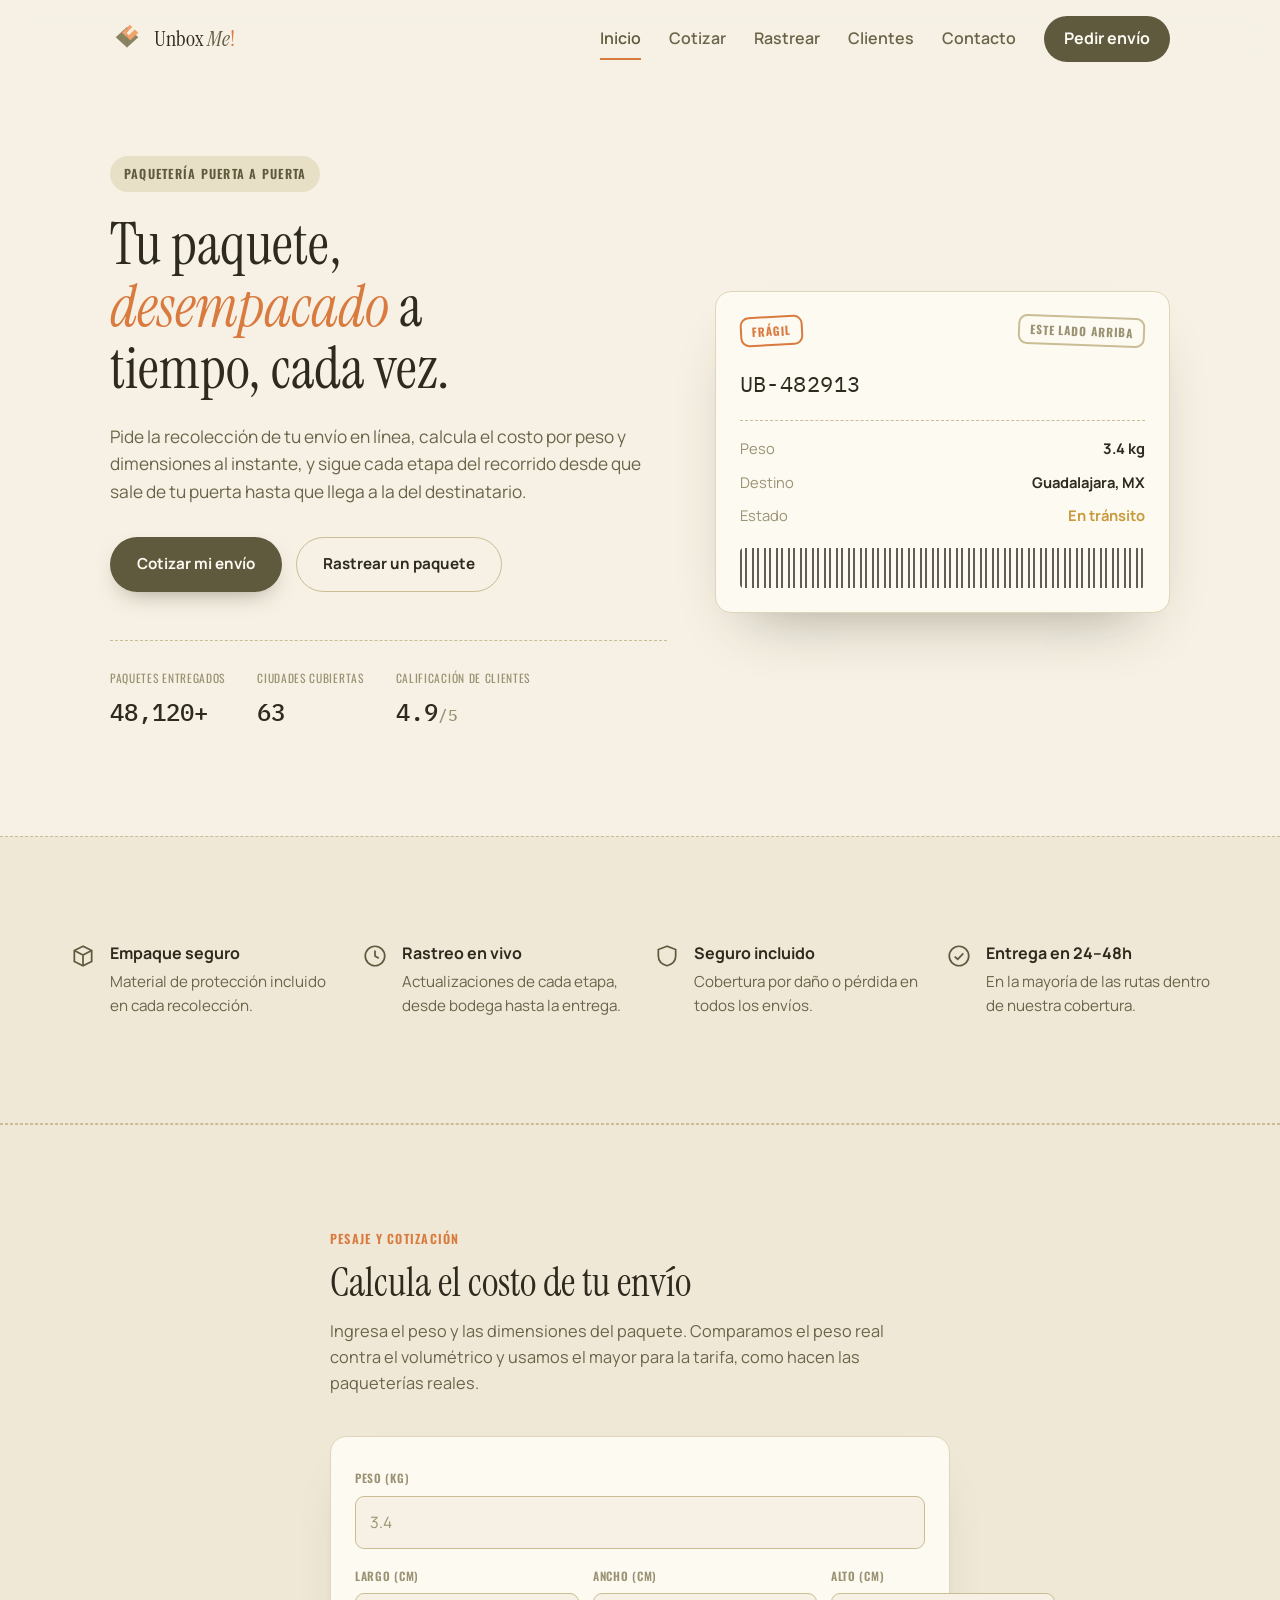
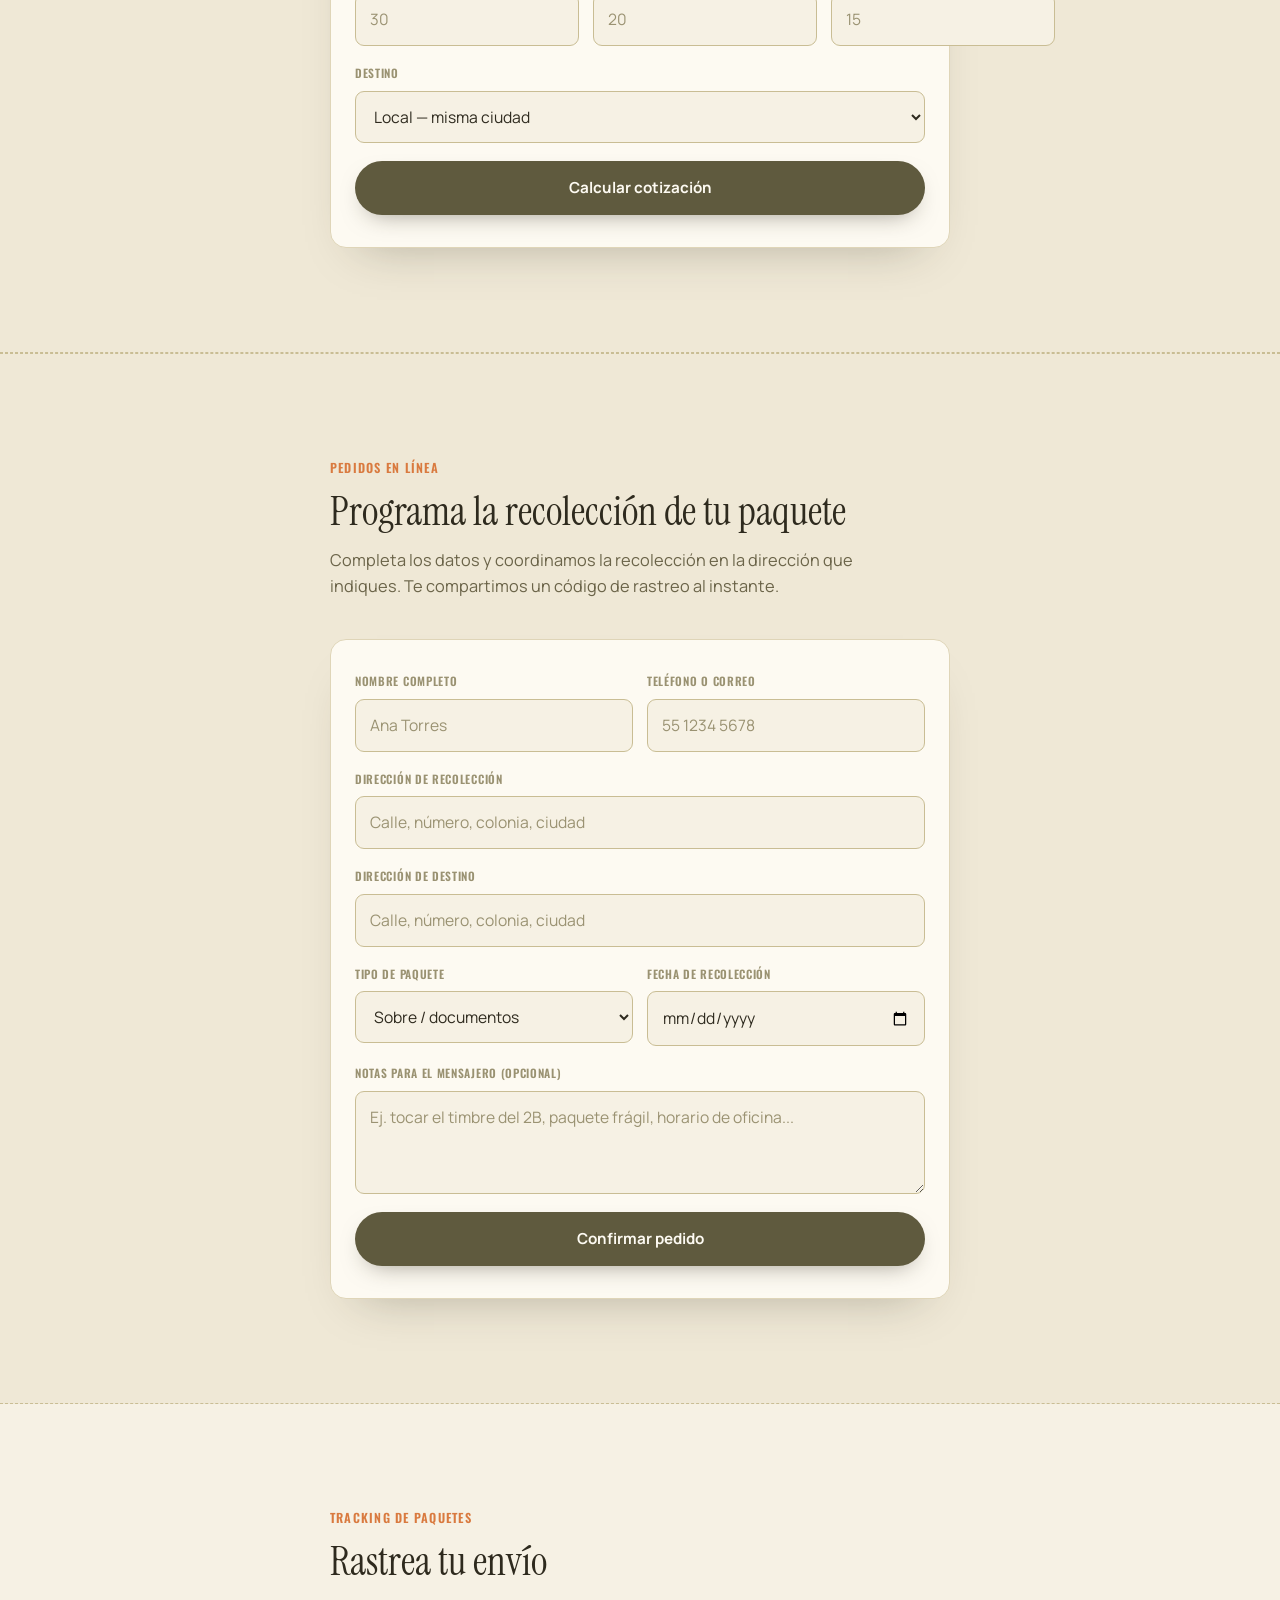
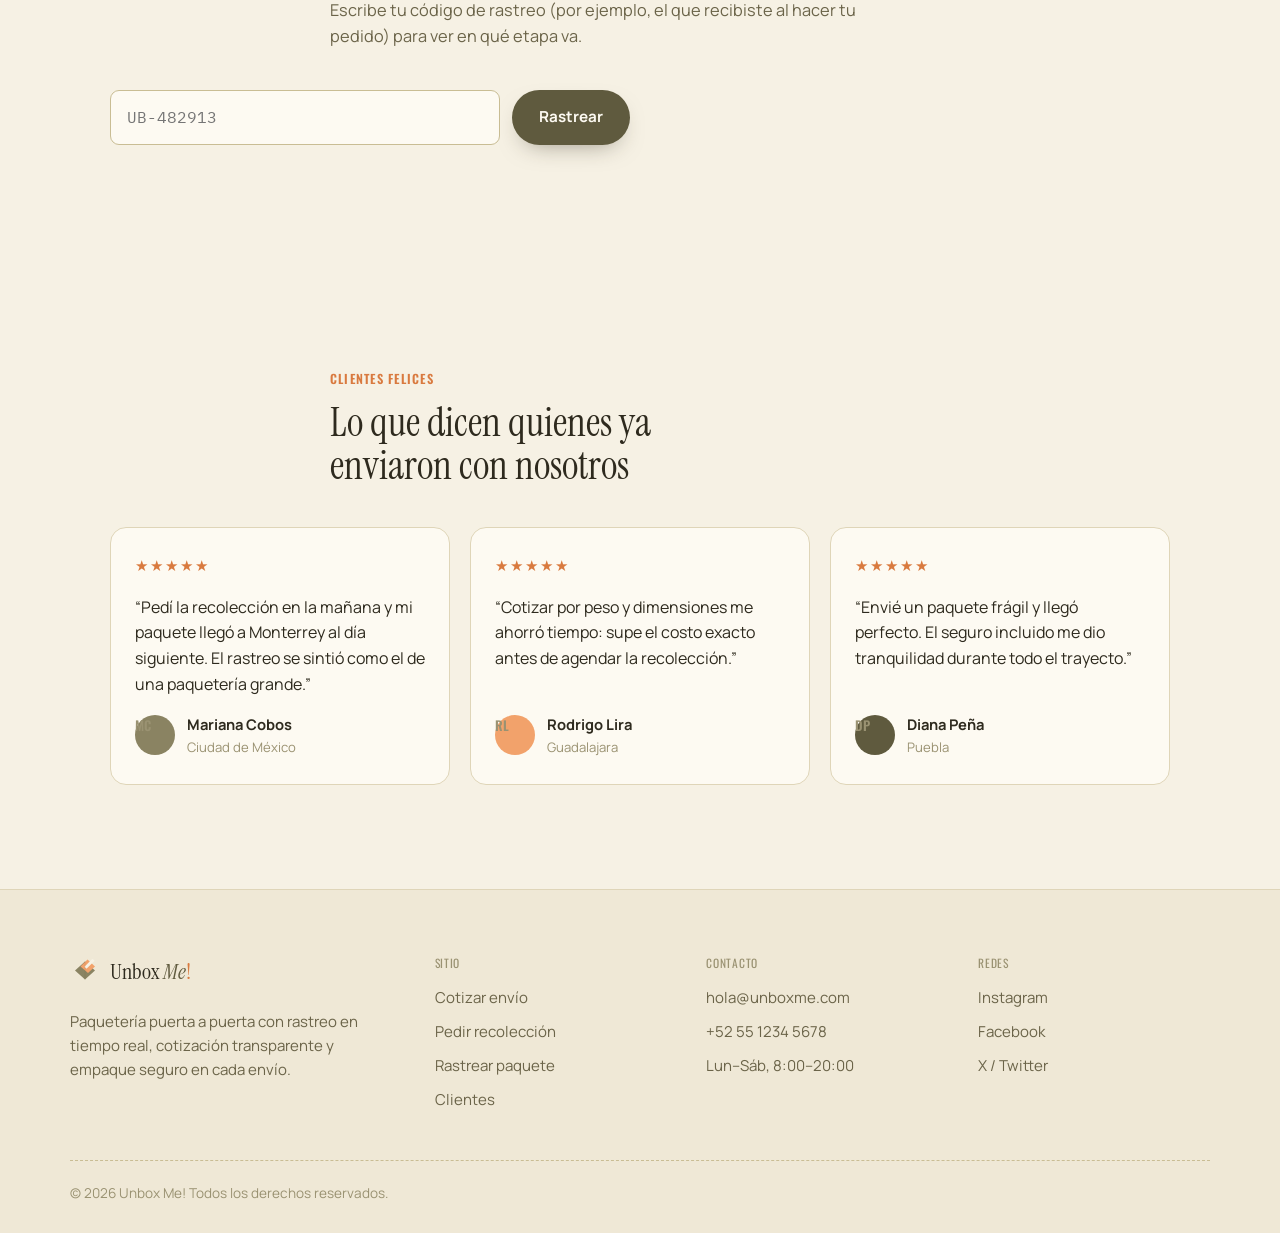
==== unbox-me/index.html @ bb14cdf2 "Add Unbox Me! shipping landing page New site in unbox-me/ for an online package courier service: ord" ====
<!DOCTYPE html>
<html lang="es">
<head>
  <meta charset="UTF-8">
  <meta name="viewport" content="width=device-width, initial-scale=1.0">
  <title>Unbox Me! — Envíos, rastreo y cotización de paquetes</title>
  <meta name="description" content="Pide el envío de tu paquete en línea, cotiza por peso y dimensiones, y rastrea tu pedido en tiempo real con Unbox Me!.">
  <link rel="icon" type="image/svg+xml" href="logo.svg">

  <!-- Tipografías: Instrument Serif (titulares elegantes) + Manrope (texto) +
       Oswald (etiquetas/estados tipo sello de envío) + IBM Plex Mono (códigos y cifras) -->
  <link rel="preconnect" href="https://fonts.googleapis.com">
  <link rel="preconnect" href="https://fonts.gstatic.com" crossorigin>
  <link href="https://fonts.googleapis.com/css2?family=IBM+Plex+Mono:wght@400;500;600&family=Instrument+Serif:ital@0;1&family=Manrope:wght@400;500;600;700;800&family=Oswald:wght@500;600;700&display=swap" rel="stylesheet">

  <link rel="stylesheet" href="style.css">
</head>
<body>

  <!-- ============ HEADER ============ -->
  <header class="site-header" id="siteHeader">
    <div class="header-inner">
      <a href="#inicio" class="logo" aria-label="Unbox Me! — ir al inicio">
        <img src="logo.svg" alt="" class="logo-icon" width="34" height="34">
        <span class="logo-word">Unbox <em>Me</em><span class="logo-bang">!</span></span>
      </a>

      <button class="nav-toggle" id="navToggle" aria-expanded="false" aria-controls="primaryNav" aria-label="Abrir menú de navegación">
        <span></span><span></span><span></span>
      </button>

      <nav class="primary-nav" id="primaryNav">
        <a href="#inicio" class="nav-link">Inicio</a>
        <a href="#cotizar" class="nav-link">Cotizar</a>
        <a href="#rastrear" class="nav-link">Rastrear</a>
        <a href="#clientes" class="nav-link">Clientes</a>
        <a href="#contacto" class="nav-link">Contacto</a>
        <a href="#pedir" class="nav-cta">Pedir envío</a>
      </nav>
    </div>
  </header>

  <main>
    <!-- ============ HERO ============ -->
    <section class="hero" id="inicio">
      <div class="hero-copy">
        <p class="eyebrow">Paquetería puerta a puerta</p>
        <h1 class="hero-title">Tu paquete, <em>desempacado</em> a tiempo, cada vez.</h1>
        <p class="hero-subtitle">
          Pide la recolección de tu envío en línea, calcula el costo por peso y
          dimensiones al instante, y sigue cada etapa del recorrido desde que
          sale de tu puerta hasta que llega a la del destinatario.
        </p>
        <div class="hero-actions">
          <a href="#cotizar" class="btn btn-primary">Cotizar mi envío</a>
          <a href="#rastrear" class="btn btn-ghost">Rastrear un paquete</a>
        </div>

        <dl class="hero-stats">
          <div class="stat">
            <dt>Paquetes entregados</dt>
            <dd>48,120+</dd>
          </div>
          <div class="stat">
            <dt>Ciudades cubiertas</dt>
            <dd>63</dd>
          </div>
          <div class="stat">
            <dt>Calificación de clientes</dt>
            <dd>4.9<span class="stat-of">/5</span></dd>
          </div>
        </dl>
      </div>

      <!-- Tarjeta decorativa tipo etiqueta de envío -->
      <div class="hero-panel" role="presentation">
        <div class="label-row">
          <span class="label-stamp">Frágil</span>
          <span class="label-stamp label-stamp--ghost">Este lado arriba</span>
        </div>
        <div class="label-code">UB-482913</div>
        <ul class="label-meta">
          <li><span>Peso</span><strong>3.4 kg</strong></li>
          <li><span>Destino</span><strong>Guadalajara, MX</strong></li>
          <li><span>Estado</span><strong class="label-status">En tránsito</strong></li>
        </ul>
        <div class="label-barcode" aria-hidden="true"></div>
      </div>
    </section>

    <!-- ============ TIRA DE SERVICIOS ============ -->
    <section class="perks" aria-label="Beneficios del servicio">
      <div class="perks-grid">
        <div class="perk">
          <svg class="perk-icon" viewBox="0 0 24 24" fill="none" stroke="currentColor" stroke-width="1.6"><path d="M12 3 4 7v10l8 4 8-4V7z"/><path d="M4 7l8 4 8-4M12 11v10"/></svg>
          <p><strong>Empaque seguro</strong>Material de protección incluido en cada recolección.</p>
        </div>
        <div class="perk">
          <svg class="perk-icon" viewBox="0 0 24 24" fill="none" stroke="currentColor" stroke-width="1.6"><circle cx="12" cy="12" r="9"/><path d="M12 7v5l3.5 2"/></svg>
          <p><strong>Rastreo en vivo</strong>Actualizaciones de cada etapa, desde bodega hasta la entrega.</p>
        </div>
        <div class="perk">
          <svg class="perk-icon" viewBox="0 0 24 24" fill="none" stroke="currentColor" stroke-width="1.6"><path d="M12 3 4 6v6c0 4.5 3.2 7.6 8 9 4.8-1.4 8-4.5 8-9V6z"/></svg>
          <p><strong>Seguro incluido</strong>Cobertura por daño o pérdida en todos los envíos.</p>
        </div>
        <div class="perk">
          <svg class="perk-icon" viewBox="0 0 24 24" fill="none" stroke="currentColor" stroke-width="1.6"><circle cx="12" cy="12" r="9"/><path d="M8 12.5 10.8 15 16 9.5"/></svg>
          <p><strong>Entrega en 24–48h</strong>En la mayoría de las rutas dentro de nuestra cobertura.</p>
        </div>
      </div>
    </section>

    <!-- ============ COTIZADOR ============ -->
    <section class="quote" id="cotizar">
      <div class="section-head">
        <p class="section-eyebrow">Pesaje y cotización</p>
        <h2 class="section-title">Calcula el costo de tu envío</h2>
        <p class="section-lead">Ingresa el peso y las dimensiones del paquete. Comparamos el peso real contra el volumétrico y usamos el mayor para la tarifa, como hacen las paqueterías reales.</p>
      </div>

      <div class="quote-card">
        <form class="quote-form" id="quoteForm" novalidate>
          <div class="field">
            <label for="qWeight">Peso (kg)</label>
            <input type="number" id="qWeight" name="qWeight" min="0.1" step="0.1" placeholder="3.4" required>
          </div>
          <div class="field-row">
            <div class="field">
              <label for="qLength">Largo (cm)</label>
              <input type="number" id="qLength" name="qLength" min="1" placeholder="30" required>
            </div>
            <div class="field">
              <label for="qWidth">Ancho (cm)</label>
              <input type="number" id="qWidth" name="qWidth" min="1" placeholder="20" required>
            </div>
            <div class="field">
              <label for="qHeight">Alto (cm)</label>
              <input type="number" id="qHeight" name="qHeight" min="1" placeholder="15" required>
            </div>
          </div>
          <div class="field">
            <label for="qZone">Destino</label>
            <select id="qZone" name="qZone" required>
              <option value="1.0">Local — misma ciudad</option>
              <option value="1.6">Nacional — otra ciudad</option>
              <option value="2.4">Internacional</option>
            </select>
          </div>
          <button type="submit" class="btn btn-primary btn-block">Calcular cotización</button>
        </form>

        <div class="quote-result" id="quoteResult" hidden>
          <p class="quote-result-label">Estimado de tu envío</p>
          <p class="quote-price" id="quotePrice">$0.00</p>
          <ul class="quote-breakdown" id="quoteBreakdown"></ul>
          <a href="#pedir" class="btn btn-ghost btn-block" id="quoteToOrder">Continuar con el pedido</a>
        </div>
      </div>
    </section>

    <!-- ============ PEDIDO EN LÍNEA ============ -->
    <section class="order" id="pedir">
      <div class="section-head">
        <p class="section-eyebrow">Pedidos en línea</p>
        <h2 class="section-title">Programa la recolección de tu paquete</h2>
        <p class="section-lead">Completa los datos y coordinamos la recolección en la dirección que indiques. Te compartimos un código de rastreo al instante.</p>
      </div>

      <div class="order-card">
        <form class="order-form" id="orderForm" novalidate>
          <div class="field-row">
            <div class="field">
              <label for="oName">Nombre completo</label>
              <input type="text" id="oName" name="oName" placeholder="Ana Torres" required>
            </div>
            <div class="field">
              <label for="oContact">Teléfono o correo</label>
              <input type="text" id="oContact" name="oContact" placeholder="55 1234 5678" required>
            </div>
          </div>
          <div class="field">
            <label for="oPickup">Dirección de recolección</label>
            <input type="text" id="oPickup" name="oPickup" placeholder="Calle, número, colonia, ciudad" required>
          </div>
          <div class="field">
            <label for="oDropoff">Dirección de destino</label>
            <input type="text" id="oDropoff" name="oDropoff" placeholder="Calle, número, colonia, ciudad" required>
          </div>
          <div class="field-row">
            <div class="field">
              <label for="oType">Tipo de paquete</label>
              <select id="oType" name="oType" required>
                <option>Sobre / documentos</option>
                <option>Caja pequeña</option>
                <option>Caja mediana</option>
                <option>Caja grande</option>
                <option>Frágil / especial</option>
              </select>
            </div>
            <div class="field">
              <label for="oDate">Fecha de recolección</label>
              <input type="date" id="oDate" name="oDate" required>
            </div>
          </div>
          <div class="field">
            <label for="oNotes">Notas para el mensajero (opcional)</label>
            <textarea id="oNotes" name="oNotes" rows="3" placeholder="Ej. tocar el timbre del 2B, paquete frágil, horario de oficina..."></textarea>
          </div>
          <button type="submit" class="btn btn-primary btn-block">Confirmar pedido</button>
        </form>

        <div class="order-success" id="orderSuccess" hidden>
          <svg class="success-icon" viewBox="0 0 24 24" fill="none" stroke="currentColor" stroke-width="1.6"><circle cx="12" cy="12" r="9"/><path d="M8 12.5 10.8 15 16 9.5"/></svg>
          <p class="success-title">¡Pedido confirmado, <span id="successName">amigo</span>!</p>
          <p class="success-text">Un mensajero pasará por tu paquete el día indicado. Guarda este código para seguir el envío:</p>
          <p class="success-code" id="successCode">UB-000000</p>
          <a href="#rastrear" class="btn btn-ghost btn-block" id="successToTrack">Rastrear este paquete</a>
        </div>
      </div>
    </section>

    <!-- ============ RASTREO ============ -->
    <section class="track" id="rastrear">
      <div class="section-head">
        <p class="section-eyebrow">Tracking de paquetes</p>
        <h2 class="section-title">Rastrea tu envío</h2>
        <p class="section-lead">Escribe tu código de rastreo (por ejemplo, el que recibiste al hacer tu pedido) para ver en qué etapa va.</p>
      </div>

      <form class="track-form" id="trackForm" novalidate>
        <input type="text" id="trackInput" name="trackInput" placeholder="UB-482913" autocomplete="off" required>
        <button type="submit" class="btn btn-primary">Rastrear</button>
      </form>

      <div class="track-result" id="trackResult" hidden>
        <div class="track-head">
          <span class="label-code" id="trackCode">UB-000000</span>
          <span class="label-status" id="trackStatusPill">En tránsito</span>
        </div>
        <ol class="timeline" id="timeline"></ol>
      </div>
    </section>

    <!-- ============ CLIENTES FELICES ============ -->
    <section class="testimonials" id="clientes">
      <div class="section-head">
        <p class="section-eyebrow">Clientes felices</p>
        <h2 class="section-title">Lo que dicen quienes ya enviaron con nosotros</h2>
      </div>

      <div class="testimonial-grid">
        <figure class="testimonial-card">
          <div class="stars" aria-label="5 de 5 estrellas">★★★★★</div>
          <blockquote>“Pedí la recolección en la mañana y mi paquete llegó a Monterrey al día siguiente. El rastreo se sintió como el de una paquetería grande.”</blockquote>
          <figcaption><span class="avatar" style="--avatar-bg:#8A8362">MC</span><div><strong>Mariana Cobos</strong><span>Ciudad de México</span></div></figcaption>
        </figure>
        <figure class="testimonial-card">
          <div class="stars" aria-label="5 de 5 estrellas">★★★★★</div>
          <blockquote>“Cotizar por peso y dimensiones me ahorró tiempo: supe el costo exacto antes de agendar la recolección.”</blockquote>
          <figcaption><span class="avatar" style="--avatar-bg:#F2A26B">RL</span><div><strong>Rodrigo Lira</strong><span>Guadalajara</span></div></figcaption>
        </figure>
        <figure class="testimonial-card">
          <div class="stars" aria-label="5 de 5 estrellas">★★★★★</div>
          <blockquote>“Envié un paquete frágil y llegó perfecto. El seguro incluido me dio tranquilidad durante todo el trayecto.”</blockquote>
          <figcaption><span class="avatar" style="--avatar-bg:#5F5A3E">DP</span><div><strong>Diana Peña</strong><span>Puebla</span></div></figcaption>
        </figure>
      </div>
    </section>
  </main>

  <!-- ============ FOOTER ============ -->
  <footer class="site-footer" id="contacto">
    <div class="footer-inner">
      <div class="footer-brand">
        <a href="#inicio" class="logo">
          <img src="logo.svg" alt="" class="logo-icon" width="30" height="30">
          <span class="logo-word">Unbox <em>Me</em><span class="logo-bang">!</span></span>
        </a>
        <p>Paquetería puerta a puerta con rastreo en tiempo real, cotización transparente y empaque seguro en cada envío.</p>
      </div>

      <div class="footer-col">
        <p class="footer-col-title">Sitio</p>
        <a href="#cotizar" class="footer-link">Cotizar envío</a>
        <a href="#pedir" class="footer-link">Pedir recolección</a>
        <a href="#rastrear" class="footer-link">Rastrear paquete</a>
        <a href="#clientes" class="footer-link">Clientes</a>
      </div>

      <div class="footer-col">
        <p class="footer-col-title">Contacto</p>
        <a href="mailto:hola@unboxme.com" class="footer-link">hola@unboxme.com</a>
        <a href="tel:+525512345678" class="footer-link">+52 55 1234 5678</a>
        <span class="footer-link footer-link--static">Lun–Sáb, 8:00–20:00</span>
      </div>

      <div class="footer-col">
        <p class="footer-col-title">Redes</p>
        <a href="#" class="footer-link">Instagram</a>
        <a href="#" class="footer-link">Facebook</a>
        <a href="#" class="footer-link">X / Twitter</a>
      </div>
    </div>

    <div class="footer-bottom">
      <p>© <span id="year"></span> Unbox Me! Todos los derechos reservados.</p>
    </div>
  </footer>

  <script src="script.js"></script>
</body>
</html>
---- unbox-me/style.css ----
/* ===================================================================
   Unbox Me! — Paquetería y envíos
   Sistema de diseño: papel kraft cálido, caqui como color principal,
   naranja pastel como acento. Tipografía: Instrument Serif (titulares
   elegantes) + Manrope (texto) + Oswald (sellos/etiquetas) + IBM Plex
   Mono (códigos y cifras).
   Mobile-first: base = móvil; media queries añaden tablet (768px) y
   escritorio (1080px).
   =================================================================== */

/* ---------- Tokens de diseño ---------- */
:root {
  --bg: #f6f1e4;
  --bg-band: #efe8d6;
  --surface: #fdfaf2;
  --surface-2: #f1ead8;
  --border: #dfd5b8;
  --border-strong: #c9bd94;

  --ink: #2e2a1e;
  --ink-muted: #6b6449;
  --ink-faint: #9a9272;

  --khaki: #8a8362;
  --khaki-deep: #5f5a3e;
  --khaki-soft: #e7e0c7;

  --orange: #f2a26b;
  --orange-deep: #d97a3f;
  --orange-soft: #fbe3cd;

  --status-transit: #c79a3c;
  --status-delivered: #74875a;
  --status-error: #b5563a;

  --font-display: "Instrument Serif", Georgia, serif;
  --font-body: "Manrope", -apple-system, BlinkMacSystemFont, "Segoe UI", sans-serif;
  --font-label: "Oswald", "Segoe UI", sans-serif;
  --font-mono: "IBM Plex Mono", "SFMono-Regular", Consolas, monospace;

  --radius: 16px;
  --radius-sm: 9px;
  --content-width: 1140px;
  --ease: cubic-bezier(0.16, 1, 0.3, 1);
}

/* ---------- Reset base ---------- */
* { box-sizing: border-box; }
html { scroll-behavior: smooth; -webkit-text-size-adjust: 100%; }
@media (prefers-reduced-motion: reduce) {
  html { scroll-behavior: auto; }
  *, *::before, *::after { animation-duration: 0.01ms !important; transition-duration: 0.01ms !important; }
}

body {
  margin: 0;
  background: var(--bg);
  color: var(--ink);
  font-family: var(--font-body);
  font-size: 16px;
  line-height: 1.6;
  -webkit-font-smoothing: antialiased;
}

h1, h2 { font-family: var(--font-display); font-weight: 400; line-height: 1.08; margin: 0; text-wrap: balance; }
h3 { font-family: var(--font-body); font-weight: 700; margin: 0; }
p { margin: 0; }
ul, ol { list-style: none; margin: 0; padding: 0; }
a { color: inherit; text-decoration: none; }
img { max-width: 100%; display: block; }
button { font: inherit; color: inherit; }
input, select, textarea { font: inherit; color: inherit; }

a:focus-visible, button:focus-visible, input:focus-visible, select:focus-visible, textarea:focus-visible {
  outline: 2px solid var(--orange-deep);
  outline-offset: 3px;
  border-radius: 4px;
}

section { padding: 76px 24px; }
.section-head { max-width: 620px; margin: 0 auto 40px; }
.section-eyebrow {
  font-family: var(--font-label);
  font-size: 0.78rem;
  font-weight: 600;
  letter-spacing: 0.1em;
  text-transform: uppercase;
  color: var(--orange-deep);
  margin-bottom: 12px;
}
.section-title { font-size: clamp(1.8rem, 4.2vw, 2.5rem); margin-bottom: 14px; }
.section-lead { color: var(--ink-muted); font-size: 1.02rem; max-width: 58ch; }

/* Franja perforada entre secciones, como el corte de una etiqueta */
.hero, .track, .testimonials { position: relative; }
.perks, .quote, .order { background: var(--bg-band); border-top: 1px dashed var(--border-strong); border-bottom: 1px dashed var(--border-strong); }

/* ---------- Botones ---------- */
.btn {
  display: inline-flex;
  align-items: center;
  justify-content: center;
  padding: 14px 26px;
  border-radius: 999px;
  font-weight: 700;
  font-size: 0.95rem;
  border: 1px solid transparent;
  cursor: pointer;
  transition: transform 0.25s var(--ease), box-shadow 0.25s var(--ease), background 0.25s var(--ease), border-color 0.25s var(--ease), color 0.25s var(--ease);
}
.btn-primary {
  background: var(--khaki-deep);
  color: var(--surface);
  box-shadow: 0 10px 24px -12px rgba(47, 42, 26, 0.5);
}
.btn-primary:hover { background: var(--orange-deep); transform: translateY(-2px); box-shadow: 0 14px 28px -12px rgba(217, 122, 63, 0.45); }
.btn-ghost { background: transparent; border-color: var(--border-strong); color: var(--ink); }
.btn-ghost:hover { border-color: var(--khaki-deep); color: var(--khaki-deep); transform: translateY(-2px); }
.btn-block { width: 100%; }

/* ===================== HEADER ===================== */
.site-header {
  position: fixed;
  top: 0; left: 0; right: 0;
  z-index: 100;
  background: rgba(246, 241, 228, 0.82);
  backdrop-filter: blur(14px);
  -webkit-backdrop-filter: blur(14px);
  border-bottom: 1px solid transparent;
  transition: border-color 0.3s var(--ease), background 0.3s var(--ease);
}
.site-header.is-scrolled { border-bottom-color: var(--border); background: rgba(246, 241, 228, 0.96); }
.header-inner { max-width: var(--content-width); margin: 0 auto; padding: 14px 24px; display: flex; align-items: center; justify-content: space-between; }

.logo { display: inline-flex; align-items: center; gap: 10px; }
.logo-icon { flex-shrink: 0; }
.logo-word { font-family: var(--font-display); font-size: 1.4rem; color: var(--ink); }
.logo-word em { font-style: italic; color: var(--khaki-deep); }
.logo-bang { color: var(--orange-deep); }

.nav-toggle {
  display: flex; flex-direction: column; justify-content: center; gap: 5px;
  width: 40px; height: 40px;
  background: transparent; border: 1px solid var(--border-strong); border-radius: var(--radius-sm);
  padding: 0; cursor: pointer;
}
.nav-toggle span { display: block; margin: 0 auto; width: 18px; height: 2px; background: var(--ink); border-radius: 2px; transition: transform 0.3s var(--ease), opacity 0.3s var(--ease); }
.nav-toggle[aria-expanded="true"] span:nth-child(1) { transform: translateY(7px) rotate(45deg); }
.nav-toggle[aria-expanded="true"] span:nth-child(2) { opacity: 0; }
.nav-toggle[aria-expanded="true"] span:nth-child(3) { transform: translateY(-7px) rotate(-45deg); }

.primary-nav {
  position: fixed; top: 65px; left: 0; right: 0;
  background: var(--surface);
  border-bottom: 1px solid var(--border);
  display: flex; flex-direction: column; padding: 8px 24px 20px; gap: 4px;
  transform: translateY(-8px); opacity: 0; visibility: hidden; pointer-events: none;
  transition: opacity 0.25s var(--ease), transform 0.25s var(--ease), visibility 0.25s;
}
.primary-nav.is-open { transform: translateY(0); opacity: 1; visibility: visible; pointer-events: auto; }
.nav-link { padding: 12px 4px; color: var(--ink-muted); font-weight: 600; border-bottom: 1px solid var(--border); transition: color 0.2s var(--ease); }
.nav-link:last-of-type { border-bottom: none; }
.nav-link:hover, .nav-link.is-active { color: var(--khaki-deep); }
.nav-cta { margin-top: 10px; text-align: center; padding: 12px; border-radius: 999px; background: var(--khaki-deep); color: var(--surface); font-weight: 700; transition: background 0.2s var(--ease); }
.nav-cta:hover { background: var(--orange-deep); }

/* ===================== HERO ===================== */
.hero { padding: 132px 24px 64px; max-width: var(--content-width); margin: 0 auto; display: grid; gap: 48px; }

.eyebrow {
  display: inline-block;
  font-family: var(--font-label);
  font-size: 0.78rem;
  font-weight: 600;
  letter-spacing: 0.1em;
  text-transform: uppercase;
  color: var(--khaki-deep);
  background: var(--khaki-soft);
  padding: 8px 14px;
  border-radius: 999px;
  margin-bottom: 22px;
}
.hero-title { font-size: clamp(2.2rem, 6.4vw, 3.6rem); max-width: 15ch; }
.hero-title em { font-style: italic; color: var(--orange-deep); }
.hero-subtitle { margin-top: 22px; font-size: 1.08rem; color: var(--ink-muted); max-width: 50ch; }
.hero-actions { display: flex; flex-wrap: wrap; gap: 14px; margin-top: 32px; }

.hero-stats { display: flex; flex-wrap: wrap; gap: 32px; margin-top: 48px; padding-top: 28px; border-top: 1px dashed var(--border-strong); }
.stat dt { font-family: var(--font-label); font-size: 0.72rem; text-transform: uppercase; letter-spacing: 0.06em; color: var(--ink-faint); margin-bottom: 6px; }
.stat dd { margin: 0; font-family: var(--font-mono); font-variant-numeric: tabular-nums; font-size: 1.5rem; font-weight: 500; color: var(--ink); }
.stat-of { font-size: 1rem; color: var(--ink-faint); }

/* Tarjeta decorativa: etiqueta de envío */
.hero-panel {
  background: var(--surface);
  border: 1px solid var(--border);
  border-radius: var(--radius);
  padding: 24px;
  box-shadow: 0 30px 60px -34px rgba(47, 42, 26, 0.45);
}
.label-row { display: flex; justify-content: space-between; align-items: center; margin-bottom: 20px; }
.label-stamp {
  font-family: var(--font-label);
  font-size: 0.72rem;
  font-weight: 700;
  text-transform: uppercase;
  letter-spacing: 0.08em;
  color: var(--orange-deep);
  border: 2px solid var(--orange-deep);
  border-radius: var(--radius-sm);
  padding: 4px 10px;
  transform: rotate(-3deg);
}
.label-stamp--ghost { color: var(--ink-faint); border-color: var(--border-strong); transform: rotate(2deg); }
.label-code { font-family: var(--font-mono); font-size: 1.4rem; letter-spacing: 0.02em; margin-bottom: 18px; }
.label-meta { display: flex; flex-direction: column; gap: 10px; padding-top: 16px; border-top: 1px dashed var(--border-strong); }
.label-meta li { display: flex; justify-content: space-between; font-size: 0.92rem; }
.label-meta span { color: var(--ink-faint); }
.label-status { color: var(--status-transit); }
.label-barcode {
  margin-top: 20px;
  height: 40px;
  border-radius: 4px;
  background: repeating-linear-gradient(90deg, var(--ink) 0 2px, transparent 2px 5px, var(--ink) 5px 7px, transparent 7px 12px);
  opacity: 0.75;
}

/* ===================== PERKS ===================== */
.perks-grid { max-width: var(--content-width); margin: 0 auto; display: grid; gap: 28px; grid-template-columns: 1fr; }
.perk { display: flex; align-items: flex-start; gap: 14px; }
.perk-icon { width: 26px; height: 26px; flex-shrink: 0; color: var(--khaki-deep); margin-top: 2px; }
.perk p { color: var(--ink-muted); font-size: 0.95rem; }
.perk strong { display: block; color: var(--ink); font-size: 1rem; margin-bottom: 4px; }

/* ===================== FORM CARDS (cotizador / pedido) ===================== */
.quote-card, .order-card {
  max-width: 620px;
  margin: 0 auto;
  background: var(--surface);
  border: 1px solid var(--border);
  border-radius: var(--radius);
  padding: 32px 24px;
  box-shadow: 0 24px 48px -30px rgba(47, 42, 26, 0.35);
}

.field { display: flex; flex-direction: column; gap: 8px; margin-bottom: 18px; }
.field-row { display: grid; gap: 14px; grid-template-columns: 1fr; margin-bottom: 0; }
.field-row .field { margin-bottom: 18px; }
.field label { font-family: var(--font-label); font-size: 0.72rem; font-weight: 600; text-transform: uppercase; letter-spacing: 0.06em; color: var(--ink-faint); }
.field input, .field select, .field textarea {
  padding: 13px 14px;
  border: 1px solid var(--border-strong);
  border-radius: var(--radius-sm);
  background: var(--bg);
  color: var(--ink);
  font-size: 0.98rem;
  transition: border-color 0.2s var(--ease), background 0.2s var(--ease);
}
.field input::placeholder, .field textarea::placeholder { color: var(--ink-faint); }
.field input:focus, .field select:focus, .field textarea:focus { border-color: var(--orange-deep); background: var(--surface); outline: none; }
.field textarea { resize: vertical; font-family: var(--font-body); }

.quote-result { margin-top: 24px; padding-top: 24px; border-top: 1px dashed var(--border-strong); }
.quote-result-label { font-family: var(--font-label); font-size: 0.75rem; text-transform: uppercase; letter-spacing: 0.06em; color: var(--ink-faint); margin-bottom: 8px; }
.quote-price { font-family: var(--font-mono); font-size: 2.4rem; font-variant-numeric: tabular-nums; color: var(--khaki-deep); margin-bottom: 16px; }
.quote-breakdown { display: flex; flex-direction: column; gap: 8px; margin-bottom: 22px; }
.quote-breakdown li { display: flex; justify-content: space-between; font-size: 0.9rem; color: var(--ink-muted); font-family: var(--font-mono); font-variant-numeric: tabular-nums; }
.quote-breakdown li span:first-child { font-family: var(--font-body); color: var(--ink-faint); }

.order-success { text-align: center; padding: 12px 0 4px; }
.success-icon { width: 52px; height: 52px; color: var(--status-delivered); margin: 0 auto 16px; }
.success-title { font-family: var(--font-display); font-size: 1.6rem; margin-bottom: 10px; }
.success-text { color: var(--ink-muted); margin-bottom: 18px; }
.success-code { font-family: var(--font-mono); font-size: 1.6rem; letter-spacing: 0.03em; background: var(--khaki-soft); color: var(--khaki-deep); padding: 10px 18px; border-radius: var(--radius-sm); display: inline-block; margin-bottom: 24px; }

/* ===================== TRACKING ===================== */
.track { max-width: var(--content-width); margin: 0 auto; }
.track-form { display: flex; flex-direction: column; gap: 12px; max-width: 520px; margin-bottom: 16px; }
.track-form input {
  padding: 14px 16px;
  border: 1px solid var(--border-strong);
  border-radius: var(--radius-sm);
  background: var(--surface);
  font-family: var(--font-mono);
  font-size: 1rem;
}
.track-form input:focus { border-color: var(--orange-deep); outline: none; }
.track-hint { font-size: 0.85rem; color: var(--ink-faint); margin-bottom: 40px; }

.track-result { max-width: 720px; background: var(--surface); border: 1px solid var(--border); border-radius: var(--radius); padding: 28px 24px; }
.track-head { display: flex; justify-content: space-between; align-items: center; flex-wrap: wrap; gap: 12px; margin-bottom: 28px; padding-bottom: 20px; border-bottom: 1px dashed var(--border-strong); }
.track-head .label-code { font-size: 1.2rem; margin: 0; }
.track-head .label-status {
  font-family: var(--font-label);
  font-size: 0.72rem;
  font-weight: 700;
  text-transform: uppercase;
  letter-spacing: 0.06em;
  background: var(--orange-soft);
  padding: 6px 12px;
  border-radius: 999px;
}

.timeline { display: flex; flex-direction: column; }
.timeline li { position: relative; padding: 0 0 28px 34px; }
.timeline li::before {
  content: "";
  position: absolute; left: 0; top: 2px;
  width: 14px; height: 14px; border-radius: 50%;
  background: var(--surface); border: 2px solid var(--border-strong);
}
.timeline li::after {
  content: "";
  position: absolute; left: 6px; top: 16px; bottom: 0;
  width: 1px; background: var(--border-strong);
}
.timeline li:last-child::after { display: none; }
.timeline li.is-done::before { background: var(--status-delivered); border-color: var(--status-delivered); }
.timeline li.is-current::before { background: var(--orange-deep); border-color: var(--orange-deep); box-shadow: 0 0 0 4px var(--orange-soft); }
.timeline-title { font-weight: 700; margin-bottom: 3px; }
.timeline-meta { font-family: var(--font-mono); font-size: 0.82rem; color: var(--ink-faint); }

/* ===================== TESTIMONIALS ===================== */
.testimonials { max-width: var(--content-width); margin: 0 auto; }
.testimonial-grid { display: grid; gap: 20px; grid-template-columns: 1fr; }
.testimonial-card {
  margin: 0;
  background: var(--surface);
  border: 1px solid var(--border);
  border-radius: var(--radius);
  padding: 26px 24px;
  display: flex; flex-direction: column; gap: 16px;
}
.stars { color: var(--orange-deep); letter-spacing: 2px; font-size: 0.95rem; }
.testimonial-card blockquote { margin: 0; font-size: 1rem; color: var(--ink); line-height: 1.6; }
.testimonial-card figcaption { display: flex; align-items: center; gap: 12px; margin-top: auto; }
.avatar {
  width: 40px; height: 40px; border-radius: 50%;
  display: flex; align-items: center; justify-content: center;
  background: var(--avatar-bg, var(--khaki));
  color: var(--surface);
  font-family: var(--font-label);
  font-weight: 600; font-size: 0.85rem;
  flex-shrink: 0;
}
.testimonial-card figcaption strong { display: block; font-size: 0.92rem; }
.testimonial-card figcaption span { display: block; font-size: 0.82rem; color: var(--ink-faint); }

/* ===================== FOOTER ===================== */
.site-footer { border-top: 1px solid var(--border); padding: 64px 24px 28px; background: var(--bg-band); }
.footer-inner { max-width: var(--content-width); margin: 0 auto; display: grid; gap: 40px; }
.footer-brand p { margin-top: 16px; color: var(--ink-muted); font-size: 0.94rem; max-width: 40ch; }
.footer-col { display: flex; flex-direction: column; gap: 10px; }
.footer-col-title { font-family: var(--font-label); font-size: 0.72rem; text-transform: uppercase; letter-spacing: 0.06em; color: var(--ink-faint); margin-bottom: 4px; }
.footer-link { color: var(--ink-muted); font-size: 0.94rem; transition: color 0.2s var(--ease); }
.footer-link:hover { color: var(--orange-deep); }
.footer-link--static { cursor: default; }
.footer-link--static:hover { color: var(--ink-muted); }

.footer-bottom { max-width: var(--content-width); margin: 48px auto 0; padding-top: 22px; border-top: 1px dashed var(--border-strong); color: var(--ink-faint); font-size: 0.85rem; }

/* ---------- Animación de aparición al hacer scroll ---------- */
.reveal { opacity: 0; transform: translateY(18px); transition: opacity 0.6s var(--ease), transform 0.6s var(--ease); }
.reveal.is-visible { opacity: 1; transform: translateY(0); }

/* ===================================================================
   Tablet: 768px+
   =================================================================== */
@media (min-width: 768px) {
  section { padding: 104px 40px; }

  .header-inner { padding: 16px 40px; }
  .nav-toggle { display: none; }
  .primary-nav {
    position: static; flex-direction: row; align-items: center;
    padding: 0; background: transparent; border: none; transform: none;
    opacity: 1; visibility: visible; pointer-events: auto; gap: 28px;
  }
  .nav-link { border-bottom: none; padding: 4px 0; position: relative; }
  .nav-link::after {
    content: ""; position: absolute; left: 0; right: 100%; bottom: -4px;
    height: 2px; background: var(--orange-deep); transition: right 0.25s var(--ease);
  }
  .nav-link:hover::after, .nav-link.is-active::after { right: 0; }
  .nav-cta { margin-top: 0; padding: 10px 20px; }

  .hero { grid-template-columns: 1.1fr 0.9fr; align-items: center; padding: 156px 40px 88px; }

  .perks-grid { grid-template-columns: repeat(4, 1fr); }
  .field-row { grid-template-columns: repeat(3, 1fr); }
  #orderForm .field-row { grid-template-columns: repeat(2, 1fr); }
  .track-form { flex-direction: row; }
  .track-form input { flex: 1; }
  .testimonial-grid { grid-template-columns: repeat(3, 1fr); }
  .footer-inner { grid-template-columns: 1.4fr 1fr 1fr 1fr; }
}

/* ===================================================================
   Escritorio: 1080px+
   =================================================================== */
@media (min-width: 1080px) {
  .hero-title { max-width: 14ch; }
}
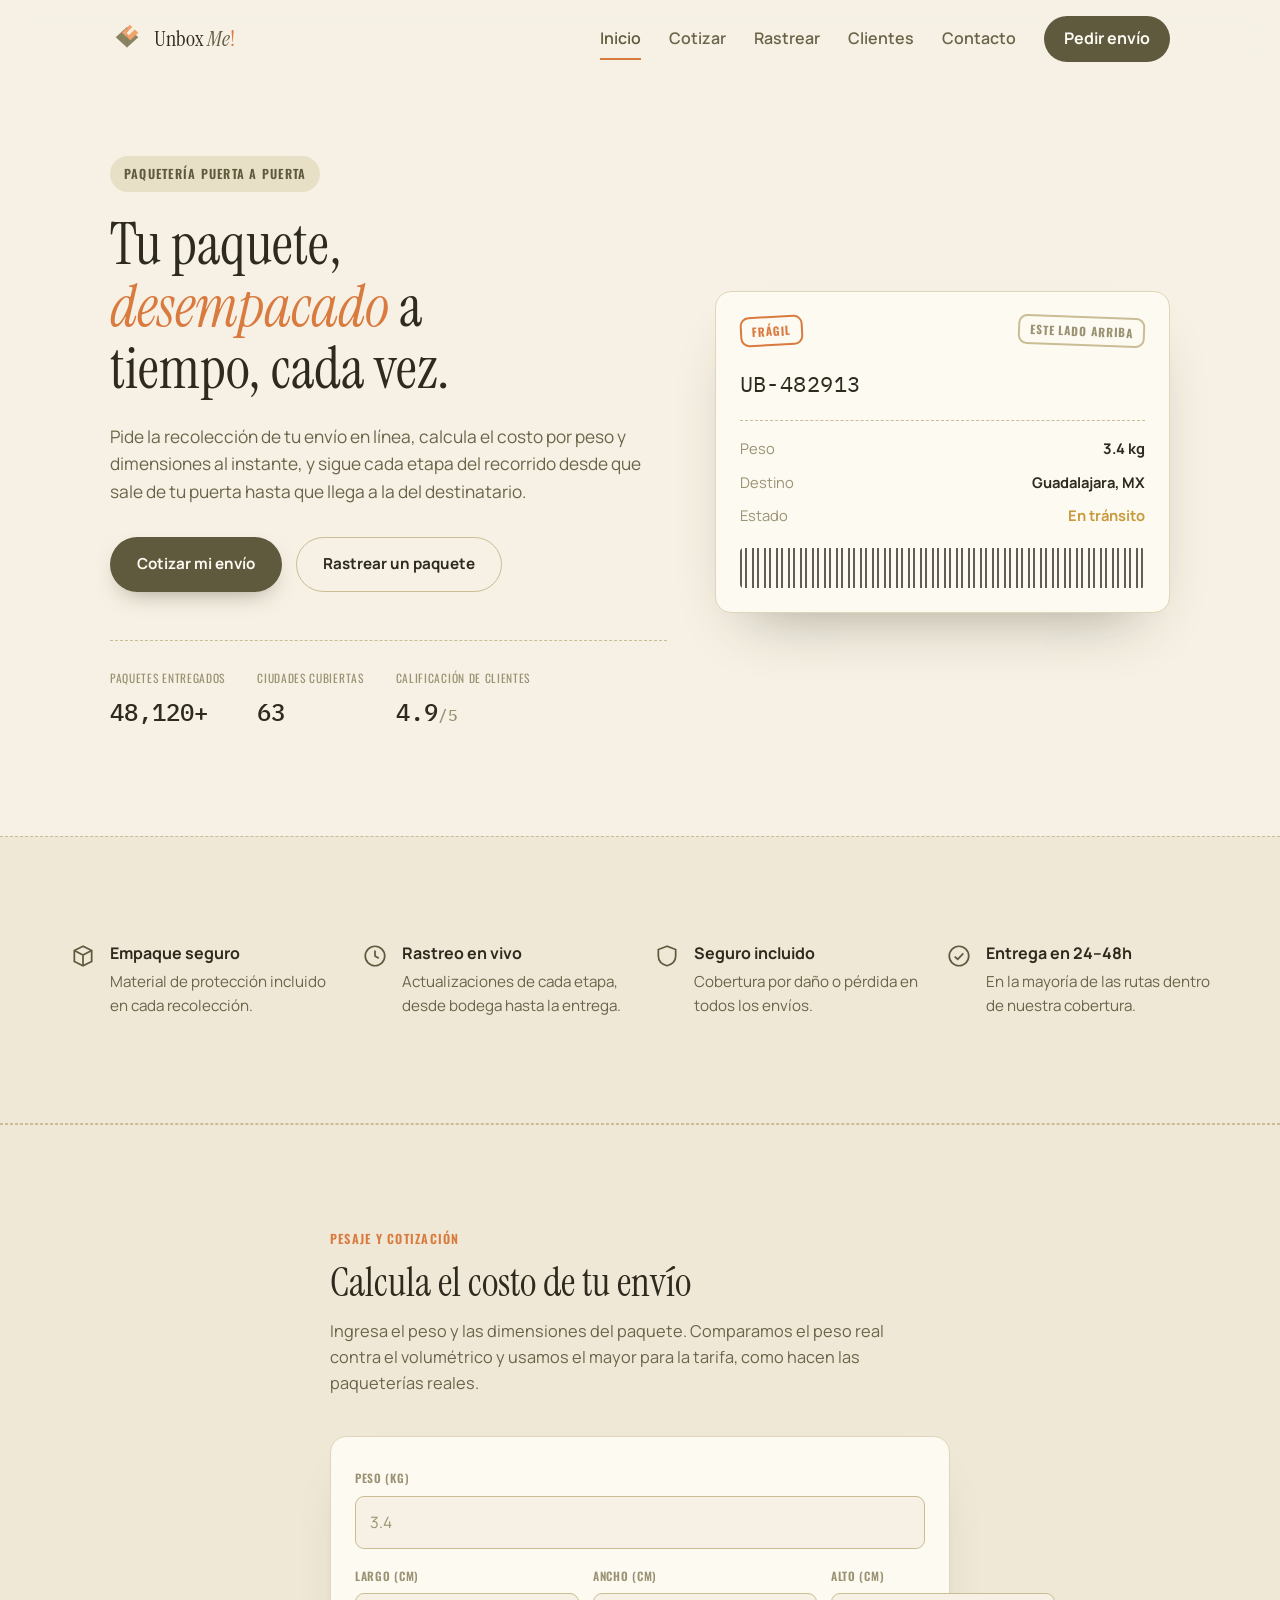
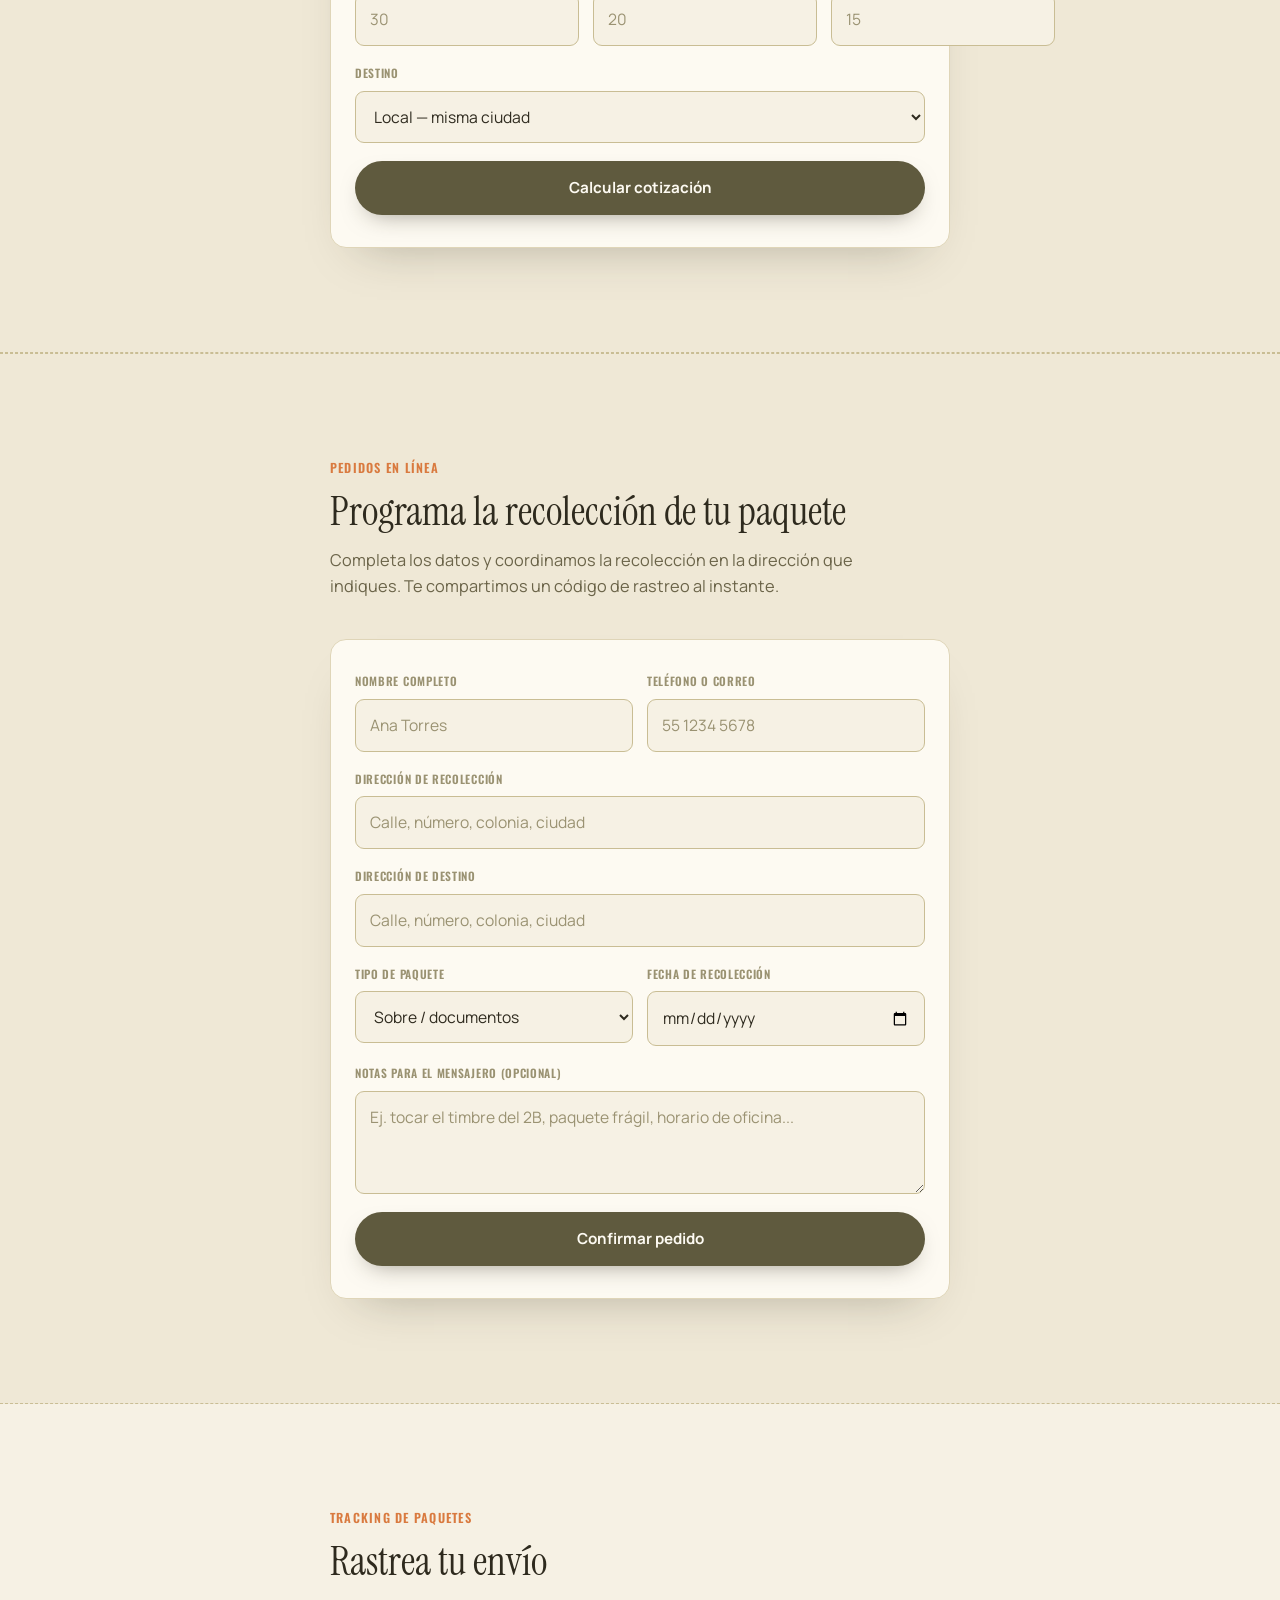
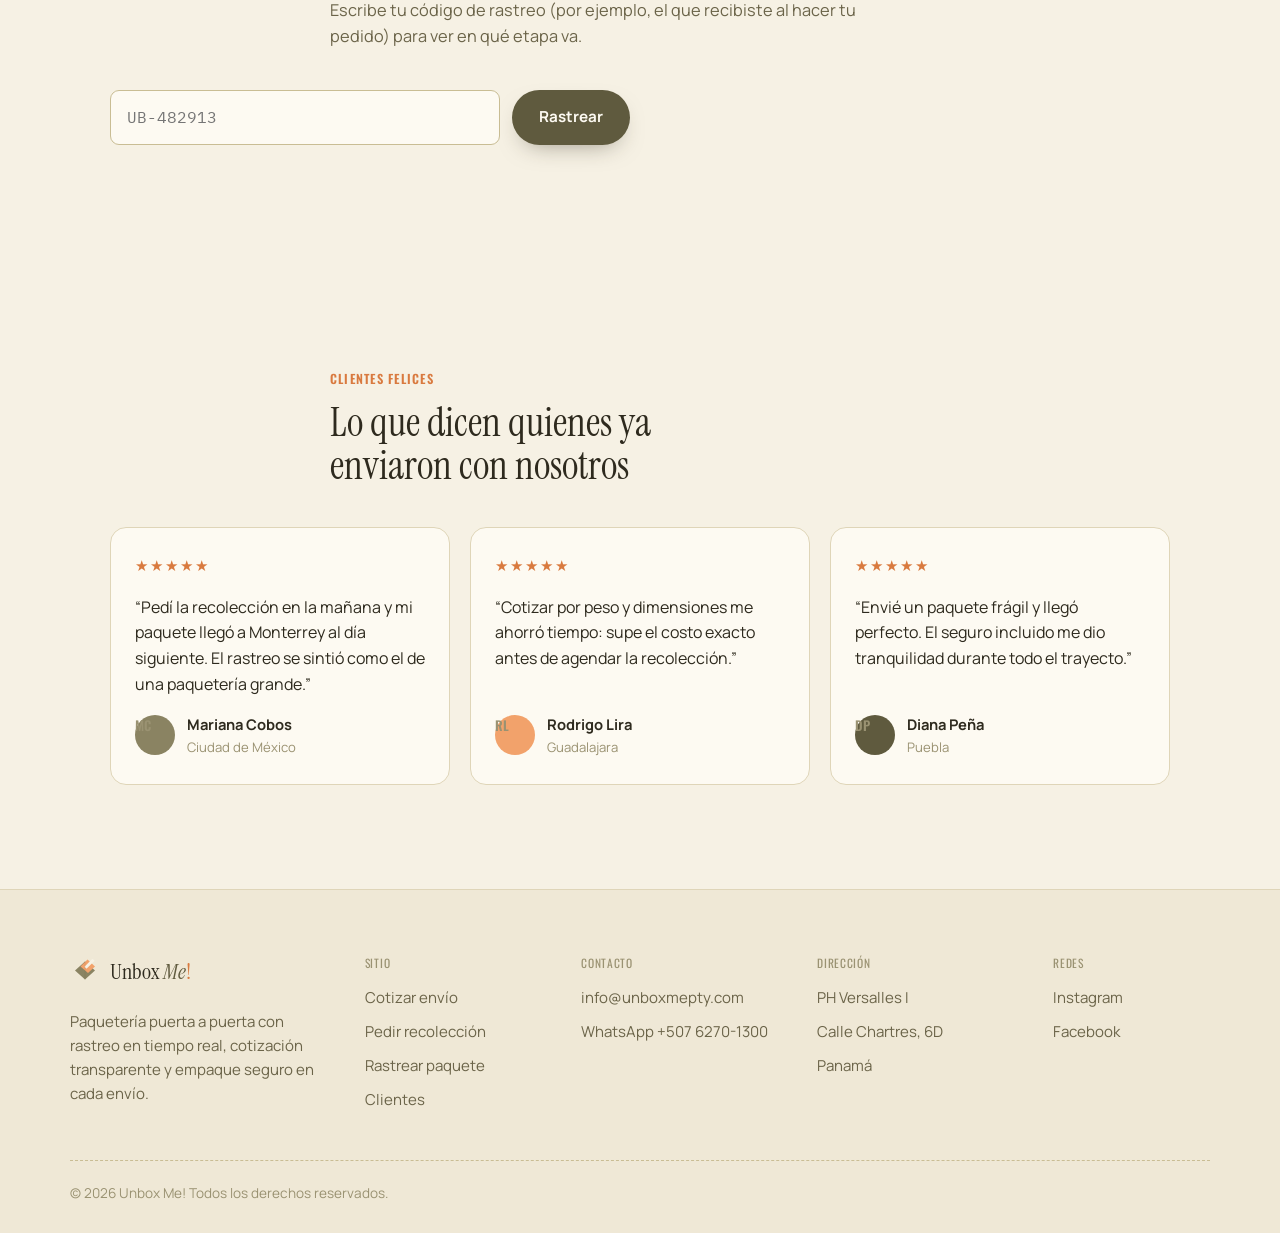
==== commit c8ab48eb: "Add real contact info, address, and social links to Unbox Me! footer Pulled from unboxmepty.com and " ====
--- a/unbox-me/index.html
+++ b/unbox-me/index.html
@@ -289,16 +289,21 @@
 
       <div class="footer-col">
         <p class="footer-col-title">Contacto</p>
-        <a href="mailto:hola@unboxme.com" class="footer-link">hola@unboxme.com</a>
-        <a href="tel:+525512345678" class="footer-link">+52 55 1234 5678</a>
-        <span class="footer-link footer-link--static">Lun–Sáb, 8:00–20:00</span>
+        <a href="mailto:info@unboxmepty.com" class="footer-link">info@unboxmepty.com</a>
+        <a href="https://wa.me/50762701300" class="footer-link" target="_blank" rel="noopener">WhatsApp +507 6270-1300</a>
+      </div>
+
+      <div class="footer-col">
+        <p class="footer-col-title">Dirección</p>
+        <span class="footer-link footer-link--static">PH Versalles I</span>
+        <span class="footer-link footer-link--static">Calle Chartres, 6D</span>
+        <span class="footer-link footer-link--static">Panamá</span>
       </div>
 
       <div class="footer-col">
         <p class="footer-col-title">Redes</p>
-        <a href="#" class="footer-link">Instagram</a>
-        <a href="#" class="footer-link">Facebook</a>
-        <a href="#" class="footer-link">X / Twitter</a>
+        <a href="https://www.instagram.com/unboxmepty" class="footer-link" target="_blank" rel="noopener">Instagram</a>
+        <a href="https://www.facebook.com/unboxmepty/" class="footer-link" target="_blank" rel="noopener">Facebook</a>
       </div>
     </div>
 
--- a/unbox-me/style.css
+++ b/unbox-me/style.css
@@ -392,7 +392,7 @@
   .track-form { flex-direction: row; }
   .track-form input { flex: 1; }
   .testimonial-grid { grid-template-columns: repeat(3, 1fr); }
-  .footer-inner { grid-template-columns: 1.4fr 1fr 1fr 1fr; }
+  .footer-inner { grid-template-columns: 1.3fr 0.9fr 1fr 1fr 0.8fr; }
 }
 
 /* ===================================================================
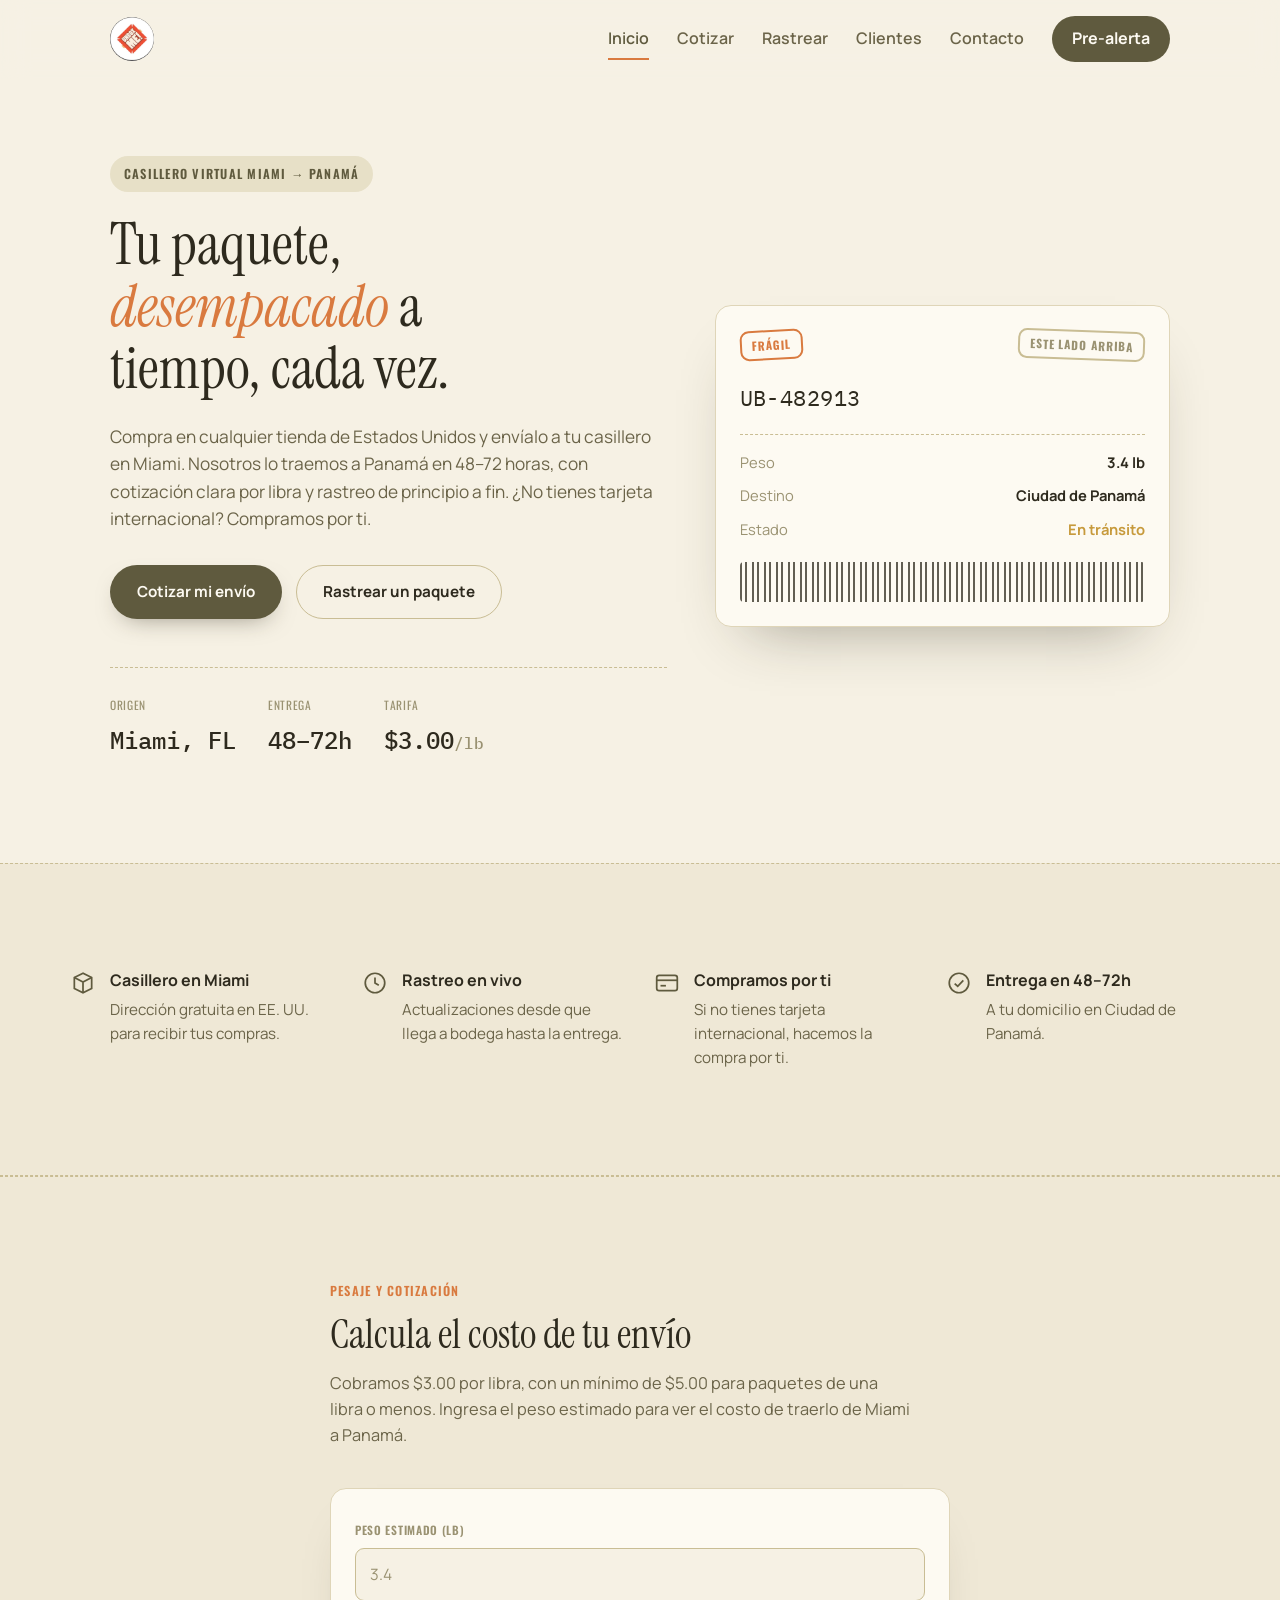
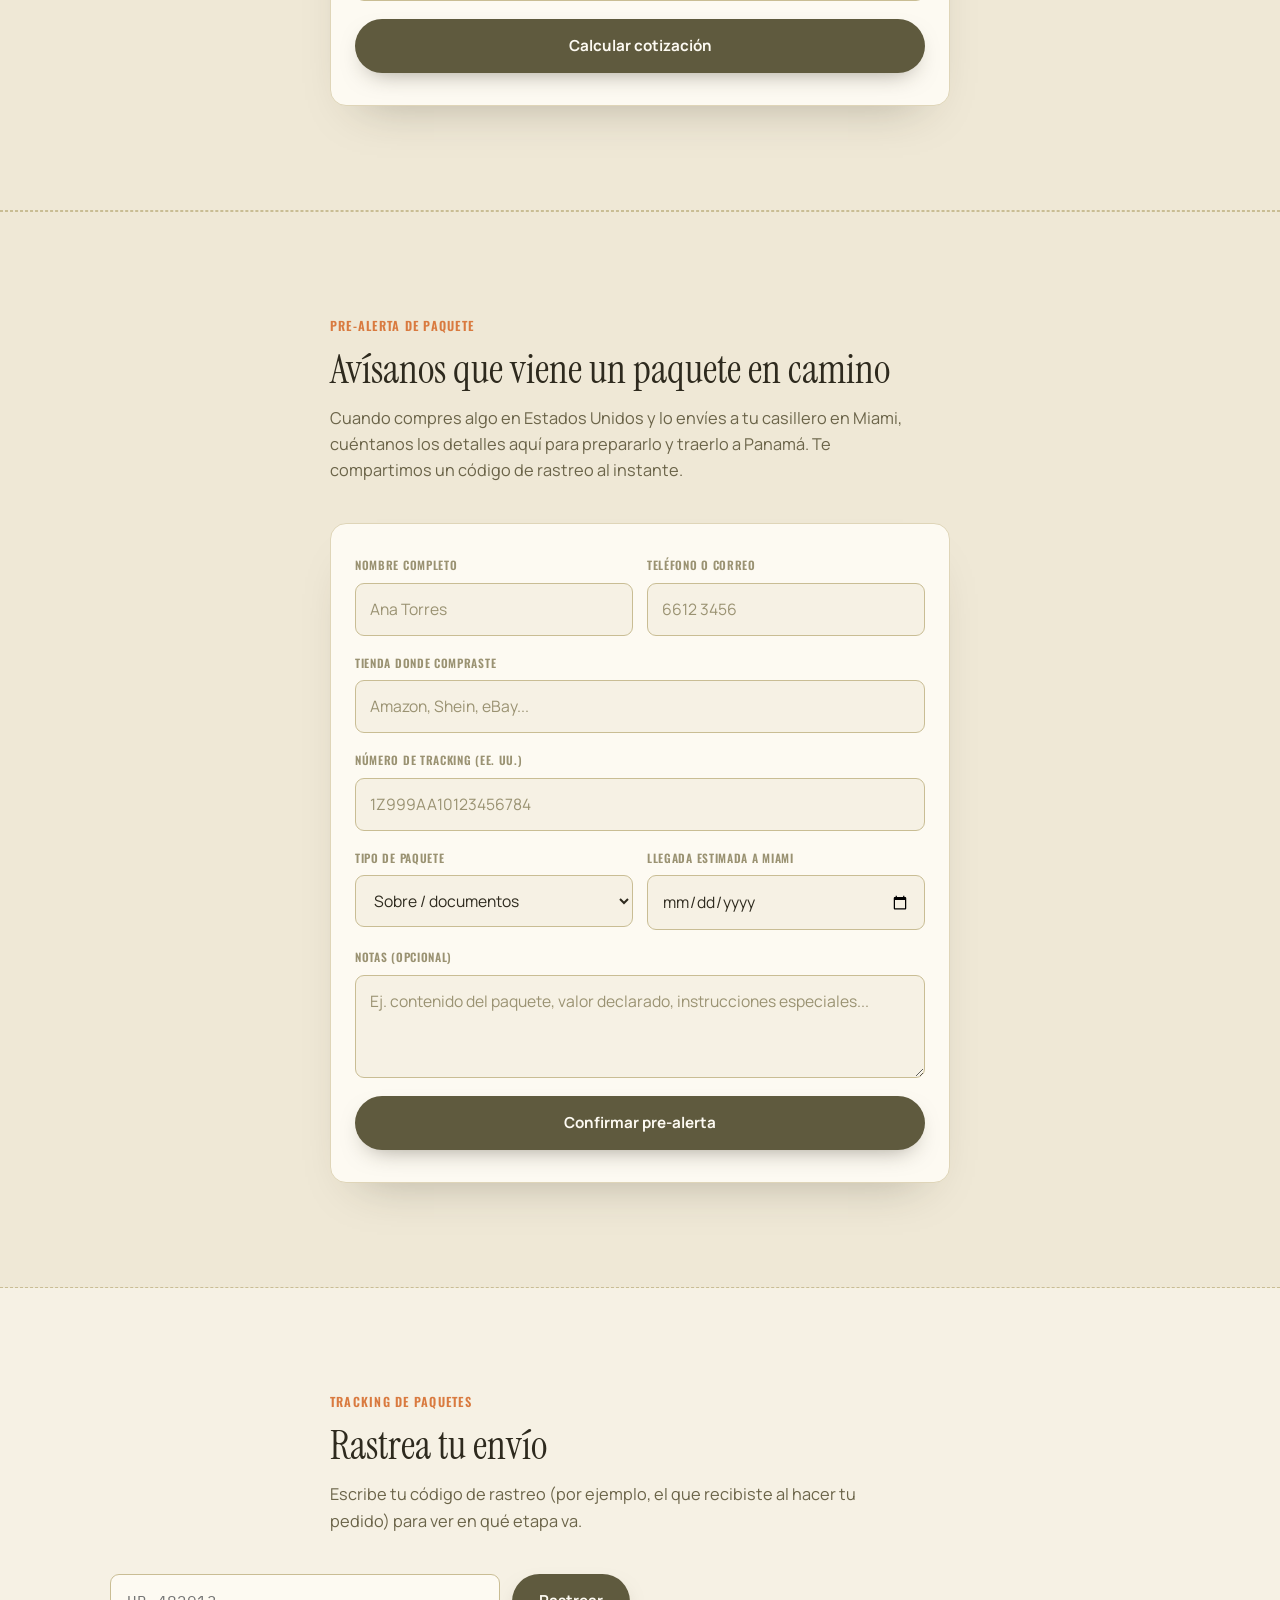
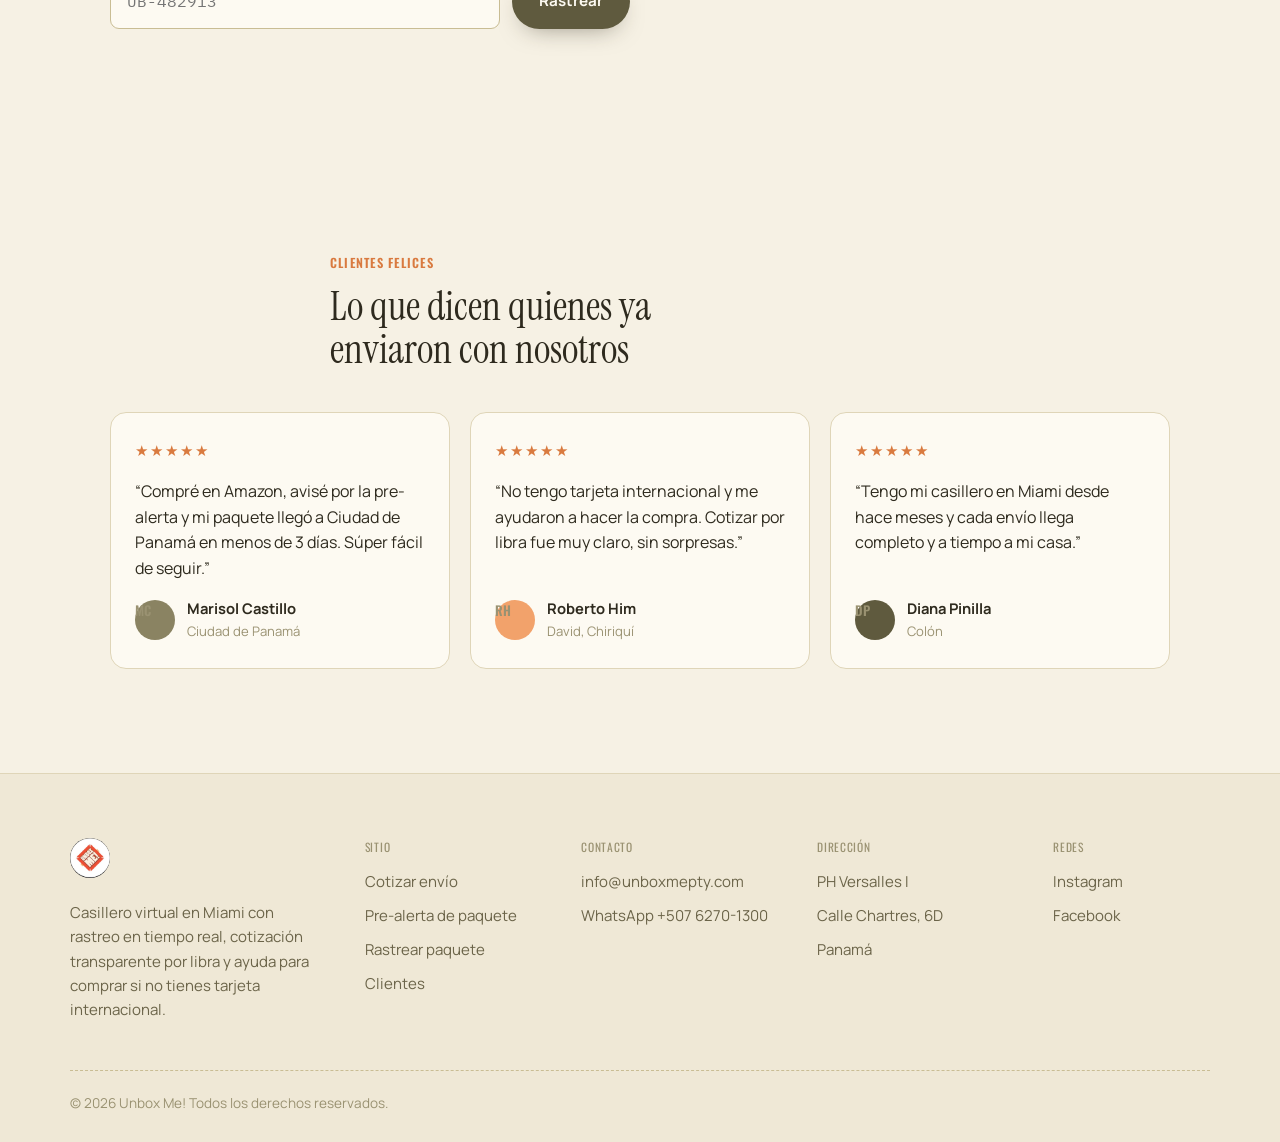
==== commit 821b1c29: "Use the real Unbox Me! logo and rewrite copy for the real business model Swap the redesigned SVG mar" ====
--- a/unbox-me/index.html
+++ b/unbox-me/index.html
@@ -3,9 +3,9 @@
 <head>
   <meta charset="UTF-8">
   <meta name="viewport" content="width=device-width, initial-scale=1.0">
-  <title>Unbox Me! — Envíos, rastreo y cotización de paquetes</title>
-  <meta name="description" content="Pide el envío de tu paquete en línea, cotiza por peso y dimensiones, y rastrea tu pedido en tiempo real con Unbox Me!.">
-  <link rel="icon" type="image/svg+xml" href="logo.svg">
+  <title>Unbox Me! — Casillero en Miami para traer tus compras a Panamá</title>
+  <meta name="description" content="Compra en Estados Unidos, envíalo a tu casillero en Miami y recíbelo en Panamá en 48–72 horas. Cotiza por libra y rastrea tu paquete con Unbox Me!.">
+  <link rel="icon" type="image/png" href="favicon.png">
 
   <!-- Tipografías: Instrument Serif (titulares elegantes) + Manrope (texto) +
        Oswald (etiquetas/estados tipo sello de envío) + IBM Plex Mono (códigos y cifras) -->
@@ -21,8 +21,7 @@
   <header class="site-header" id="siteHeader">
     <div class="header-inner">
       <a href="#inicio" class="logo" aria-label="Unbox Me! — ir al inicio">
-        <img src="logo.svg" alt="" class="logo-icon" width="34" height="34">
-        <span class="logo-word">Unbox <em>Me</em><span class="logo-bang">!</span></span>
+        <img src="logo-small.png" alt="Unbox Me!" class="logo-icon" width="44" height="44">
       </a>
 
       <button class="nav-toggle" id="navToggle" aria-expanded="false" aria-controls="primaryNav" aria-label="Abrir menú de navegación">
@@ -35,7 +34,7 @@
         <a href="#rastrear" class="nav-link">Rastrear</a>
         <a href="#clientes" class="nav-link">Clientes</a>
         <a href="#contacto" class="nav-link">Contacto</a>
-        <a href="#pedir" class="nav-cta">Pedir envío</a>
+        <a href="#pedir" class="nav-cta">Pre-alerta</a>
       </nav>
     </div>
   </header>
@@ -44,12 +43,13 @@
     <!-- ============ HERO ============ -->
     <section class="hero" id="inicio">
       <div class="hero-copy">
-        <p class="eyebrow">Paquetería puerta a puerta</p>
+        <p class="eyebrow">Casillero virtual Miami → Panamá</p>
         <h1 class="hero-title">Tu paquete, <em>desempacado</em> a tiempo, cada vez.</h1>
         <p class="hero-subtitle">
-          Pide la recolección de tu envío en línea, calcula el costo por peso y
-          dimensiones al instante, y sigue cada etapa del recorrido desde que
-          sale de tu puerta hasta que llega a la del destinatario.
+          Compra en cualquier tienda de Estados Unidos y envíalo a tu casillero
+          en Miami. Nosotros lo traemos a Panamá en 48–72 horas, con cotización
+          clara por libra y rastreo de principio a fin. ¿No tienes tarjeta
+          internacional? Compramos por ti.
         </p>
         <div class="hero-actions">
           <a href="#cotizar" class="btn btn-primary">Cotizar mi envío</a>
@@ -58,16 +58,16 @@
 
         <dl class="hero-stats">
           <div class="stat">
-            <dt>Paquetes entregados</dt>
-            <dd>48,120+</dd>
+            <dt>Origen</dt>
+            <dd>Miami, FL</dd>
           </div>
           <div class="stat">
-            <dt>Ciudades cubiertas</dt>
-            <dd>63</dd>
+            <dt>Entrega</dt>
+            <dd>48–72h</dd>
           </div>
           <div class="stat">
-            <dt>Calificación de clientes</dt>
-            <dd>4.9<span class="stat-of">/5</span></dd>
+            <dt>Tarifa</dt>
+            <dd>$3.00<span class="stat-of">/lb</span></dd>
           </div>
         </dl>
       </div>
@@ -80,8 +80,8 @@
         </div>
         <div class="label-code">UB-482913</div>
         <ul class="label-meta">
-          <li><span>Peso</span><strong>3.4 kg</strong></li>
-          <li><span>Destino</span><strong>Guadalajara, MX</strong></li>
+          <li><span>Peso</span><strong>3.4 lb</strong></li>
+          <li><span>Destino</span><strong>Ciudad de Panamá</strong></li>
           <li><span>Estado</span><strong class="label-status">En tránsito</strong></li>
         </ul>
         <div class="label-barcode" aria-hidden="true"></div>
@@ -93,19 +93,19 @@
       <div class="perks-grid">
         <div class="perk">
           <svg class="perk-icon" viewBox="0 0 24 24" fill="none" stroke="currentColor" stroke-width="1.6"><path d="M12 3 4 7v10l8 4 8-4V7z"/><path d="M4 7l8 4 8-4M12 11v10"/></svg>
-          <p><strong>Empaque seguro</strong>Material de protección incluido en cada recolección.</p>
+          <p><strong>Casillero en Miami</strong>Dirección gratuita en EE. UU. para recibir tus compras.</p>
         </div>
         <div class="perk">
           <svg class="perk-icon" viewBox="0 0 24 24" fill="none" stroke="currentColor" stroke-width="1.6"><circle cx="12" cy="12" r="9"/><path d="M12 7v5l3.5 2"/></svg>
-          <p><strong>Rastreo en vivo</strong>Actualizaciones de cada etapa, desde bodega hasta la entrega.</p>
-        </div>
-        <div class="perk">
-          <svg class="perk-icon" viewBox="0 0 24 24" fill="none" stroke="currentColor" stroke-width="1.6"><path d="M12 3 4 6v6c0 4.5 3.2 7.6 8 9 4.8-1.4 8-4.5 8-9V6z"/></svg>
-          <p><strong>Seguro incluido</strong>Cobertura por daño o pérdida en todos los envíos.</p>
+          <p><strong>Rastreo en vivo</strong>Actualizaciones desde que llega a bodega hasta la entrega.</p>
+        </div>
+        <div class="perk">
+          <svg class="perk-icon" viewBox="0 0 24 24" fill="none" stroke="currentColor" stroke-width="1.6"><rect x="2.5" y="5" width="19" height="14" rx="2.2"/><path d="M2.5 9.5h19"/><path d="M6 14.5h5"/></svg>
+          <p><strong>Compramos por ti</strong>Si no tienes tarjeta internacional, hacemos la compra por ti.</p>
         </div>
         <div class="perk">
           <svg class="perk-icon" viewBox="0 0 24 24" fill="none" stroke="currentColor" stroke-width="1.6"><circle cx="12" cy="12" r="9"/><path d="M8 12.5 10.8 15 16 9.5"/></svg>
-          <p><strong>Entrega en 24–48h</strong>En la mayoría de las rutas dentro de nuestra cobertura.</p>
+          <p><strong>Entrega en 48–72h</strong>A tu domicilio en Ciudad de Panamá.</p>
         </div>
       </div>
     </section>
@@ -115,36 +115,14 @@
       <div class="section-head">
         <p class="section-eyebrow">Pesaje y cotización</p>
         <h2 class="section-title">Calcula el costo de tu envío</h2>
-        <p class="section-lead">Ingresa el peso y las dimensiones del paquete. Comparamos el peso real contra el volumétrico y usamos el mayor para la tarifa, como hacen las paqueterías reales.</p>
+        <p class="section-lead">Cobramos $3.00 por libra, con un mínimo de $5.00 para paquetes de una libra o menos. Ingresa el peso estimado para ver el costo de traerlo de Miami a Panamá.</p>
       </div>
 
       <div class="quote-card">
         <form class="quote-form" id="quoteForm" novalidate>
           <div class="field">
-            <label for="qWeight">Peso (kg)</label>
+            <label for="qWeight">Peso estimado (lb)</label>
             <input type="number" id="qWeight" name="qWeight" min="0.1" step="0.1" placeholder="3.4" required>
-          </div>
-          <div class="field-row">
-            <div class="field">
-              <label for="qLength">Largo (cm)</label>
-              <input type="number" id="qLength" name="qLength" min="1" placeholder="30" required>
-            </div>
-            <div class="field">
-              <label for="qWidth">Ancho (cm)</label>
-              <input type="number" id="qWidth" name="qWidth" min="1" placeholder="20" required>
-            </div>
-            <div class="field">
-              <label for="qHeight">Alto (cm)</label>
-              <input type="number" id="qHeight" name="qHeight" min="1" placeholder="15" required>
-            </div>
-          </div>
-          <div class="field">
-            <label for="qZone">Destino</label>
-            <select id="qZone" name="qZone" required>
-              <option value="1.0">Local — misma ciudad</option>
-              <option value="1.6">Nacional — otra ciudad</option>
-              <option value="2.4">Internacional</option>
-            </select>
           </div>
           <button type="submit" class="btn btn-primary btn-block">Calcular cotización</button>
         </form>
@@ -161,9 +139,9 @@
     <!-- ============ PEDIDO EN LÍNEA ============ -->
     <section class="order" id="pedir">
       <div class="section-head">
-        <p class="section-eyebrow">Pedidos en línea</p>
-        <h2 class="section-title">Programa la recolección de tu paquete</h2>
-        <p class="section-lead">Completa los datos y coordinamos la recolección en la dirección que indiques. Te compartimos un código de rastreo al instante.</p>
+        <p class="section-eyebrow">Pre-alerta de paquete</p>
+        <h2 class="section-title">Avísanos que viene un paquete en camino</h2>
+        <p class="section-lead">Cuando compres algo en Estados Unidos y lo envíes a tu casillero en Miami, cuéntanos los detalles aquí para prepararlo y traerlo a Panamá. Te compartimos un código de rastreo al instante.</p>
       </div>
 
       <div class="order-card">
@@ -175,16 +153,16 @@
             </div>
             <div class="field">
               <label for="oContact">Teléfono o correo</label>
-              <input type="text" id="oContact" name="oContact" placeholder="55 1234 5678" required>
-            </div>
-          </div>
-          <div class="field">
-            <label for="oPickup">Dirección de recolección</label>
-            <input type="text" id="oPickup" name="oPickup" placeholder="Calle, número, colonia, ciudad" required>
-          </div>
-          <div class="field">
-            <label for="oDropoff">Dirección de destino</label>
-            <input type="text" id="oDropoff" name="oDropoff" placeholder="Calle, número, colonia, ciudad" required>
+              <input type="text" id="oContact" name="oContact" placeholder="6612 3456" required>
+            </div>
+          </div>
+          <div class="field">
+            <label for="oPickup">Tienda donde compraste</label>
+            <input type="text" id="oPickup" name="oPickup" placeholder="Amazon, Shein, eBay..." required>
+          </div>
+          <div class="field">
+            <label for="oDropoff">Número de tracking (EE. UU.)</label>
+            <input type="text" id="oDropoff" name="oDropoff" placeholder="1Z999AA10123456784" required>
           </div>
           <div class="field-row">
             <div class="field">
@@ -198,21 +176,21 @@
               </select>
             </div>
             <div class="field">
-              <label for="oDate">Fecha de recolección</label>
+              <label for="oDate">Llegada estimada a Miami</label>
               <input type="date" id="oDate" name="oDate" required>
             </div>
           </div>
           <div class="field">
-            <label for="oNotes">Notas para el mensajero (opcional)</label>
-            <textarea id="oNotes" name="oNotes" rows="3" placeholder="Ej. tocar el timbre del 2B, paquete frágil, horario de oficina..."></textarea>
-          </div>
-          <button type="submit" class="btn btn-primary btn-block">Confirmar pedido</button>
+            <label for="oNotes">Notas (opcional)</label>
+            <textarea id="oNotes" name="oNotes" rows="3" placeholder="Ej. contenido del paquete, valor declarado, instrucciones especiales..."></textarea>
+          </div>
+          <button type="submit" class="btn btn-primary btn-block">Confirmar pre-alerta</button>
         </form>
 
         <div class="order-success" id="orderSuccess" hidden>
           <svg class="success-icon" viewBox="0 0 24 24" fill="none" stroke="currentColor" stroke-width="1.6"><circle cx="12" cy="12" r="9"/><path d="M8 12.5 10.8 15 16 9.5"/></svg>
-          <p class="success-title">¡Pedido confirmado, <span id="successName">amigo</span>!</p>
-          <p class="success-text">Un mensajero pasará por tu paquete el día indicado. Guarda este código para seguir el envío:</p>
+          <p class="success-title">¡Pre-alerta registrada, <span id="successName">amigo</span>!</p>
+          <p class="success-text">En cuanto tu paquete llegue a nuestra bodega en Miami, lo preparamos para traerlo a Panamá. Guarda este código para seguirlo:</p>
           <p class="success-code" id="successCode">UB-000000</p>
           <a href="#rastrear" class="btn btn-ghost btn-block" id="successToTrack">Rastrear este paquete</a>
         </div>
@@ -242,6 +220,7 @@
     </section>
 
     <!-- ============ CLIENTES FELICES ============ -->
+    <!-- Testimonios de ejemplo — reemplazar por reseñas reales de clientes antes de publicar. -->
     <section class="testimonials" id="clientes">
       <div class="section-head">
         <p class="section-eyebrow">Clientes felices</p>
@@ -251,18 +230,18 @@
       <div class="testimonial-grid">
         <figure class="testimonial-card">
           <div class="stars" aria-label="5 de 5 estrellas">★★★★★</div>
-          <blockquote>“Pedí la recolección en la mañana y mi paquete llegó a Monterrey al día siguiente. El rastreo se sintió como el de una paquetería grande.”</blockquote>
-          <figcaption><span class="avatar" style="--avatar-bg:#8A8362">MC</span><div><strong>Mariana Cobos</strong><span>Ciudad de México</span></div></figcaption>
+          <blockquote>“Compré en Amazon, avisé por la pre-alerta y mi paquete llegó a Ciudad de Panamá en menos de 3 días. Súper fácil de seguir.”</blockquote>
+          <figcaption><span class="avatar" style="--avatar-bg:#8A8362">MC</span><div><strong>Marisol Castillo</strong><span>Ciudad de Panamá</span></div></figcaption>
         </figure>
         <figure class="testimonial-card">
           <div class="stars" aria-label="5 de 5 estrellas">★★★★★</div>
-          <blockquote>“Cotizar por peso y dimensiones me ahorró tiempo: supe el costo exacto antes de agendar la recolección.”</blockquote>
-          <figcaption><span class="avatar" style="--avatar-bg:#F2A26B">RL</span><div><strong>Rodrigo Lira</strong><span>Guadalajara</span></div></figcaption>
+          <blockquote>“No tengo tarjeta internacional y me ayudaron a hacer la compra. Cotizar por libra fue muy claro, sin sorpresas.”</blockquote>
+          <figcaption><span class="avatar" style="--avatar-bg:#F2A26B">RH</span><div><strong>Roberto Him</strong><span>David, Chiriquí</span></div></figcaption>
         </figure>
         <figure class="testimonial-card">
           <div class="stars" aria-label="5 de 5 estrellas">★★★★★</div>
-          <blockquote>“Envié un paquete frágil y llegó perfecto. El seguro incluido me dio tranquilidad durante todo el trayecto.”</blockquote>
-          <figcaption><span class="avatar" style="--avatar-bg:#5F5A3E">DP</span><div><strong>Diana Peña</strong><span>Puebla</span></div></figcaption>
+          <blockquote>“Tengo mi casillero en Miami desde hace meses y cada envío llega completo y a tiempo a mi casa.”</blockquote>
+          <figcaption><span class="avatar" style="--avatar-bg:#5F5A3E">DP</span><div><strong>Diana Pinilla</strong><span>Colón</span></div></figcaption>
         </figure>
       </div>
     </section>
@@ -272,17 +251,16 @@
   <footer class="site-footer" id="contacto">
     <div class="footer-inner">
       <div class="footer-brand">
-        <a href="#inicio" class="logo">
-          <img src="logo.svg" alt="" class="logo-icon" width="30" height="30">
-          <span class="logo-word">Unbox <em>Me</em><span class="logo-bang">!</span></span>
+        <a href="#inicio" class="logo" aria-label="Unbox Me! — ir al inicio">
+          <img src="logo-small.png" alt="Unbox Me!" class="logo-icon" width="40" height="40">
         </a>
-        <p>Paquetería puerta a puerta con rastreo en tiempo real, cotización transparente y empaque seguro en cada envío.</p>
+        <p>Casillero virtual en Miami con rastreo en tiempo real, cotización transparente por libra y ayuda para comprar si no tienes tarjeta internacional.</p>
       </div>
 
       <div class="footer-col">
         <p class="footer-col-title">Sitio</p>
         <a href="#cotizar" class="footer-link">Cotizar envío</a>
-        <a href="#pedir" class="footer-link">Pedir recolección</a>
+        <a href="#pedir" class="footer-link">Pre-alerta de paquete</a>
         <a href="#rastrear" class="footer-link">Rastrear paquete</a>
         <a href="#clientes" class="footer-link">Clientes</a>
       </div>
--- a/unbox-me/style.css
+++ b/unbox-me/style.css
@@ -132,11 +132,8 @@
 .site-header.is-scrolled { border-bottom-color: var(--border); background: rgba(246, 241, 228, 0.96); }
 .header-inner { max-width: var(--content-width); margin: 0 auto; padding: 14px 24px; display: flex; align-items: center; justify-content: space-between; }
 
-.logo { display: inline-flex; align-items: center; gap: 10px; }
-.logo-icon { flex-shrink: 0; }
-.logo-word { font-family: var(--font-display); font-size: 1.4rem; color: var(--ink); }
-.logo-word em { font-style: italic; color: var(--khaki-deep); }
-.logo-bang { color: var(--orange-deep); }
+.logo { display: inline-flex; align-items: center; }
+.logo-icon { flex-shrink: 0; border-radius: 50%; }
 
 .nav-toggle {
   display: flex; flex-direction: column; justify-content: center; gap: 5px;
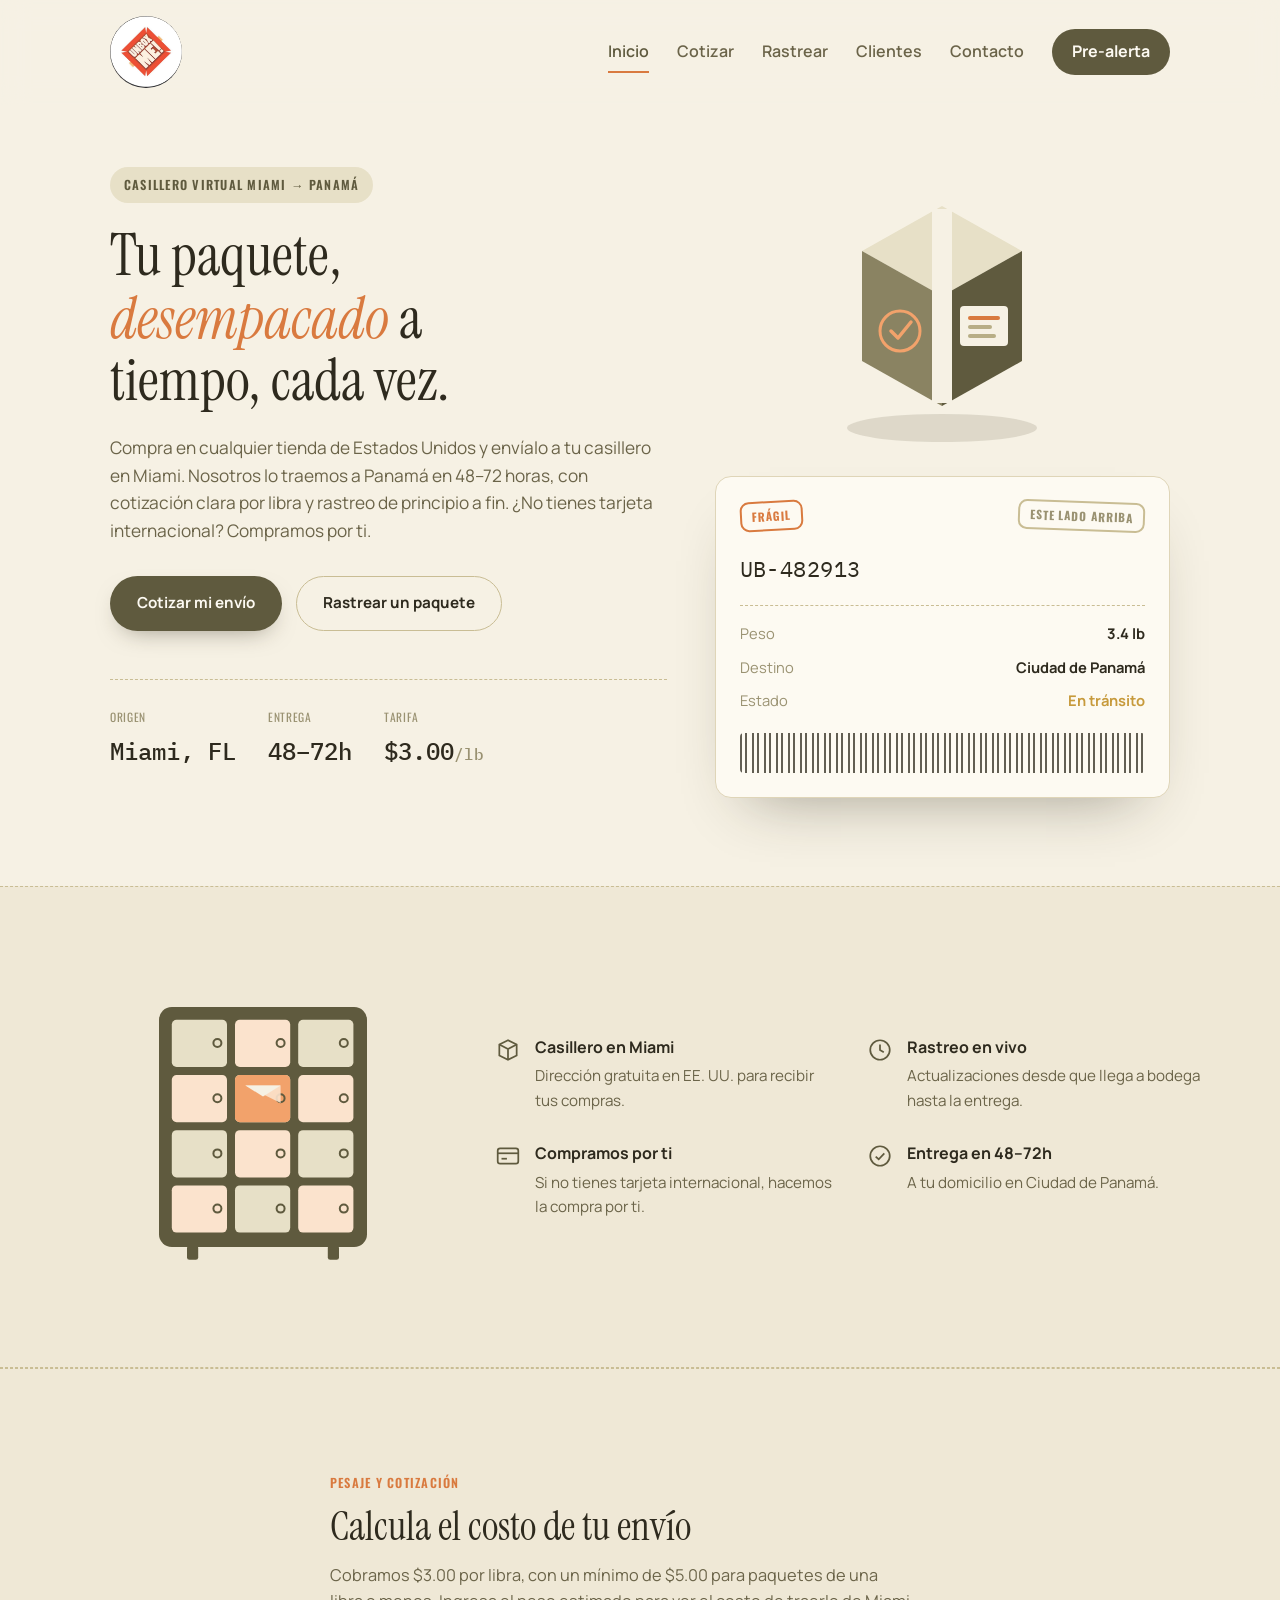
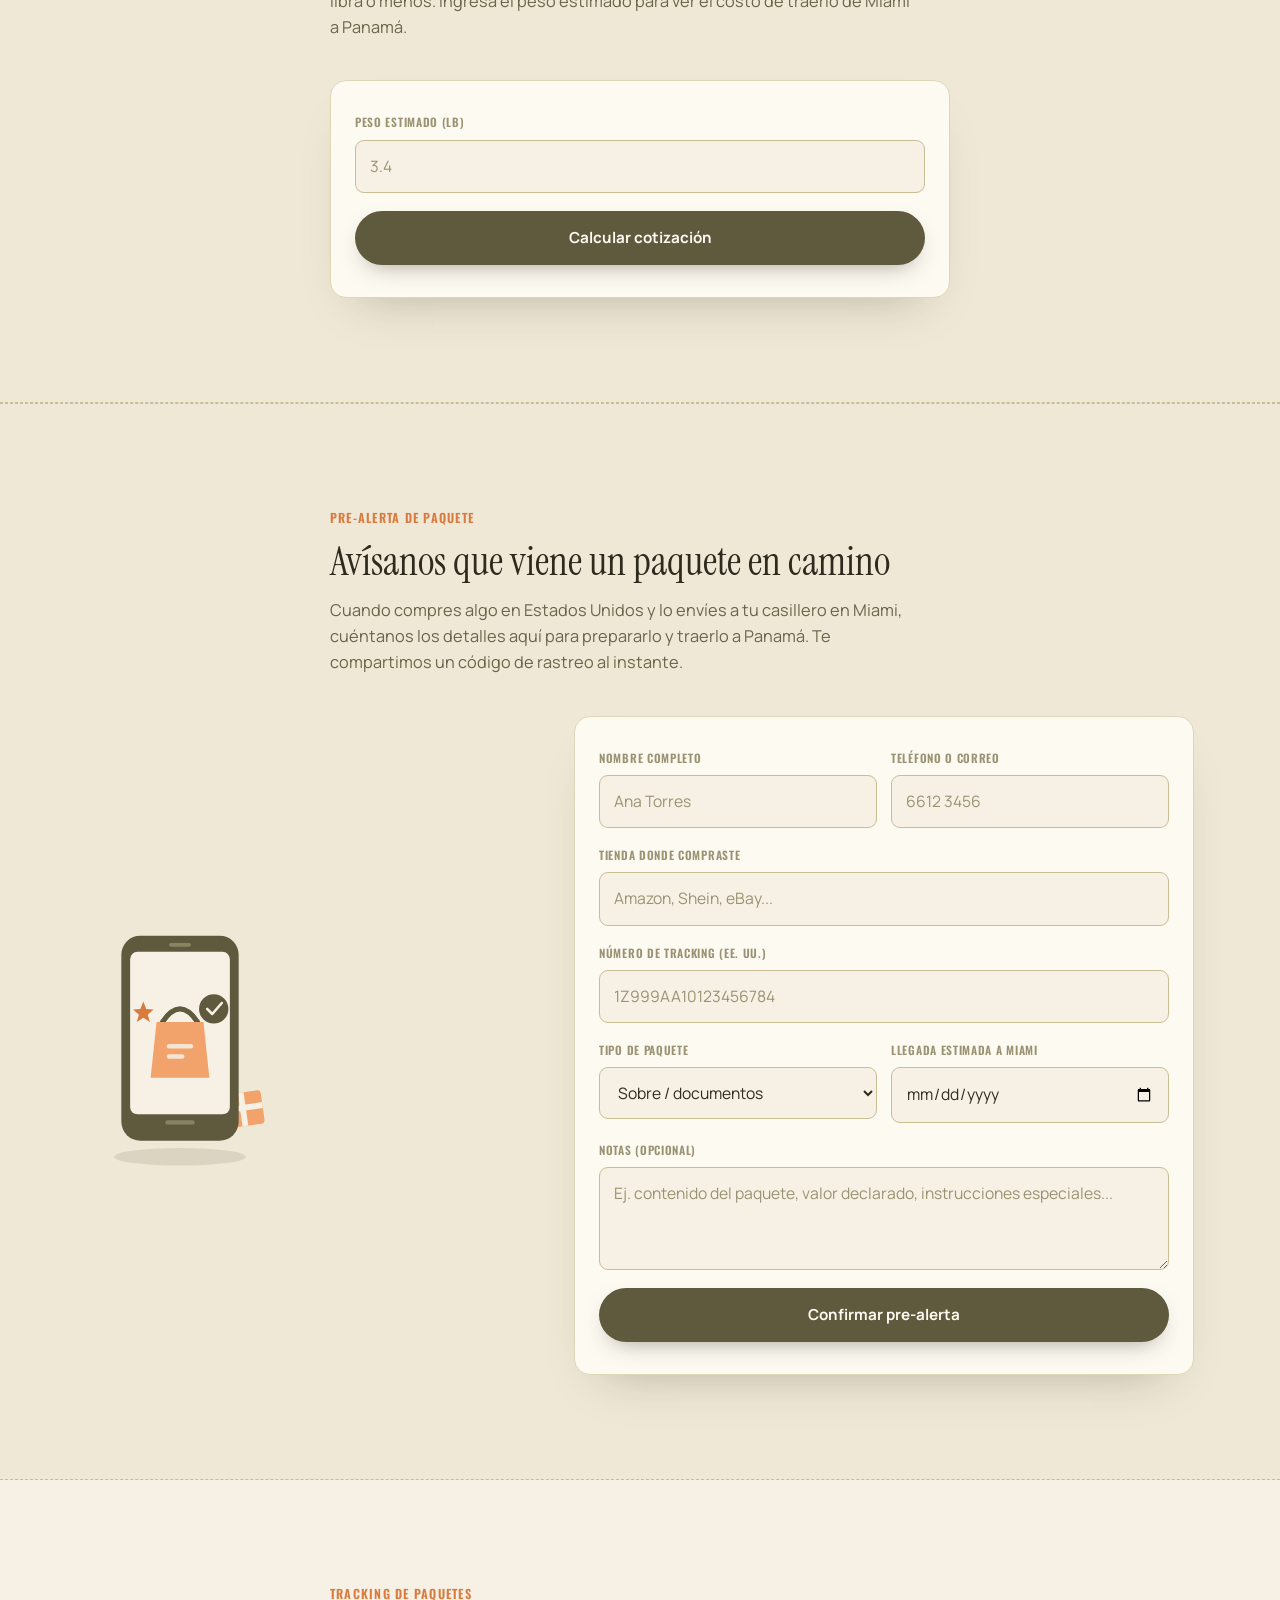
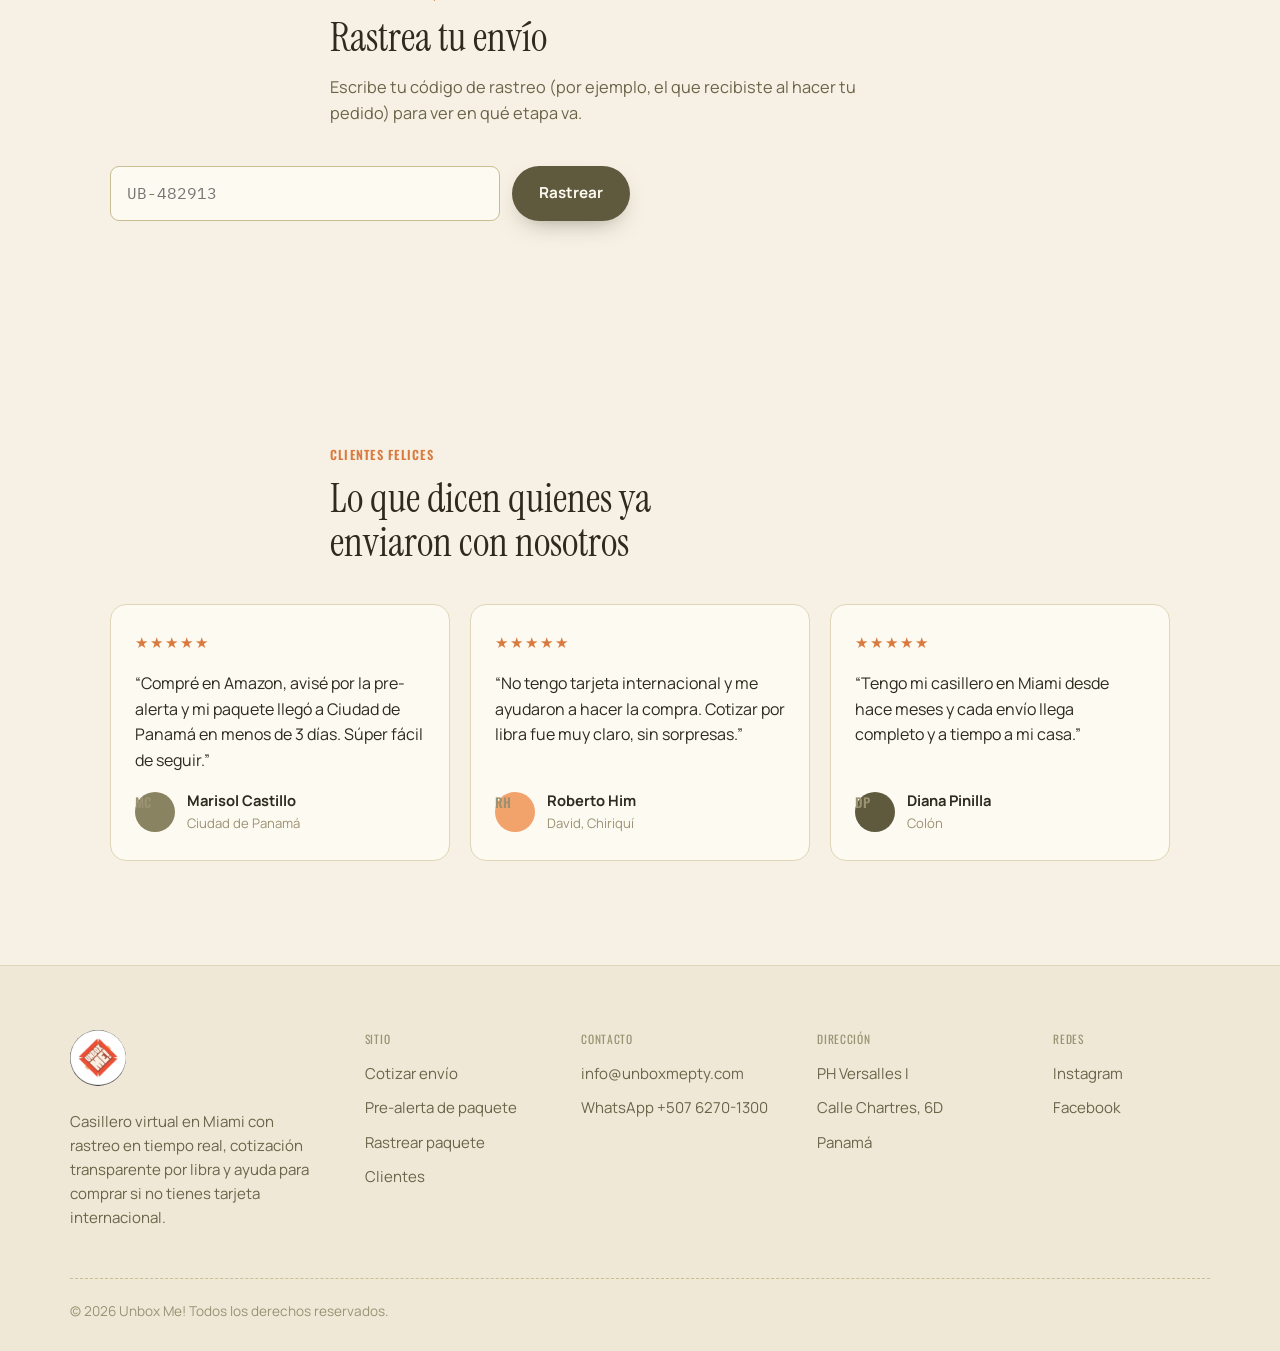
==== commit 18a6f7a4: "Enlarge the logo and add themed illustrations for style Logo grows from 44px to 60-72px in the heade" ====
--- a/unbox-me/index.html
+++ b/unbox-me/index.html
@@ -21,7 +21,7 @@
   <header class="site-header" id="siteHeader">
     <div class="header-inner">
       <a href="#inicio" class="logo" aria-label="Unbox Me! — ir al inicio">
-        <img src="logo-small.png" alt="Unbox Me!" class="logo-icon" width="44" height="44">
+        <img src="logo.png" alt="Unbox Me!" class="logo-icon logo-icon--header" width="60" height="60">
       </a>
 
       <button class="nav-toggle" id="navToggle" aria-expanded="false" aria-controls="primaryNav" aria-label="Abrir menú de navegación">
@@ -72,25 +72,31 @@
         </dl>
       </div>
 
-      <!-- Tarjeta decorativa tipo etiqueta de envío -->
-      <div class="hero-panel" role="presentation">
-        <div class="label-row">
-          <span class="label-stamp">Frágil</span>
-          <span class="label-stamp label-stamp--ghost">Este lado arriba</span>
-        </div>
-        <div class="label-code">UB-482913</div>
-        <ul class="label-meta">
-          <li><span>Peso</span><strong>3.4 lb</strong></li>
-          <li><span>Destino</span><strong>Ciudad de Panamá</strong></li>
-          <li><span>Estado</span><strong class="label-status">En tránsito</strong></li>
-        </ul>
-        <div class="label-barcode" aria-hidden="true"></div>
+      <div class="hero-visual">
+        <img src="img-package.svg" alt="" class="hero-illustration" width="300" height="300">
+
+        <!-- Tarjeta decorativa tipo etiqueta de envío -->
+        <div class="hero-panel" role="presentation">
+          <div class="label-row">
+            <span class="label-stamp">Frágil</span>
+            <span class="label-stamp label-stamp--ghost">Este lado arriba</span>
+          </div>
+          <div class="label-code">UB-482913</div>
+          <ul class="label-meta">
+            <li><span>Peso</span><strong>3.4 lb</strong></li>
+            <li><span>Destino</span><strong>Ciudad de Panamá</strong></li>
+            <li><span>Estado</span><strong class="label-status">En tránsito</strong></li>
+          </ul>
+          <div class="label-barcode" aria-hidden="true"></div>
+        </div>
       </div>
     </section>
 
     <!-- ============ TIRA DE SERVICIOS ============ -->
     <section class="perks" aria-label="Beneficios del servicio">
-      <div class="perks-grid">
+      <div class="perks-layout">
+        <img src="img-casillero.svg" alt="" class="perks-illustration" width="300" height="340">
+        <div class="perks-grid">
         <div class="perk">
           <svg class="perk-icon" viewBox="0 0 24 24" fill="none" stroke="currentColor" stroke-width="1.6"><path d="M12 3 4 7v10l8 4 8-4V7z"/><path d="M4 7l8 4 8-4M12 11v10"/></svg>
           <p><strong>Casillero en Miami</strong>Dirección gratuita en EE. UU. para recibir tus compras.</p>
@@ -106,6 +112,7 @@
         <div class="perk">
           <svg class="perk-icon" viewBox="0 0 24 24" fill="none" stroke="currentColor" stroke-width="1.6"><circle cx="12" cy="12" r="9"/><path d="M8 12.5 10.8 15 16 9.5"/></svg>
           <p><strong>Entrega en 48–72h</strong>A tu domicilio en Ciudad de Panamá.</p>
+        </div>
         </div>
       </div>
     </section>
@@ -144,6 +151,8 @@
         <p class="section-lead">Cuando compres algo en Estados Unidos y lo envíes a tu casillero en Miami, cuéntanos los detalles aquí para prepararlo y traerlo a Panamá. Te compartimos un código de rastreo al instante.</p>
       </div>
 
+      <div class="order-layout">
+      <img src="img-shopping.svg" alt="" class="order-illustration" width="300" height="340">
       <div class="order-card">
         <form class="order-form" id="orderForm" novalidate>
           <div class="field-row">
@@ -194,6 +203,7 @@
           <p class="success-code" id="successCode">UB-000000</p>
           <a href="#rastrear" class="btn btn-ghost btn-block" id="successToTrack">Rastrear este paquete</a>
         </div>
+      </div>
       </div>
     </section>
 
@@ -252,7 +262,7 @@
     <div class="footer-inner">
       <div class="footer-brand">
         <a href="#inicio" class="logo" aria-label="Unbox Me! — ir al inicio">
-          <img src="logo-small.png" alt="Unbox Me!" class="logo-icon" width="40" height="40">
+          <img src="logo.png" alt="Unbox Me!" class="logo-icon logo-icon--footer" width="56" height="56">
         </a>
         <p>Casillero virtual en Miami con rastreo en tiempo real, cotización transparente por libra y ayuda para comprar si no tienes tarjeta internacional.</p>
       </div>
--- a/unbox-me/style.css
+++ b/unbox-me/style.css
@@ -134,6 +134,8 @@
 
 .logo { display: inline-flex; align-items: center; }
 .logo-icon { flex-shrink: 0; border-radius: 50%; }
+.logo-icon--header { width: 60px; height: 60px; }
+.logo-icon--footer { width: 56px; height: 56px; }
 
 .nav-toggle {
   display: flex; flex-direction: column; justify-content: center; gap: 5px;
@@ -187,8 +189,12 @@
 .stat dd { margin: 0; font-family: var(--font-mono); font-variant-numeric: tabular-nums; font-size: 1.5rem; font-weight: 500; color: var(--ink); }
 .stat-of { font-size: 1rem; color: var(--ink-faint); }
 
+.hero-visual { display: flex; flex-direction: column; align-items: center; gap: 20px; }
+.hero-illustration { width: 100%; max-width: 260px; height: auto; }
+
 /* Tarjeta decorativa: etiqueta de envío */
 .hero-panel {
+  width: 100%;
   background: var(--surface);
   border: 1px solid var(--border);
   border-radius: var(--radius);
@@ -223,15 +229,21 @@
 }
 
 /* ===================== PERKS ===================== */
-.perks-grid { max-width: var(--content-width); margin: 0 auto; display: grid; gap: 28px; grid-template-columns: 1fr; }
+.perks-layout { max-width: var(--content-width); margin: 0 auto; display: grid; gap: 40px; align-items: center; }
+.perks-illustration { width: 100%; max-width: 240px; height: auto; margin: 0 auto; }
+.perks-grid { display: grid; gap: 28px; grid-template-columns: 1fr; }
 .perk { display: flex; align-items: flex-start; gap: 14px; }
 .perk-icon { width: 26px; height: 26px; flex-shrink: 0; color: var(--khaki-deep); margin-top: 2px; }
 .perk p { color: var(--ink-muted); font-size: 0.95rem; }
 .perk strong { display: block; color: var(--ink); font-size: 1rem; margin-bottom: 4px; }
 
 /* ===================== FORM CARDS (cotizador / pedido) ===================== */
+.order-layout { max-width: var(--content-width); margin: 0 auto; display: grid; gap: 32px; align-items: center; justify-items: center; }
+.order-illustration { width: 100%; max-width: 220px; height: auto; }
+
 .quote-card, .order-card {
   max-width: 620px;
+  width: 100%;
   margin: 0 auto;
   background: var(--surface);
   border: 1px solid var(--border);
@@ -367,6 +379,7 @@
   section { padding: 104px 40px; }
 
   .header-inner { padding: 16px 40px; }
+  .logo-icon--header { width: 72px; height: 72px; }
   .nav-toggle { display: none; }
   .primary-nav {
     position: static; flex-direction: row; align-items: center;
@@ -382,8 +395,11 @@
   .nav-cta { margin-top: 0; padding: 10px 20px; }
 
   .hero { grid-template-columns: 1.1fr 0.9fr; align-items: center; padding: 156px 40px 88px; }
-
-  .perks-grid { grid-template-columns: repeat(4, 1fr); }
+  .hero-illustration { max-width: 300px; }
+
+  .perks-layout { grid-template-columns: 0.7fr 1.3fr; }
+  .perks-grid { grid-template-columns: repeat(2, 1fr); }
+  .order-layout { grid-template-columns: 0.7fr 1fr; justify-items: stretch; }
   .field-row { grid-template-columns: repeat(3, 1fr); }
   #orderForm .field-row { grid-template-columns: repeat(2, 1fr); }
   .track-form { flex-direction: row; }
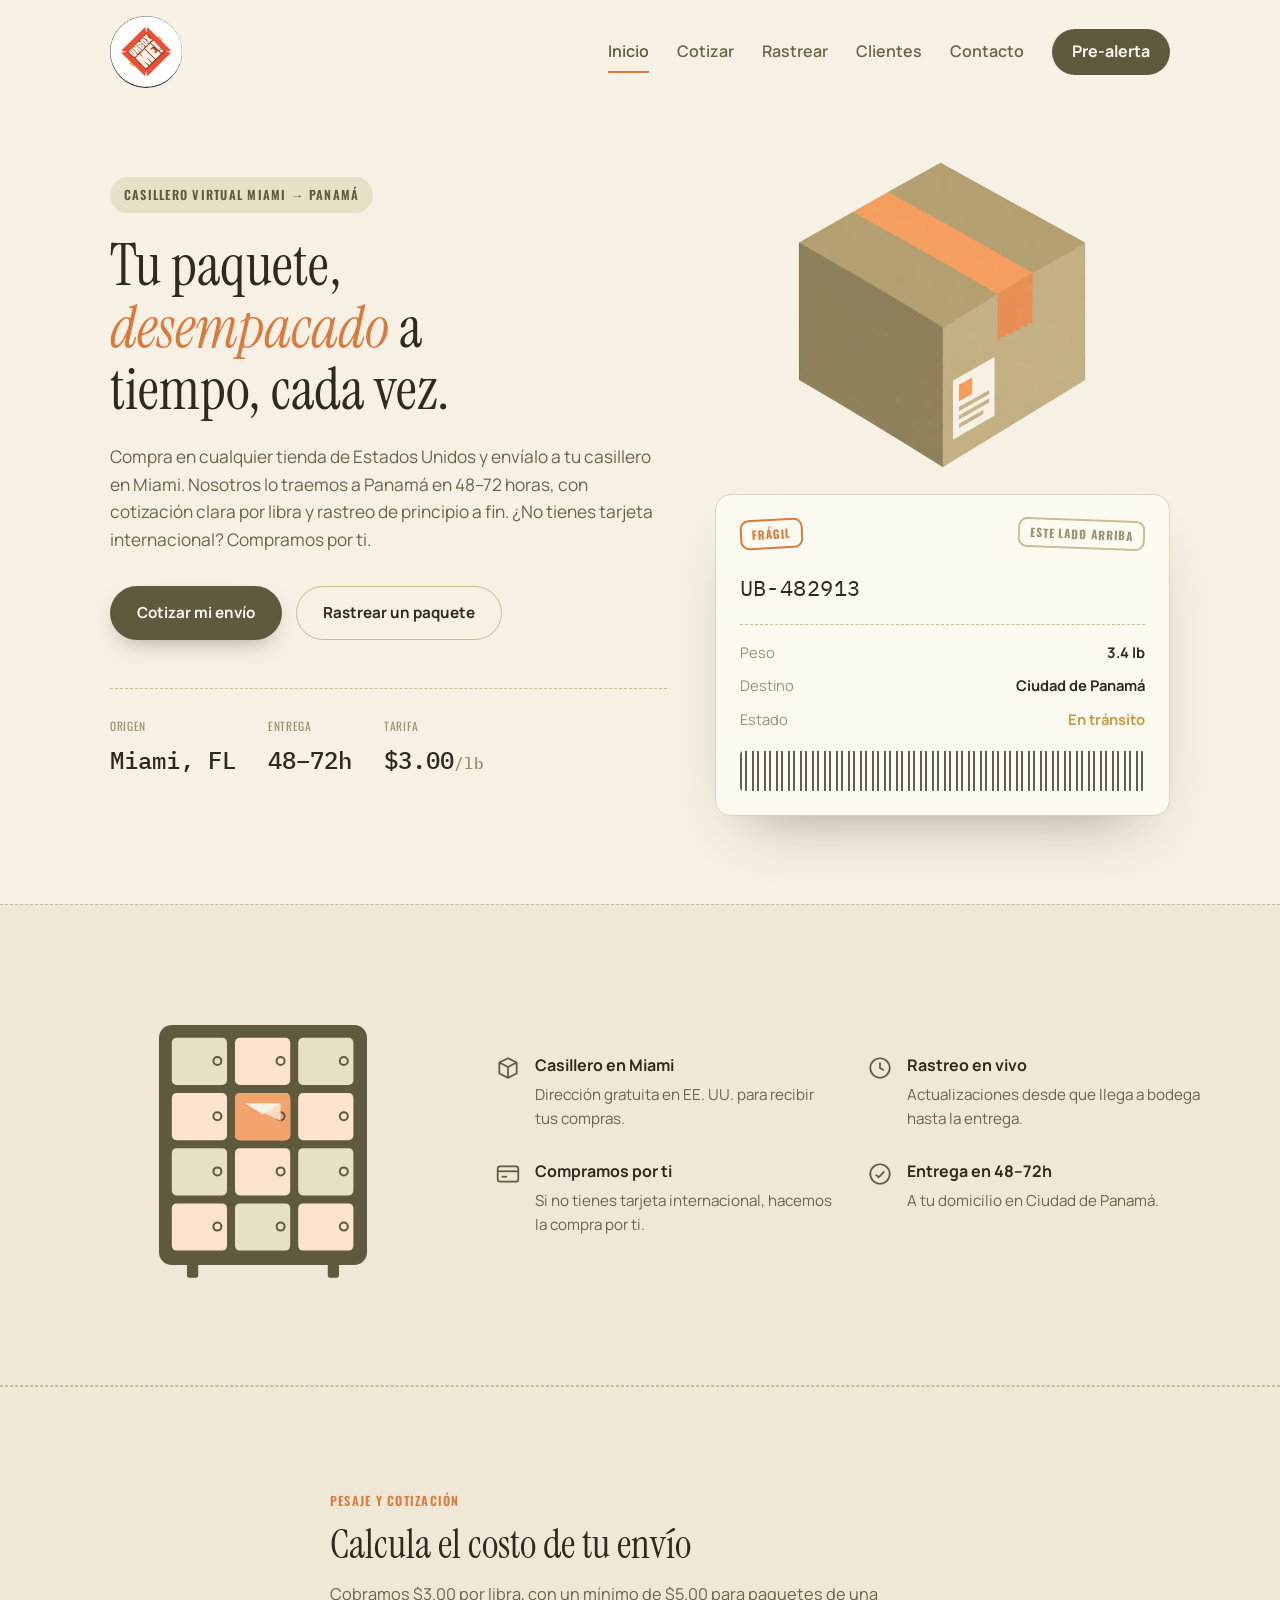
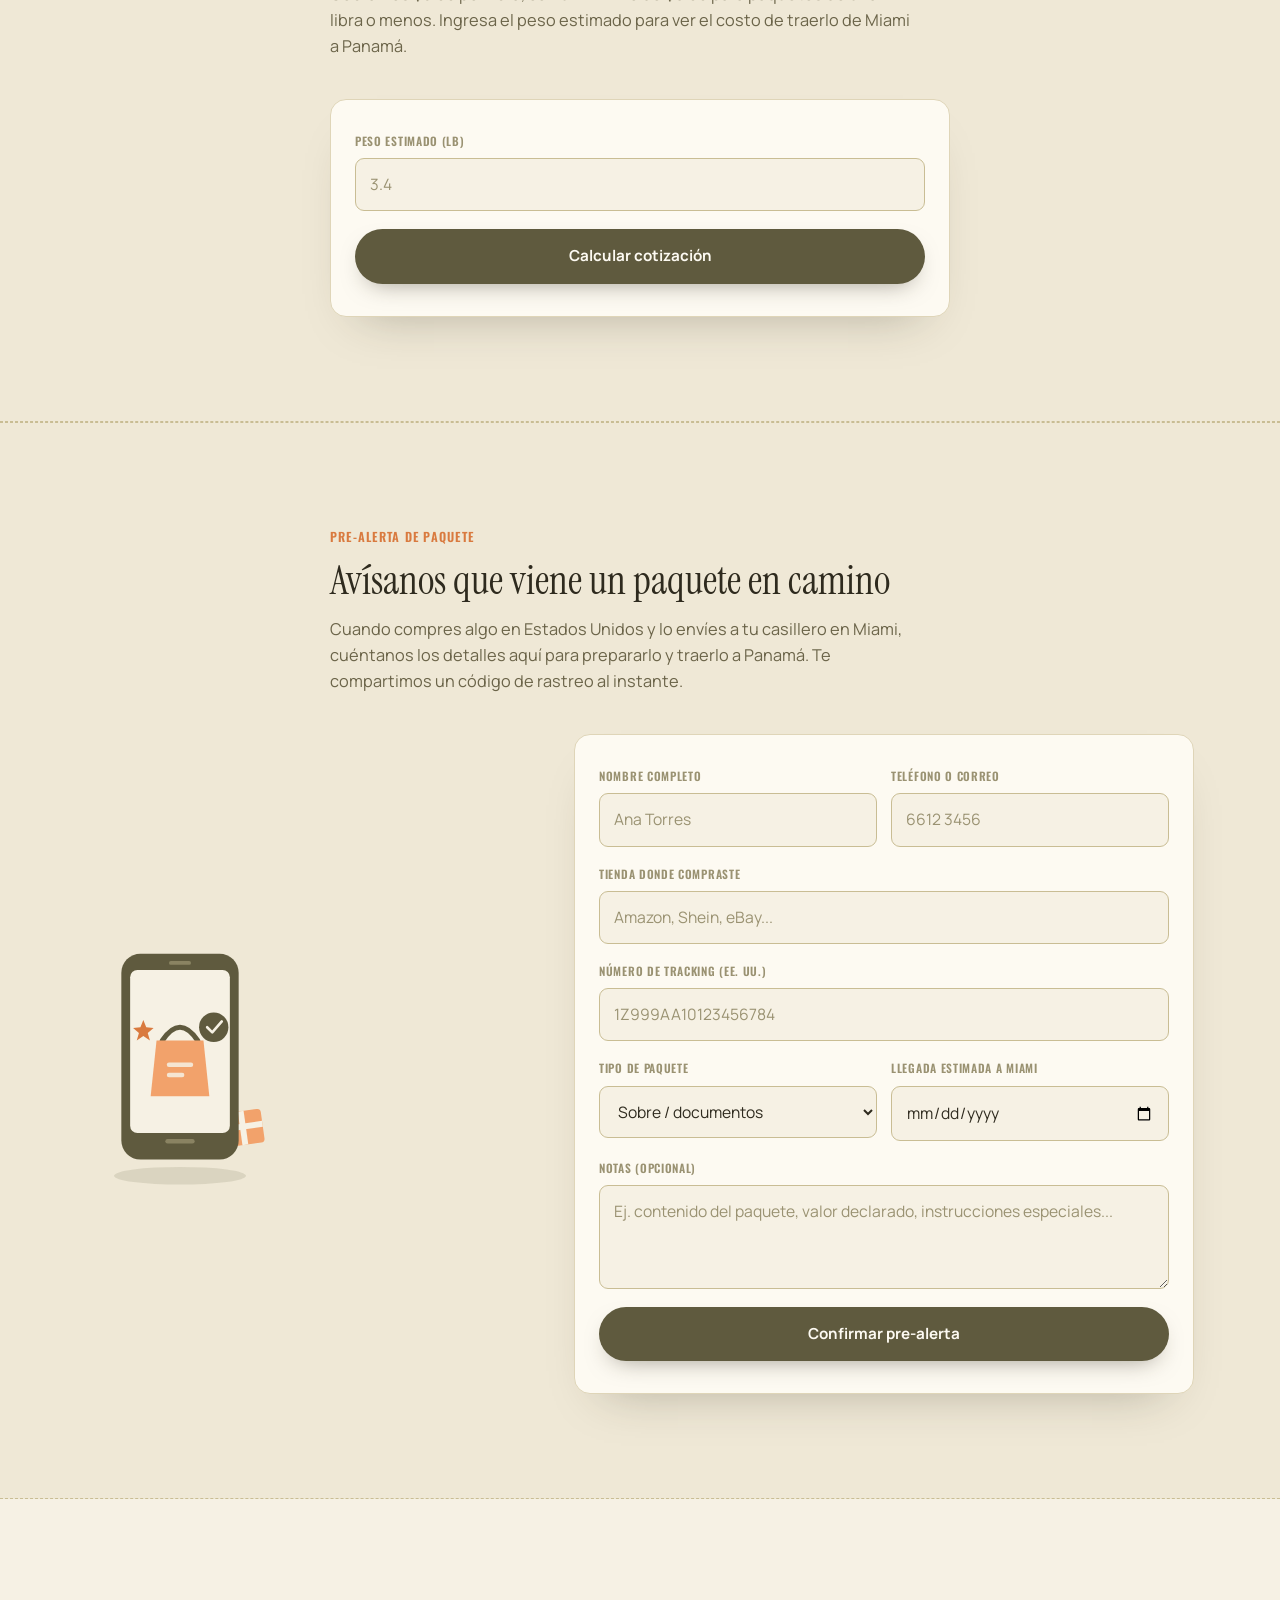
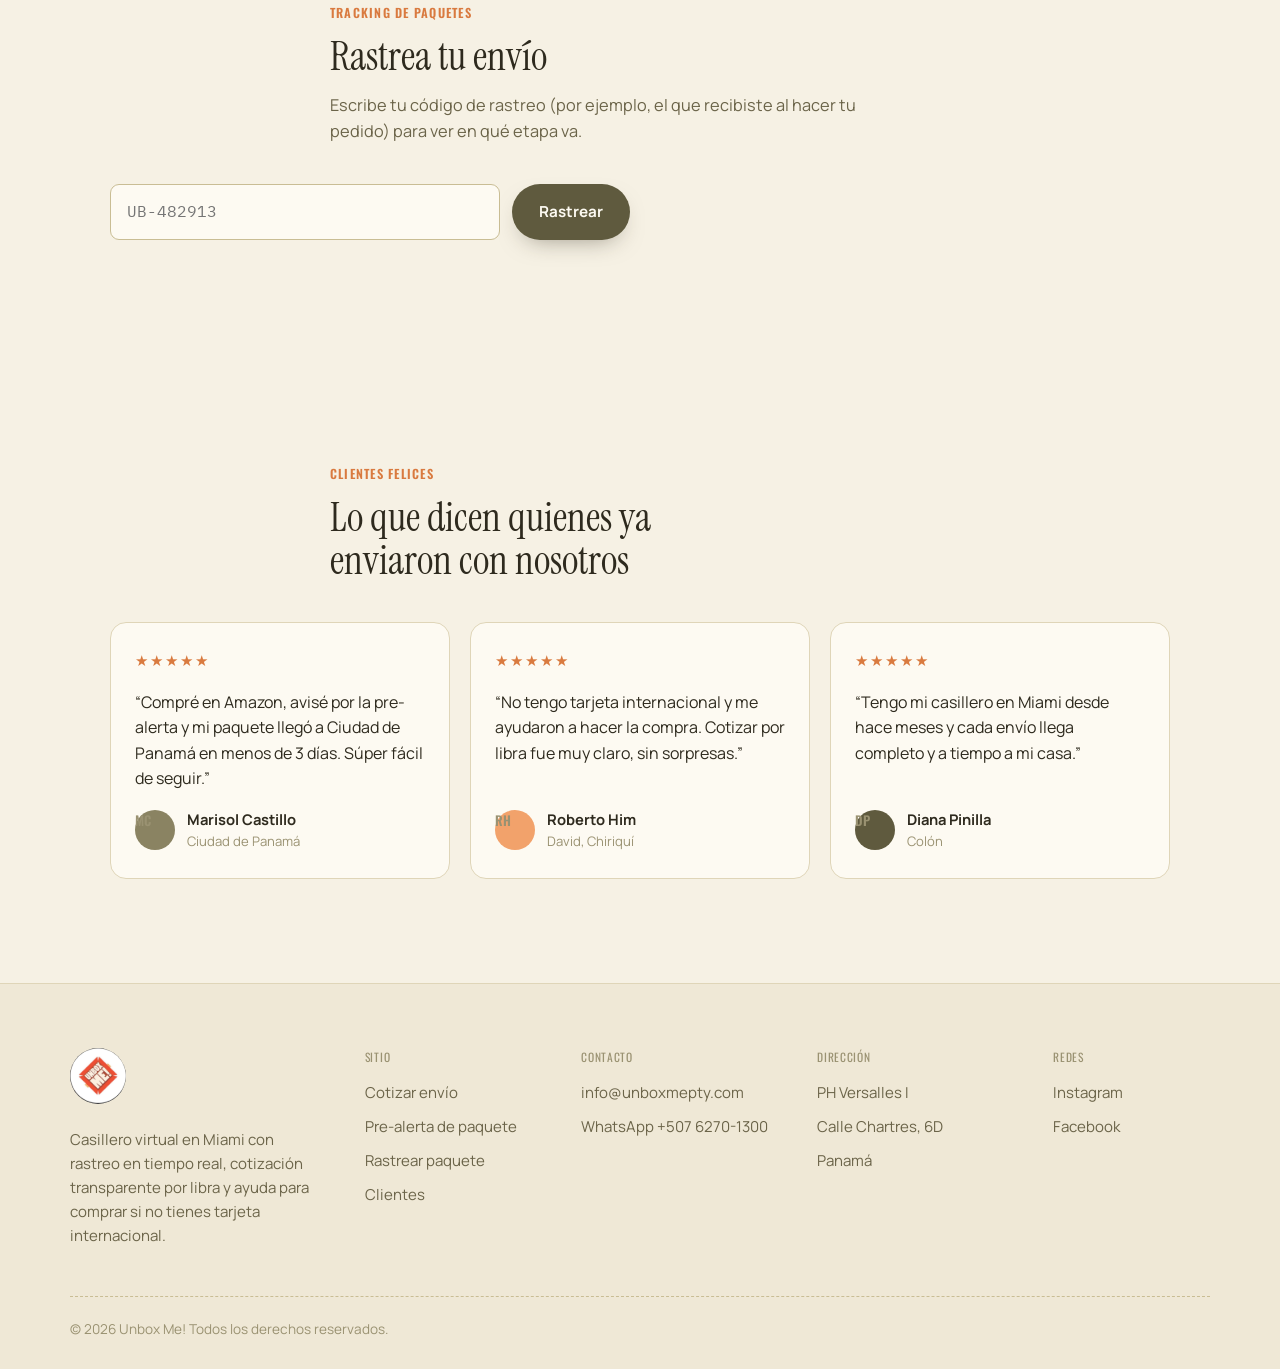
==== commit 366aa7d3: "Replace hand-drawn hero package icon with user-generated illustration Swaps img-package.svg for a ba" ====
--- a/unbox-me/index.html
+++ b/unbox-me/index.html
@@ -73,7 +73,7 @@
       </div>
 
       <div class="hero-visual">
-        <img src="img-package.svg" alt="" class="hero-illustration" width="300" height="300">
+        <img src="img-package.png" alt="" class="hero-illustration" width="927" height="984">
 
         <!-- Tarjeta decorativa tipo etiqueta de envío -->
         <div class="hero-panel" role="presentation">
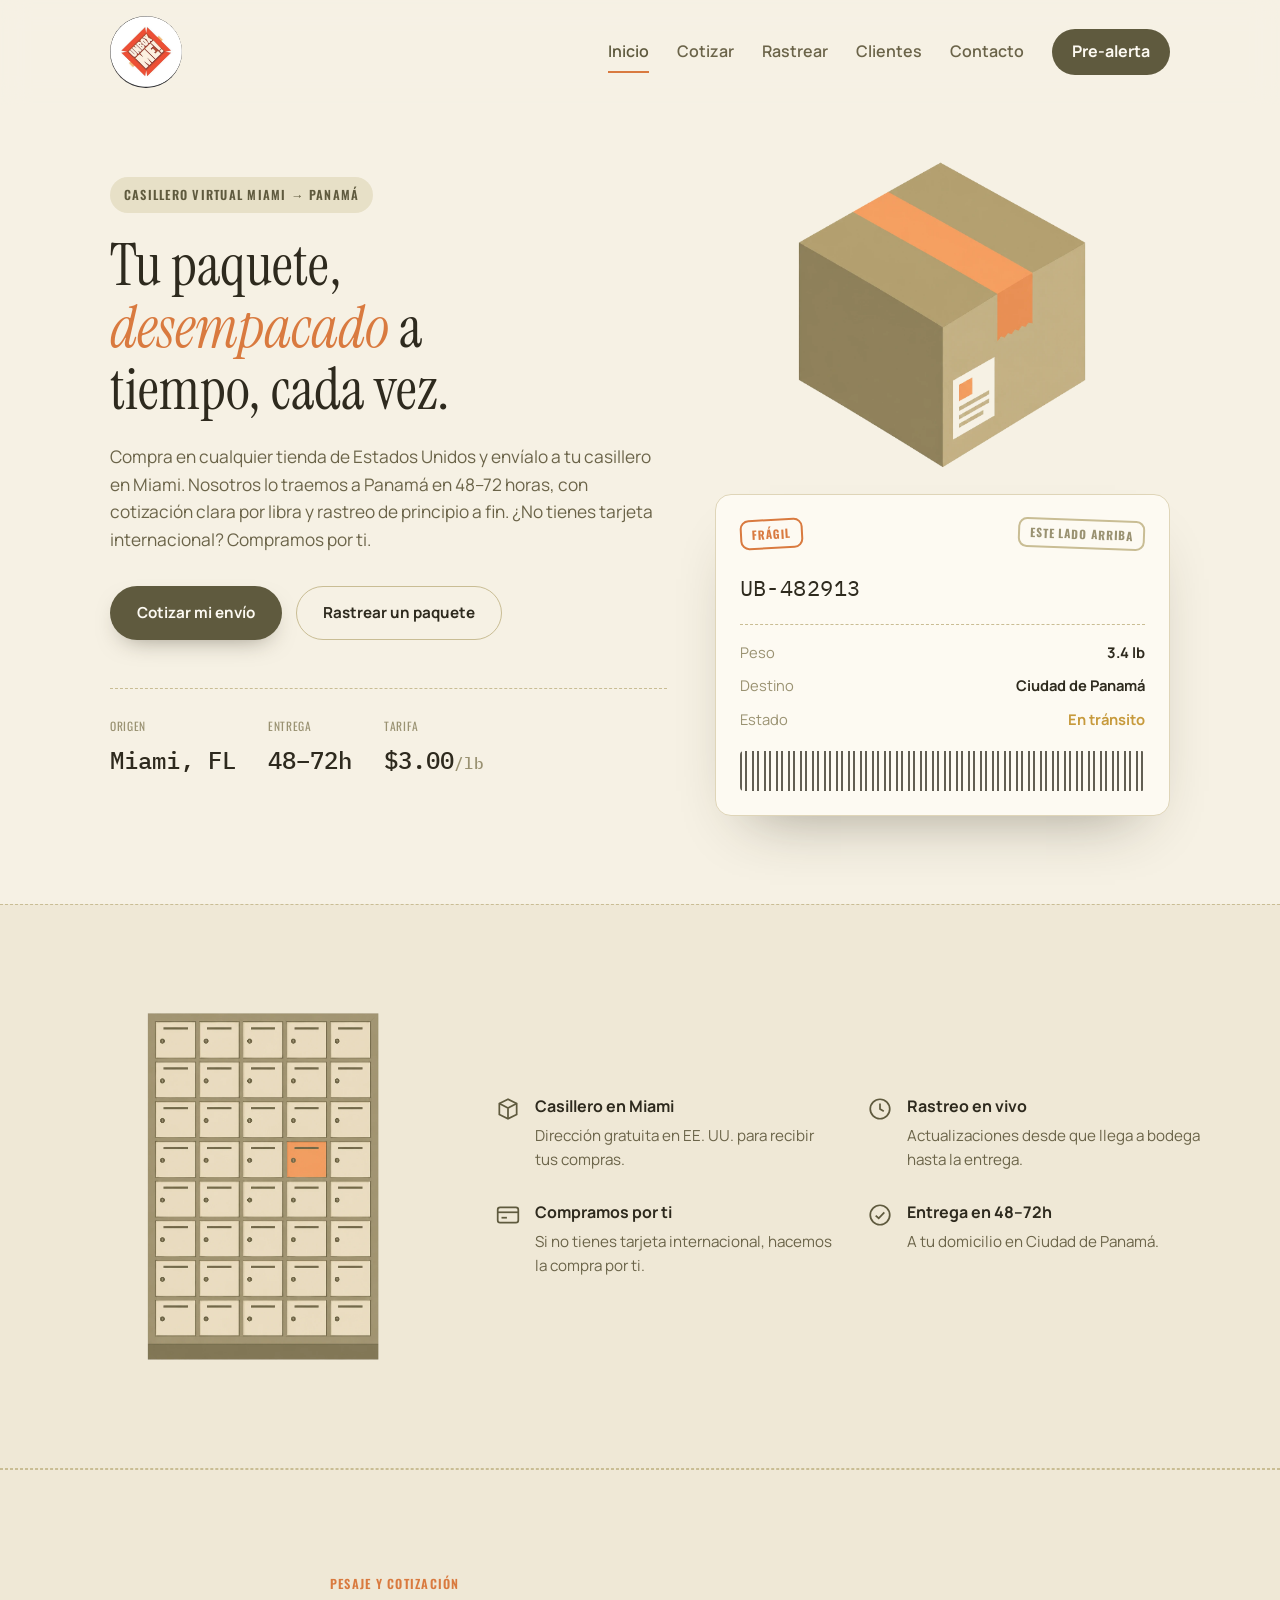
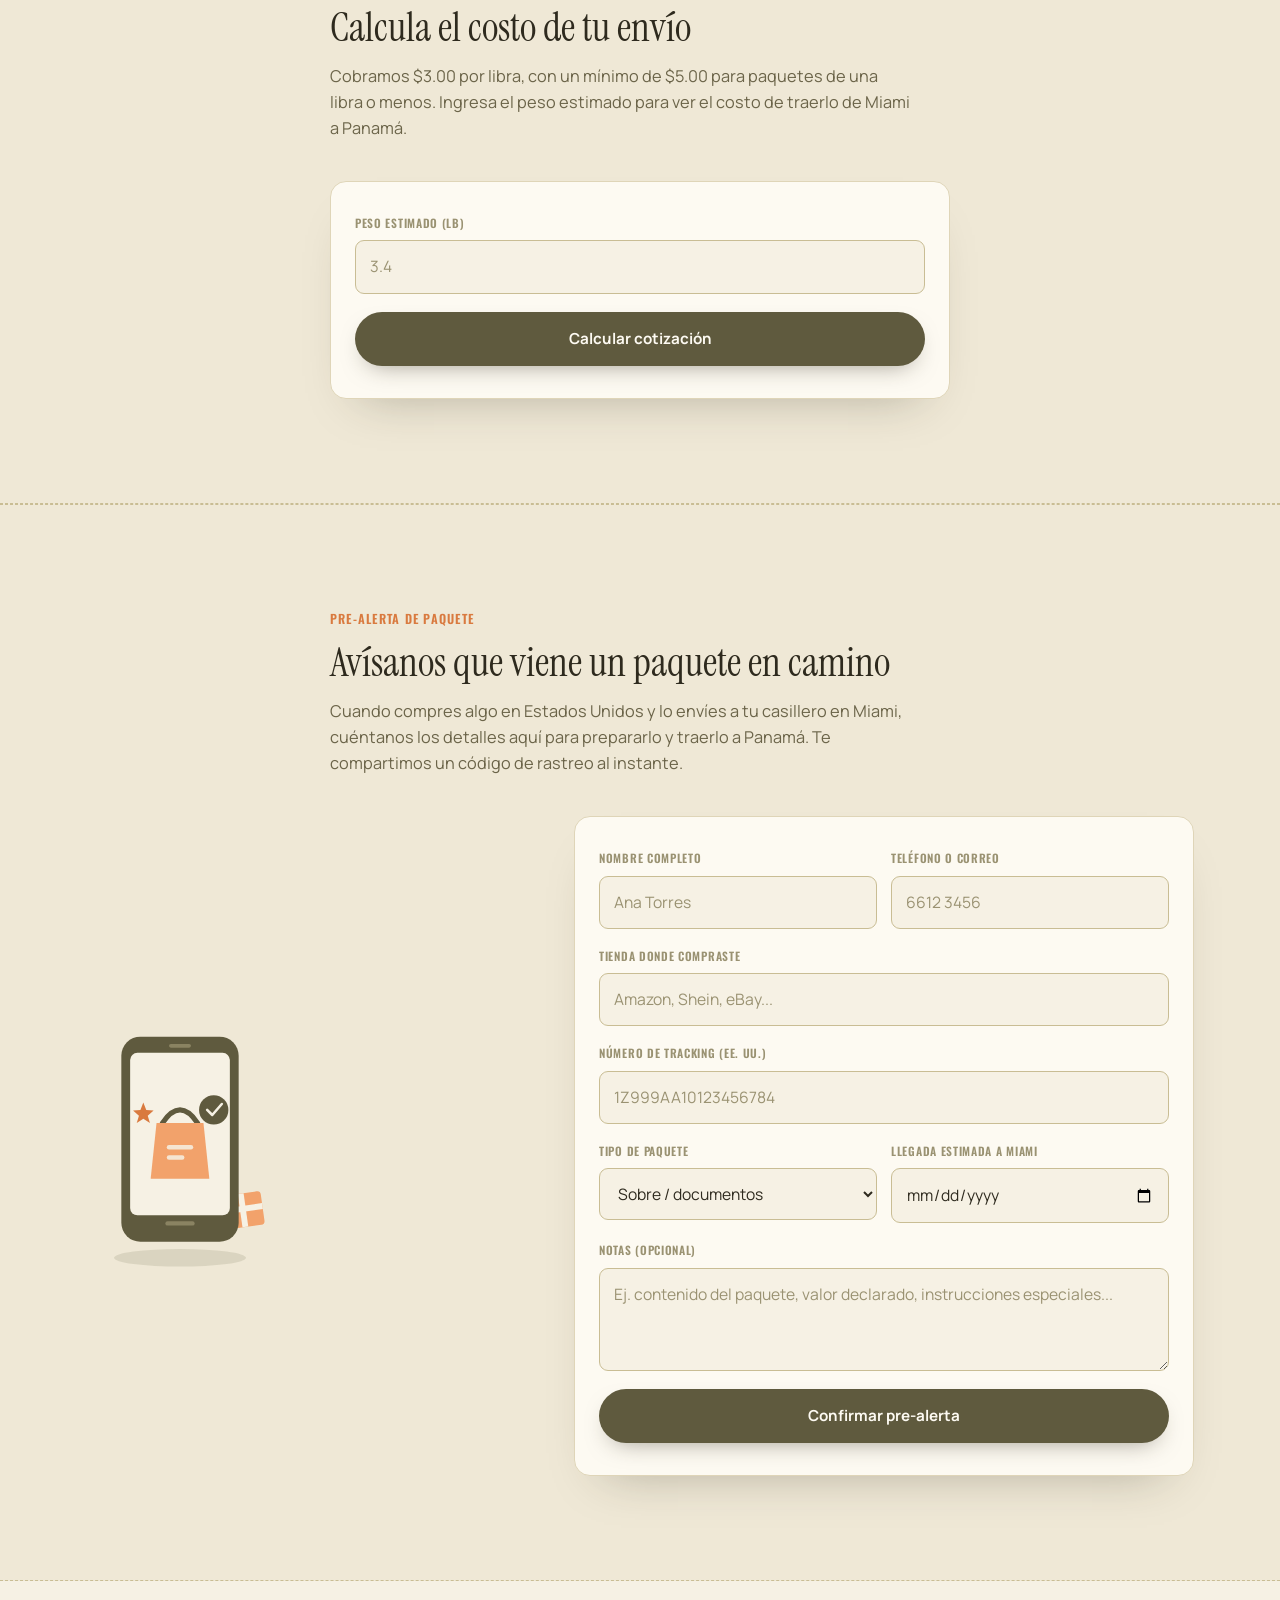
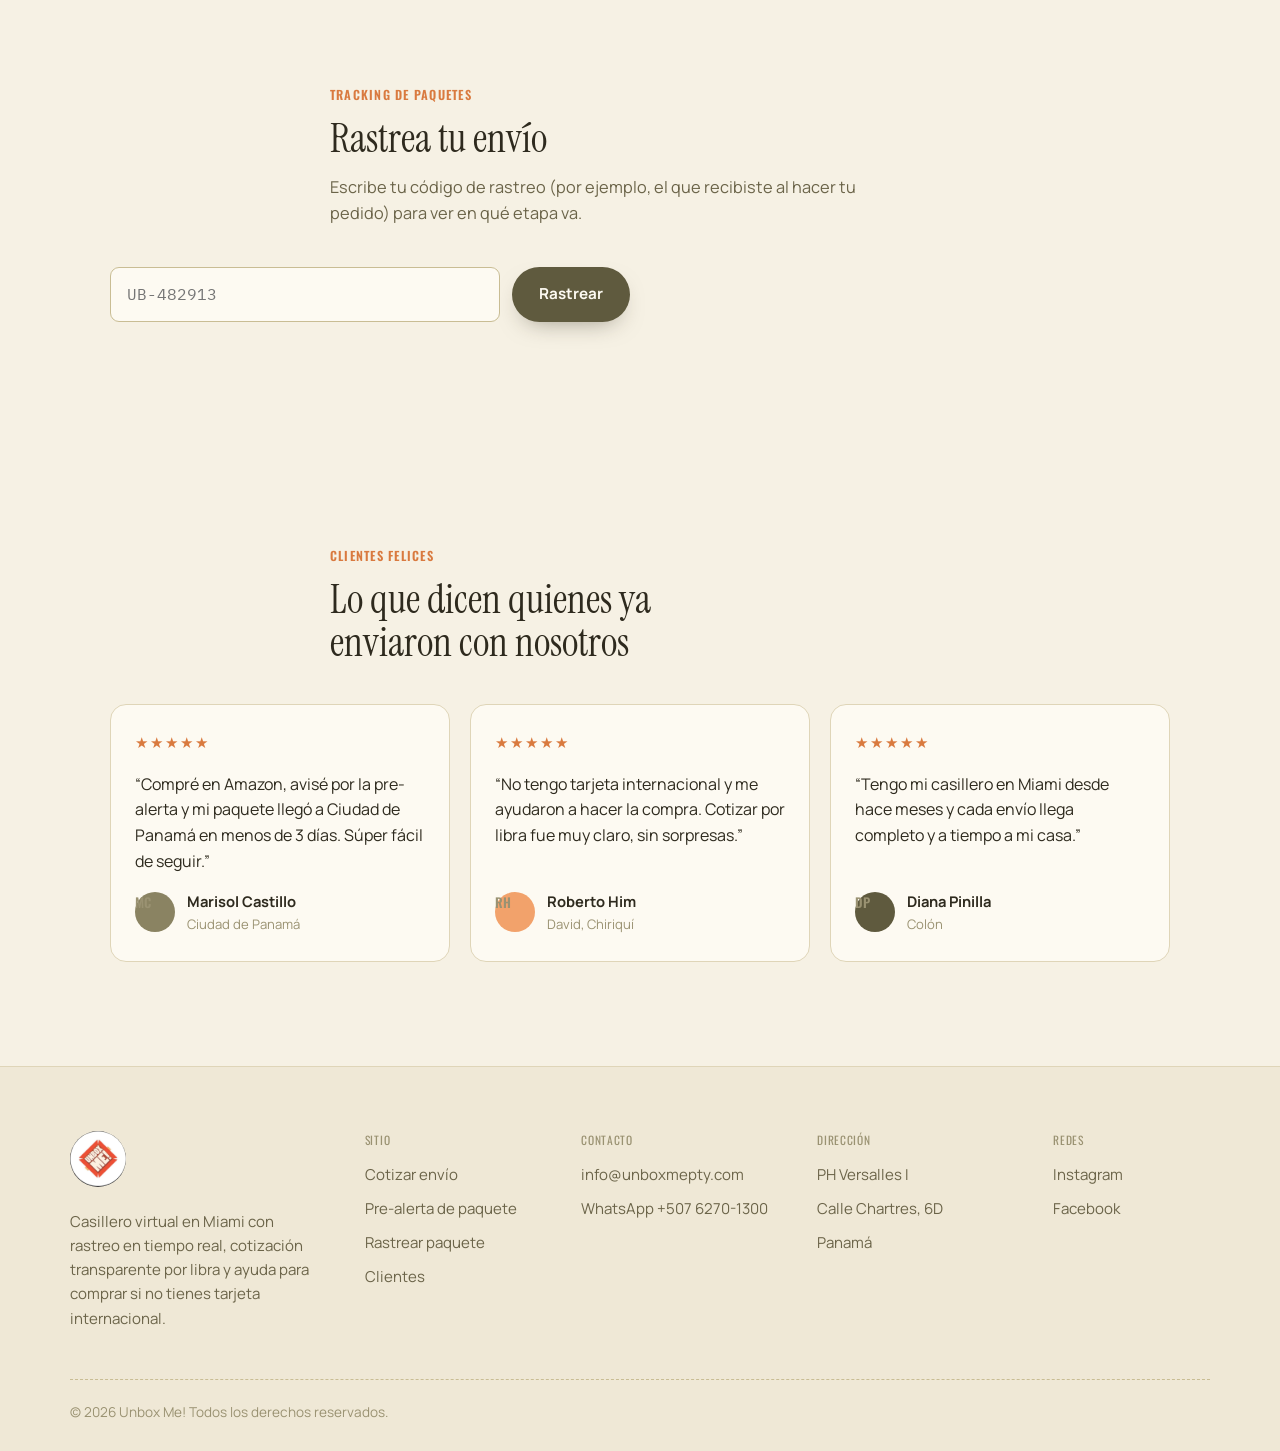
==== commit 22835134: "Replace hand-drawn casillero icon with user-generated illustration Swaps img-casillero.svg for a bac" ====
--- a/unbox-me/index.html
+++ b/unbox-me/index.html
@@ -95,7 +95,7 @@
     <!-- ============ TIRA DE SERVICIOS ============ -->
     <section class="perks" aria-label="Beneficios del servicio">
       <div class="perks-layout">
-        <img src="img-casillero.svg" alt="" class="perks-illustration" width="300" height="340">
+        <img src="img-casillero.png" alt="" class="perks-illustration" width="943" height="1392">
         <div class="perks-grid">
         <div class="perk">
           <svg class="perk-icon" viewBox="0 0 24 24" fill="none" stroke="currentColor" stroke-width="1.6"><path d="M12 3 4 7v10l8 4 8-4V7z"/><path d="M4 7l8 4 8-4M12 11v10"/></svg>
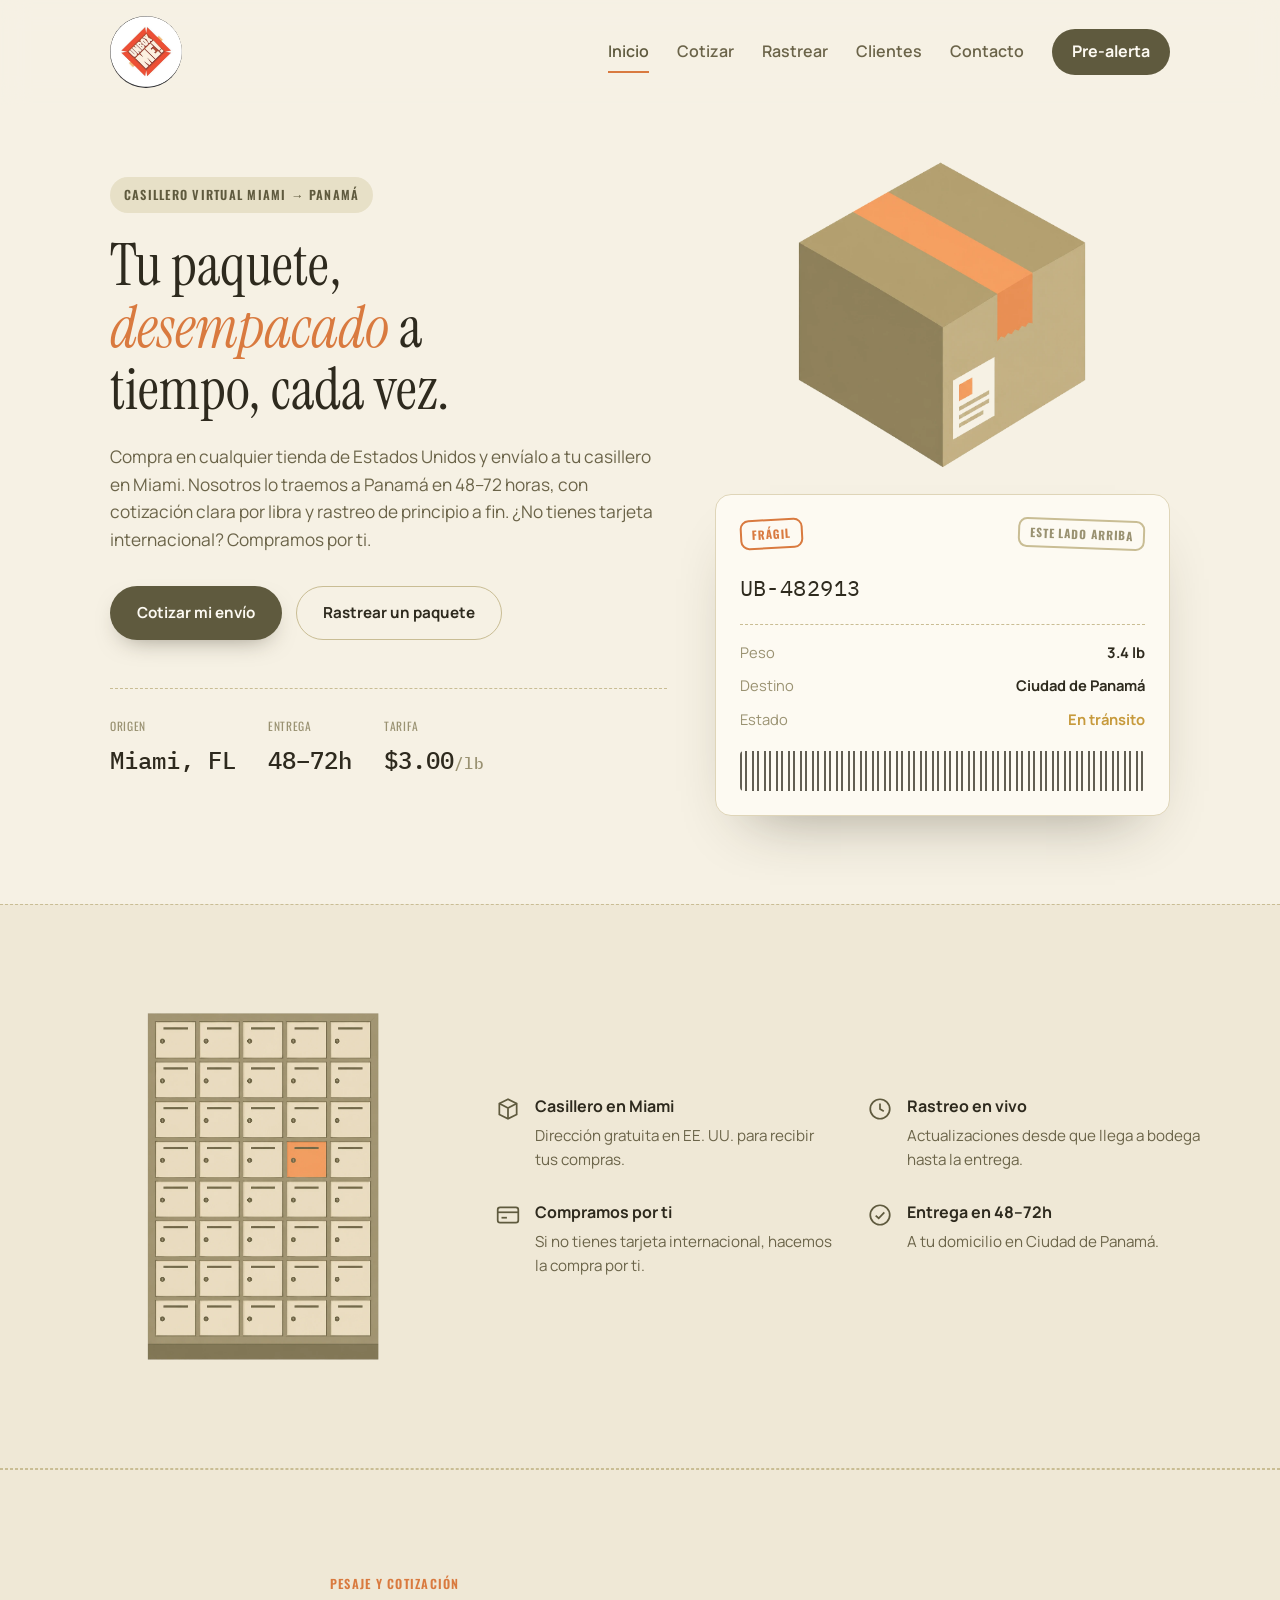
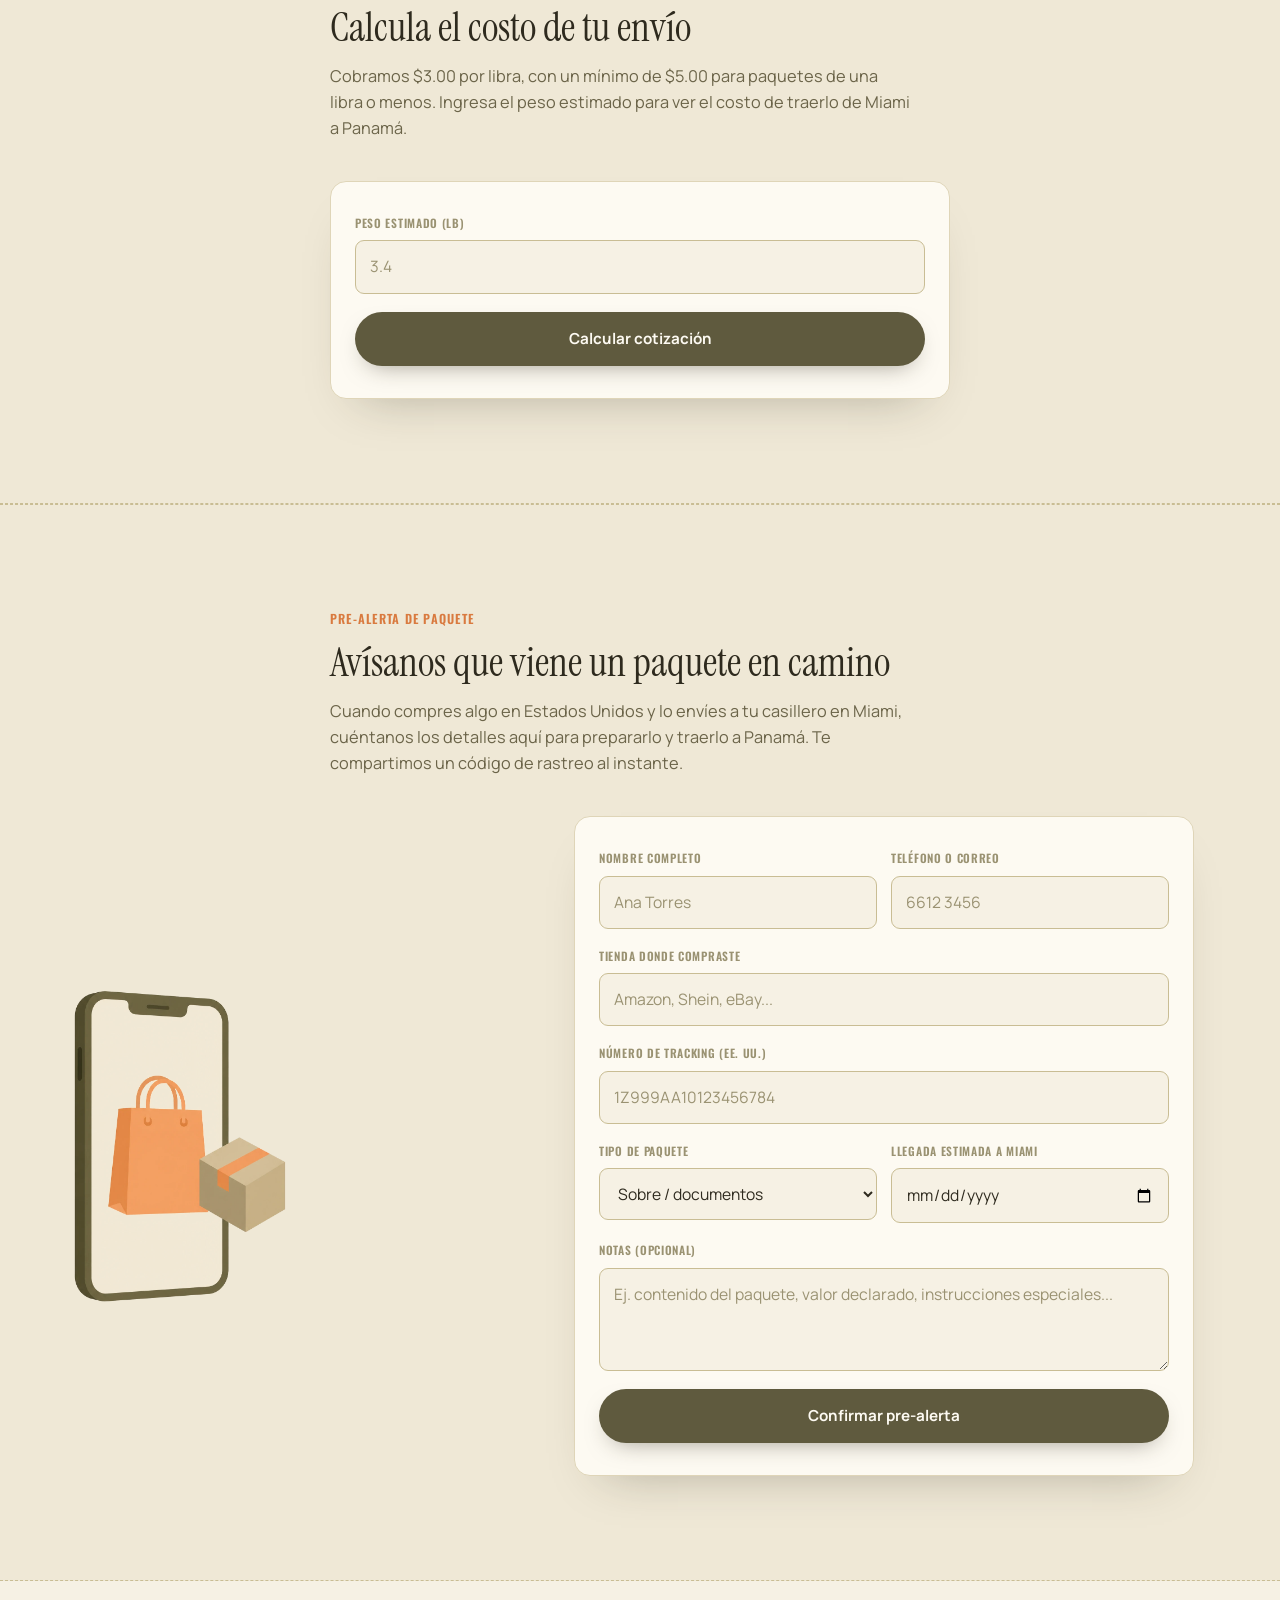
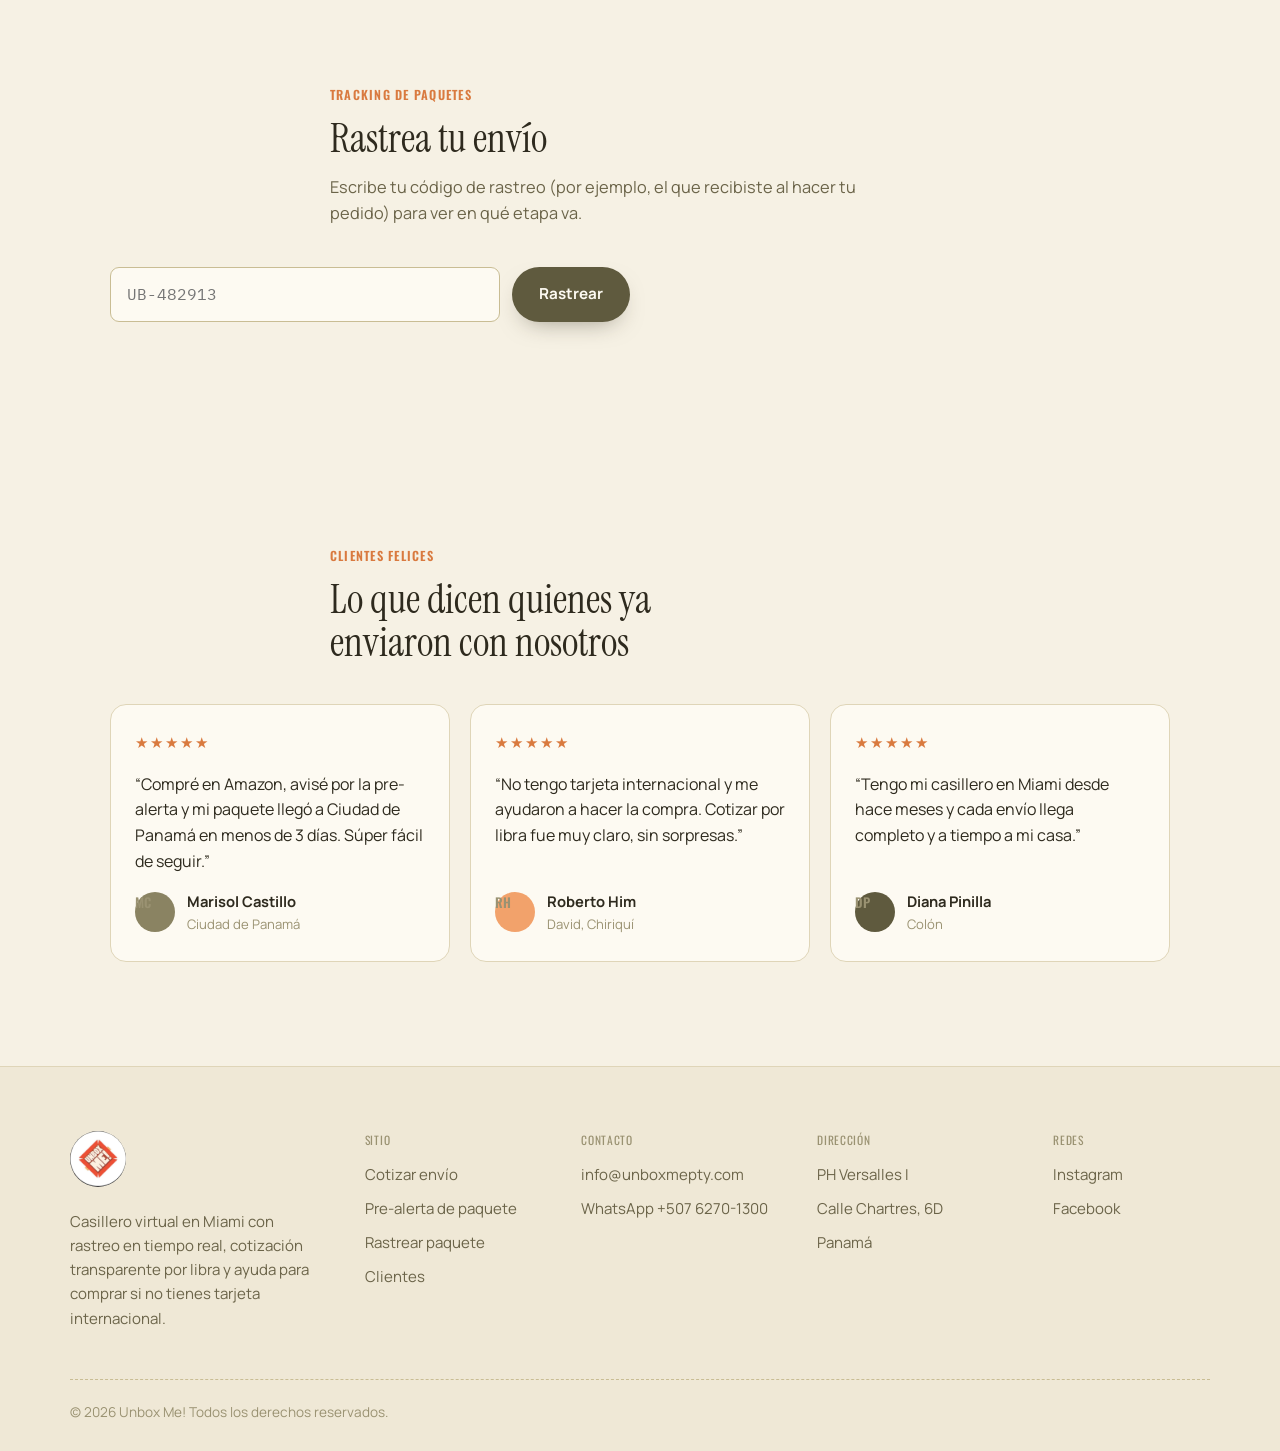
==== commit 0b8bc116: "Replace hand-drawn shopping icon with user-generated illustration Completes the set of three brand i" ====
--- a/unbox-me/index.html
+++ b/unbox-me/index.html
@@ -152,7 +152,7 @@
       </div>
 
       <div class="order-layout">
-      <img src="img-shopping.svg" alt="" class="order-illustration" width="300" height="340">
+      <img src="img-shopping.png" alt="" class="order-illustration" width="781" height="1140">
       <div class="order-card">
         <form class="order-form" id="orderForm" novalidate>
           <div class="field-row">
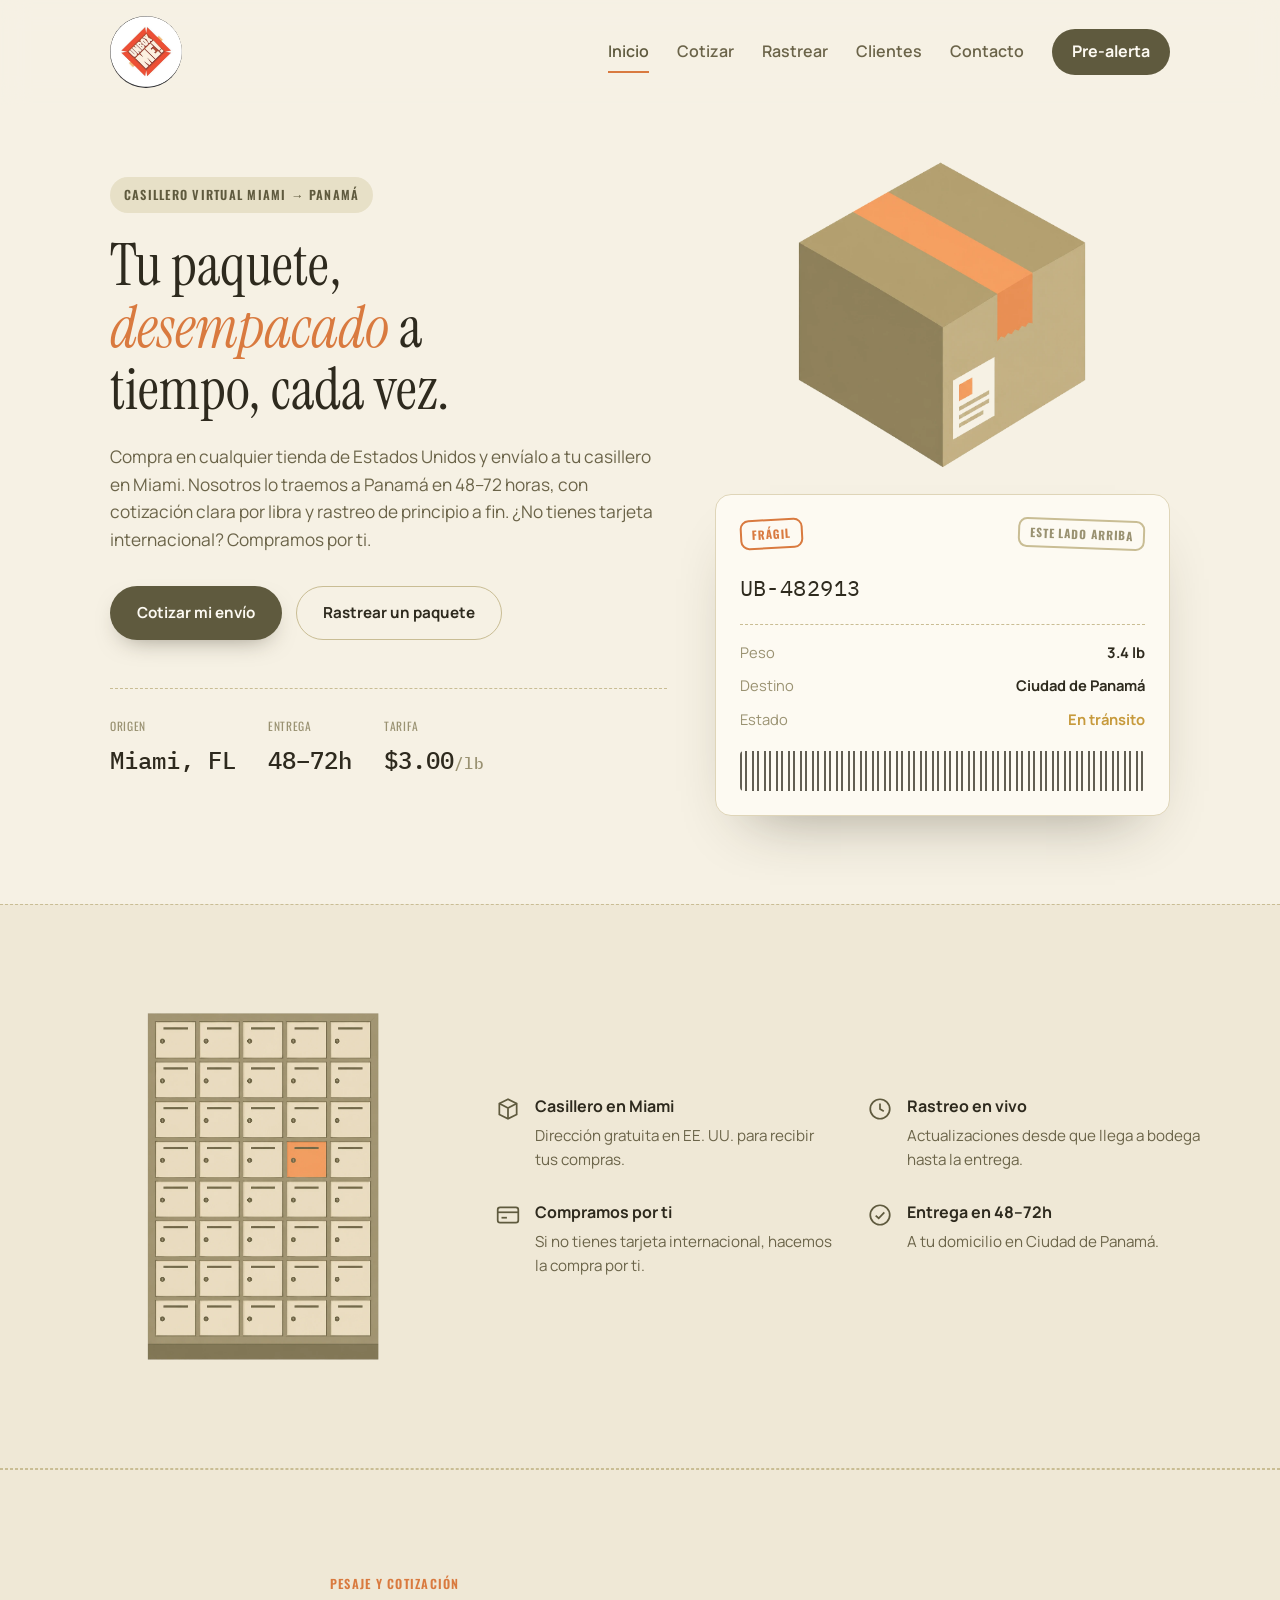
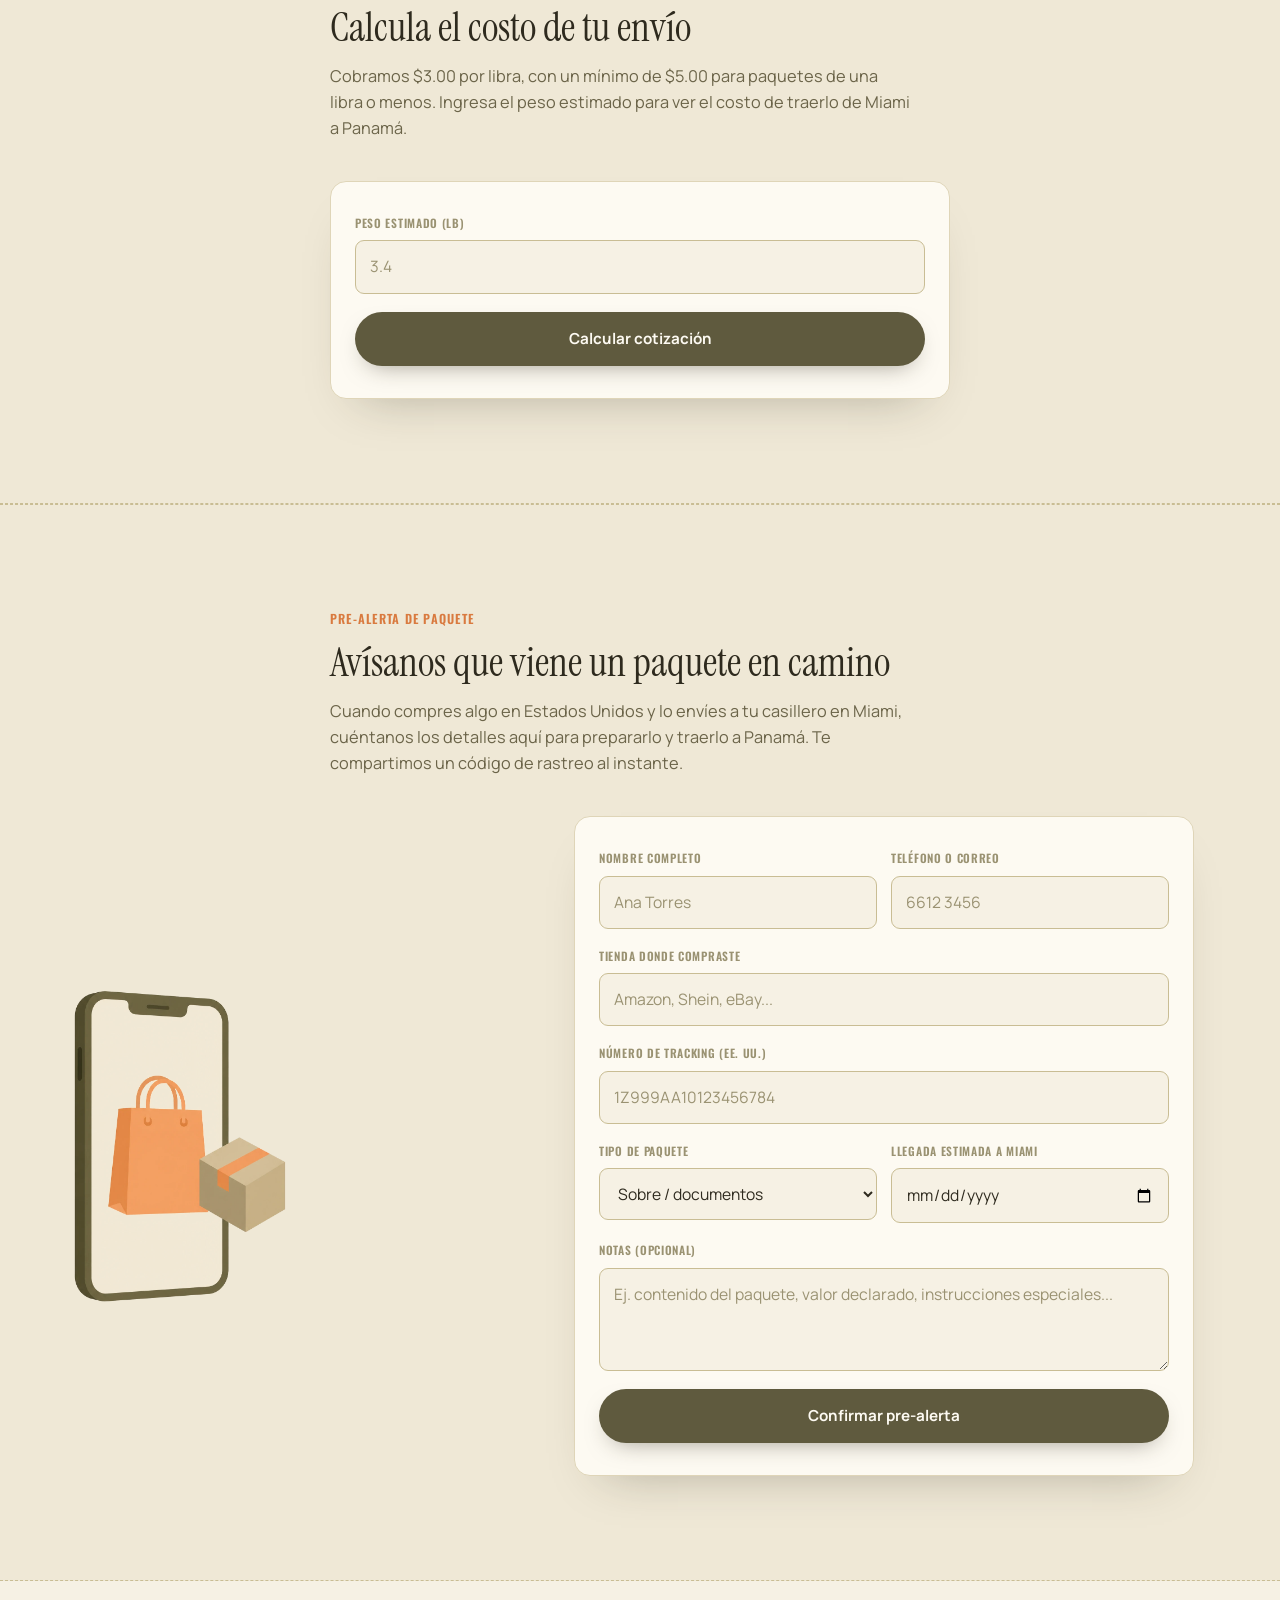
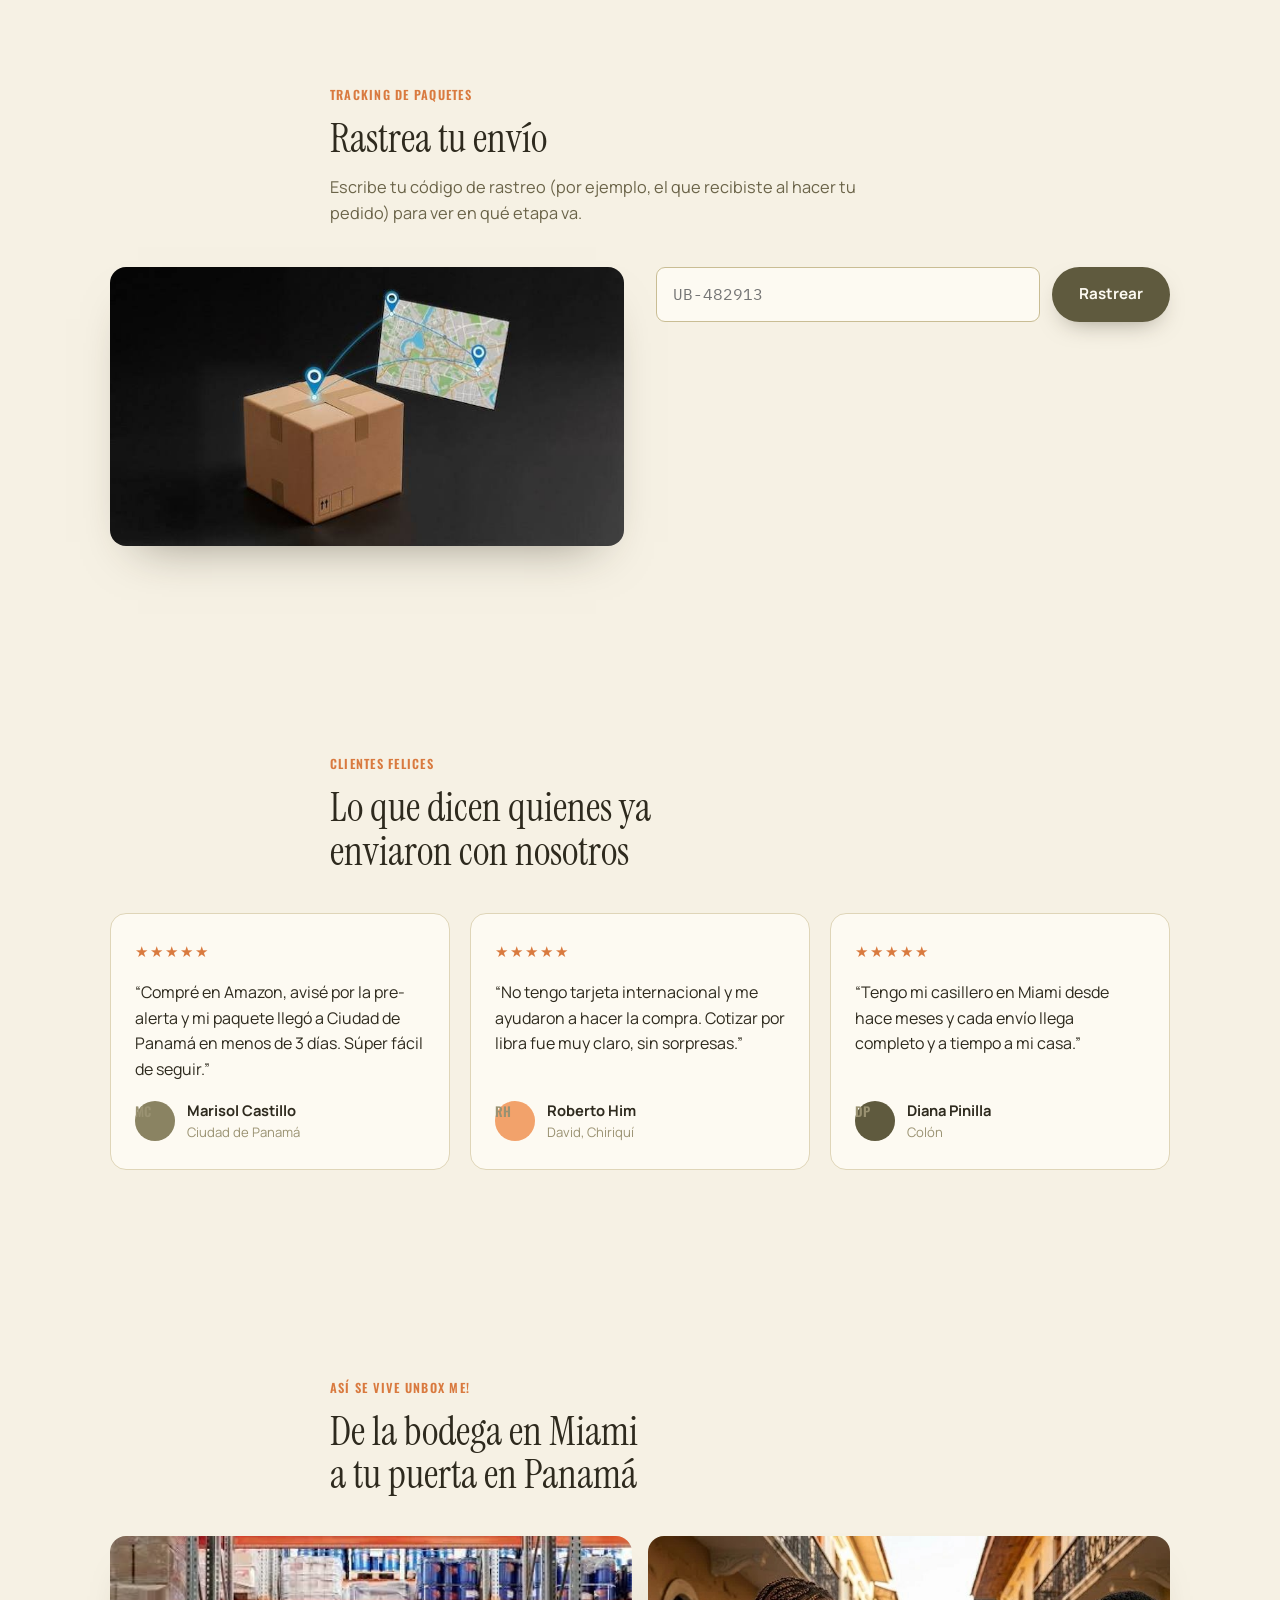
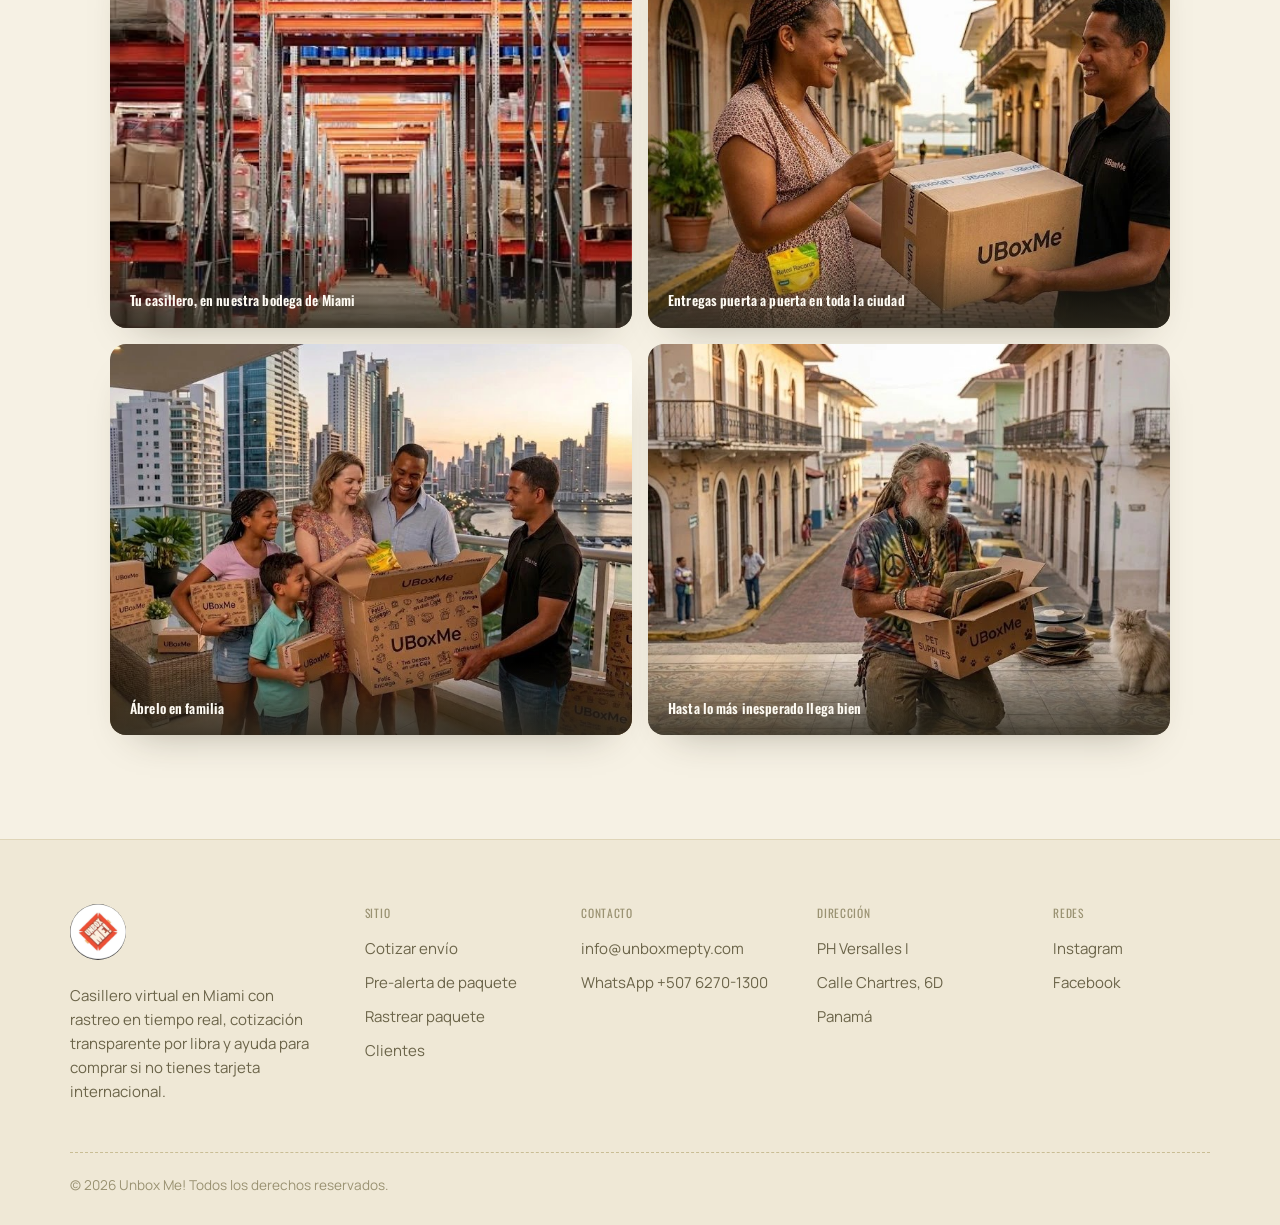
==== commit 0196914c: "Add lifestyle photography from the user's generated images Adds the box+map tracking photo to the Ra" ====
--- a/unbox-me/index.html
+++ b/unbox-me/index.html
@@ -215,17 +215,23 @@
         <p class="section-lead">Escribe tu código de rastreo (por ejemplo, el que recibiste al hacer tu pedido) para ver en qué etapa va.</p>
       </div>
 
-      <form class="track-form" id="trackForm" novalidate>
-        <input type="text" id="trackInput" name="trackInput" placeholder="UB-482913" autocomplete="off" required>
-        <button type="submit" class="btn btn-primary">Rastrear</button>
-      </form>
-
-      <div class="track-result" id="trackResult" hidden>
-        <div class="track-head">
-          <span class="label-code" id="trackCode">UB-000000</span>
-          <span class="label-status" id="trackStatusPill">En tránsito</span>
-        </div>
-        <ol class="timeline" id="timeline"></ol>
+      <div class="track-layout">
+        <img src="img-tracking.jpg" alt="" class="track-illustration" width="738" height="402" loading="lazy">
+
+        <div class="track-panel">
+          <form class="track-form" id="trackForm" novalidate>
+            <input type="text" id="trackInput" name="trackInput" placeholder="UB-482913" autocomplete="off" required>
+            <button type="submit" class="btn btn-primary">Rastrear</button>
+          </form>
+
+          <div class="track-result" id="trackResult" hidden>
+            <div class="track-head">
+              <span class="label-code" id="trackCode">UB-000000</span>
+              <span class="label-status" id="trackStatusPill">En tránsito</span>
+            </div>
+            <ol class="timeline" id="timeline"></ol>
+          </div>
+        </div>
       </div>
     </section>
 
@@ -252,6 +258,33 @@
           <div class="stars" aria-label="5 de 5 estrellas">★★★★★</div>
           <blockquote>“Tengo mi casillero en Miami desde hace meses y cada envío llega completo y a tiempo a mi casa.”</blockquote>
           <figcaption><span class="avatar" style="--avatar-bg:#5F5A3E">DP</span><div><strong>Diana Pinilla</strong><span>Colón</span></div></figcaption>
+        </figure>
+      </div>
+    </section>
+
+    <!-- ============ GALERÍA ============ -->
+    <section class="gallery">
+      <div class="section-head">
+        <p class="section-eyebrow">Así se vive Unbox Me!</p>
+        <h2 class="section-title">De la bodega en Miami a tu puerta en Panamá</h2>
+      </div>
+
+      <div class="gallery-grid">
+        <figure class="gallery-item">
+          <img src="img-warehouse.jpg" alt="Bodega de Unbox Me! en Miami, llena de paquetes listos para enviar" loading="lazy">
+          <figcaption>Tu casillero, en nuestra bodega de Miami</figcaption>
+        </figure>
+        <figure class="gallery-item">
+          <img src="img-delivery.jpg" alt="Mensajero entregando un paquete de Unbox Me! en Casco Viejo, Ciudad de Panamá" loading="lazy">
+          <figcaption>Entregas puerta a puerta en toda la ciudad</figcaption>
+        </figure>
+        <figure class="gallery-item">
+          <img src="img-family.jpg" alt="Familia abriendo cajas de Unbox Me! en un balcón con vista a la Ciudad de Panamá" loading="lazy">
+          <figcaption>Ábrelo en familia</figcaption>
+        </figure>
+        <figure class="gallery-item">
+          <img src="img-petsupplies.jpg" alt="Cliente recibiendo un paquete de suministros para mascotas en Casco Viejo" loading="lazy">
+          <figcaption>Hasta lo más inesperado llega bien</figcaption>
         </figure>
       </div>
     </section>
--- a/unbox-me/style.css
+++ b/unbox-me/style.css
@@ -284,7 +284,15 @@
 
 /* ===================== TRACKING ===================== */
 .track { max-width: var(--content-width); margin: 0 auto; }
-.track-form { display: flex; flex-direction: column; gap: 12px; max-width: 520px; margin-bottom: 16px; }
+.track-layout { display: grid; gap: 32px; align-items: start; }
+.track-illustration {
+  width: 100%;
+  height: auto;
+  border-radius: var(--radius);
+  box-shadow: 0 24px 48px -28px rgba(47, 42, 26, 0.5);
+}
+.track-panel { min-width: 0; }
+.track-form { display: flex; flex-direction: column; gap: 12px; margin-bottom: 16px; }
 .track-form input {
   padding: 14px 16px;
   border: 1px solid var(--border-strong);
@@ -294,9 +302,8 @@
   font-size: 1rem;
 }
 .track-form input:focus { border-color: var(--orange-deep); outline: none; }
-.track-hint { font-size: 0.85rem; color: var(--ink-faint); margin-bottom: 40px; }
-
-.track-result { max-width: 720px; background: var(--surface); border: 1px solid var(--border); border-radius: var(--radius); padding: 28px 24px; }
+
+.track-result { background: var(--surface); border: 1px solid var(--border); border-radius: var(--radius); padding: 28px 24px; }
 .track-head { display: flex; justify-content: space-between; align-items: center; flex-wrap: wrap; gap: 12px; margin-bottom: 28px; padding-bottom: 20px; border-bottom: 1px dashed var(--border-strong); }
 .track-head .label-code { font-size: 1.2rem; margin: 0; }
 .track-head .label-status {
@@ -354,6 +361,30 @@
 }
 .testimonial-card figcaption strong { display: block; font-size: 0.92rem; }
 .testimonial-card figcaption span { display: block; font-size: 0.82rem; color: var(--ink-faint); }
+
+/* ===================== GALERÍA ===================== */
+.gallery { max-width: var(--content-width); margin: 0 auto; }
+.gallery-grid { display: grid; gap: 16px; grid-template-columns: 1fr; }
+.gallery-item {
+  position: relative;
+  margin: 0;
+  border-radius: var(--radius);
+  overflow: hidden;
+  aspect-ratio: 4 / 3;
+  box-shadow: 0 20px 40px -26px rgba(47, 42, 26, 0.4);
+}
+.gallery-item img { width: 100%; height: 100%; object-fit: cover; display: block; transition: transform 0.5s var(--ease); }
+.gallery-item:hover img { transform: scale(1.04); }
+.gallery-item figcaption {
+  position: absolute; left: 0; right: 0; bottom: 0;
+  padding: 36px 20px 16px;
+  background: linear-gradient(to top, rgba(46, 42, 30, 0.82), transparent);
+  color: var(--surface);
+  font-family: var(--font-label);
+  font-size: 0.85rem;
+  font-weight: 600;
+  letter-spacing: 0.01em;
+}
 
 /* ===================== FOOTER ===================== */
 .site-footer { border-top: 1px solid var(--border); padding: 64px 24px 28px; background: var(--bg-band); }
@@ -402,9 +433,11 @@
   .order-layout { grid-template-columns: 0.7fr 1fr; justify-items: stretch; }
   .field-row { grid-template-columns: repeat(3, 1fr); }
   #orderForm .field-row { grid-template-columns: repeat(2, 1fr); }
+  .track-layout { grid-template-columns: 1fr 1fr; }
   .track-form { flex-direction: row; }
   .track-form input { flex: 1; }
   .testimonial-grid { grid-template-columns: repeat(3, 1fr); }
+  .gallery-grid { grid-template-columns: repeat(2, 1fr); }
   .footer-inner { grid-template-columns: 1.3fr 0.9fr 1fr 1fr 0.8fr; }
 }
 
